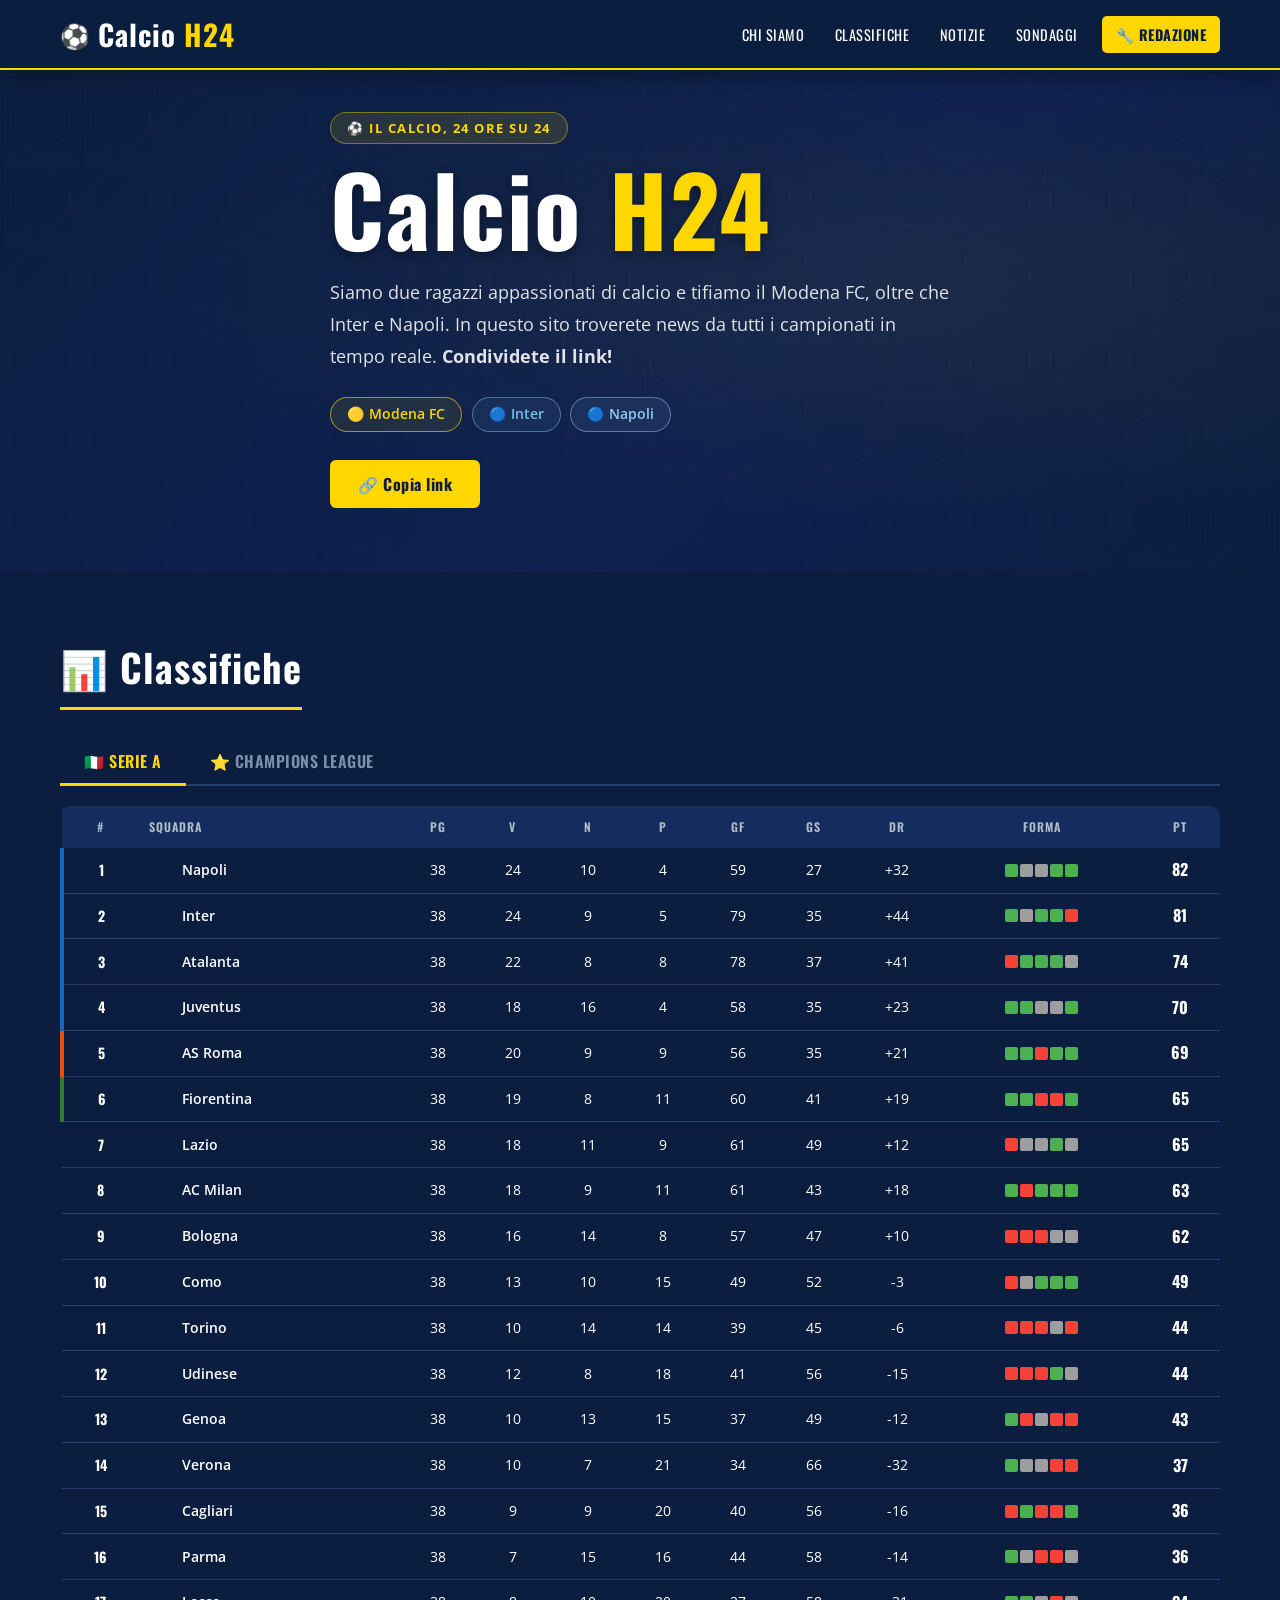
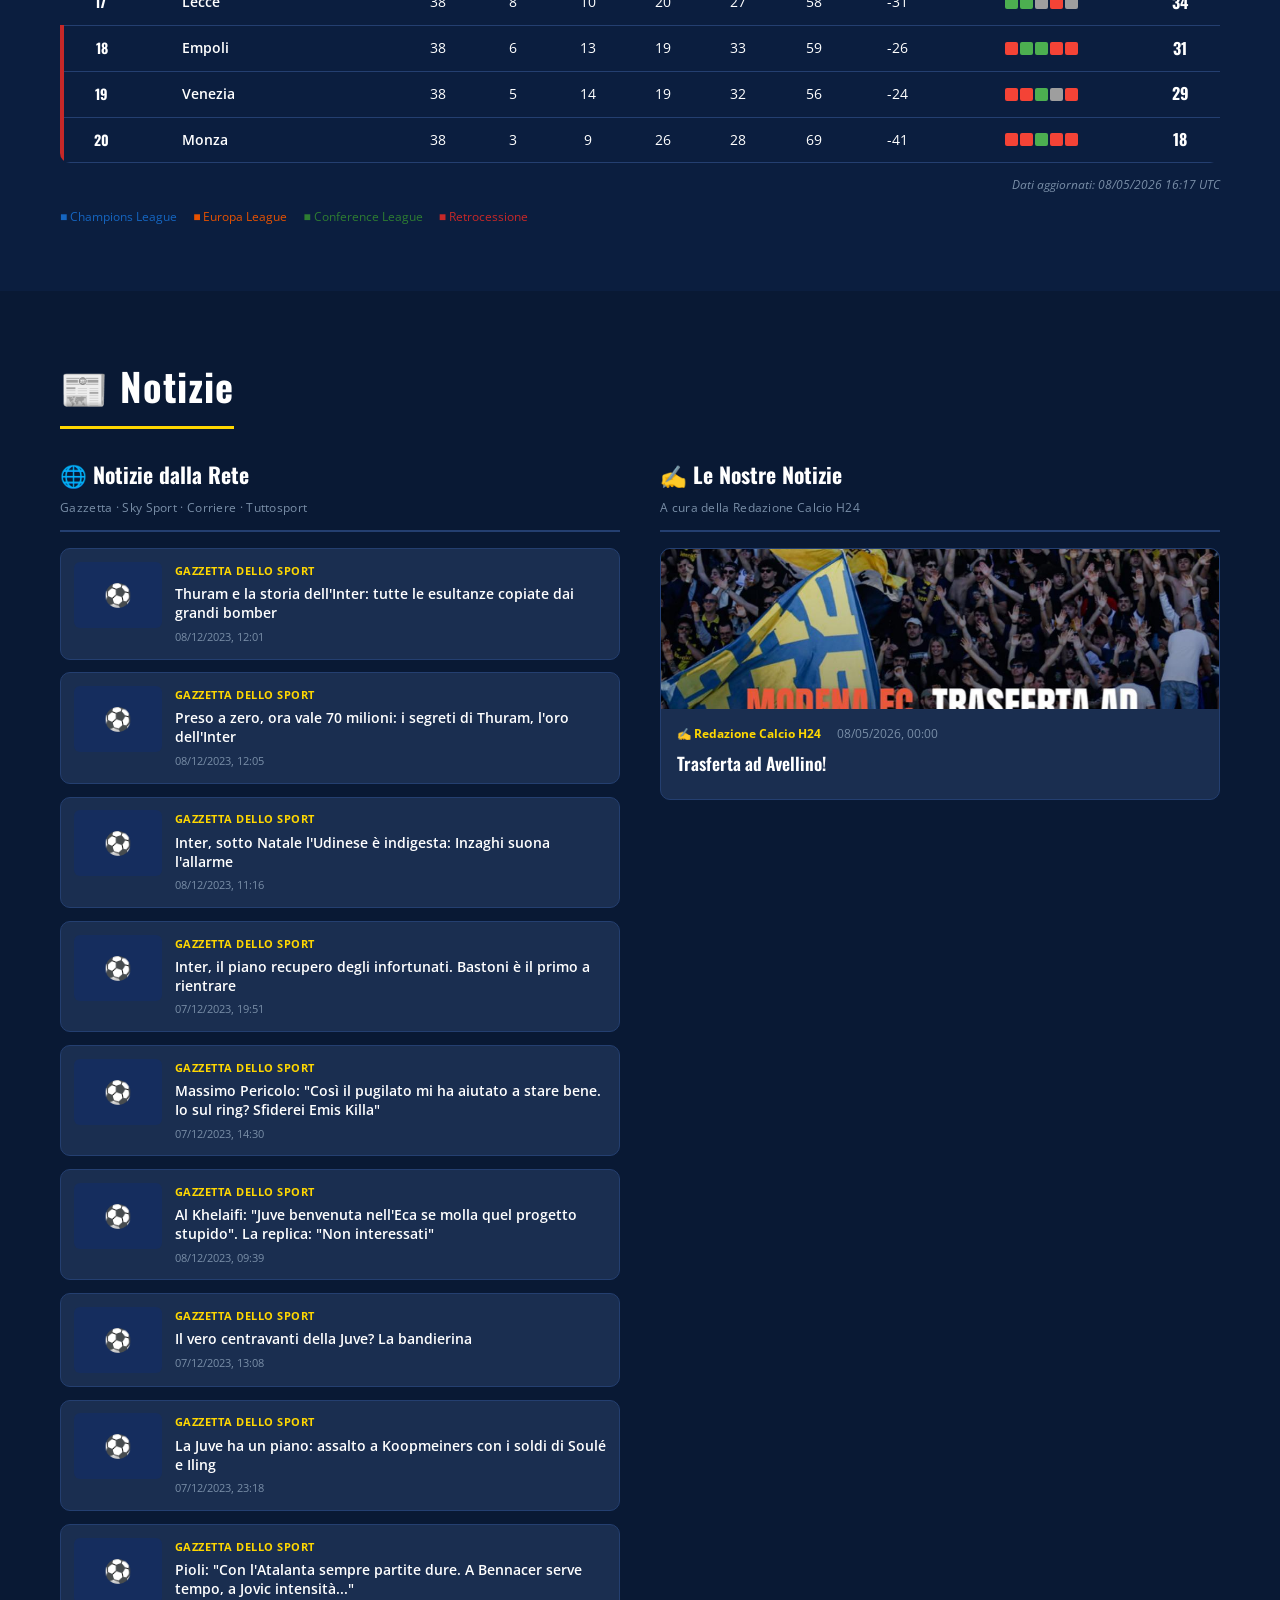
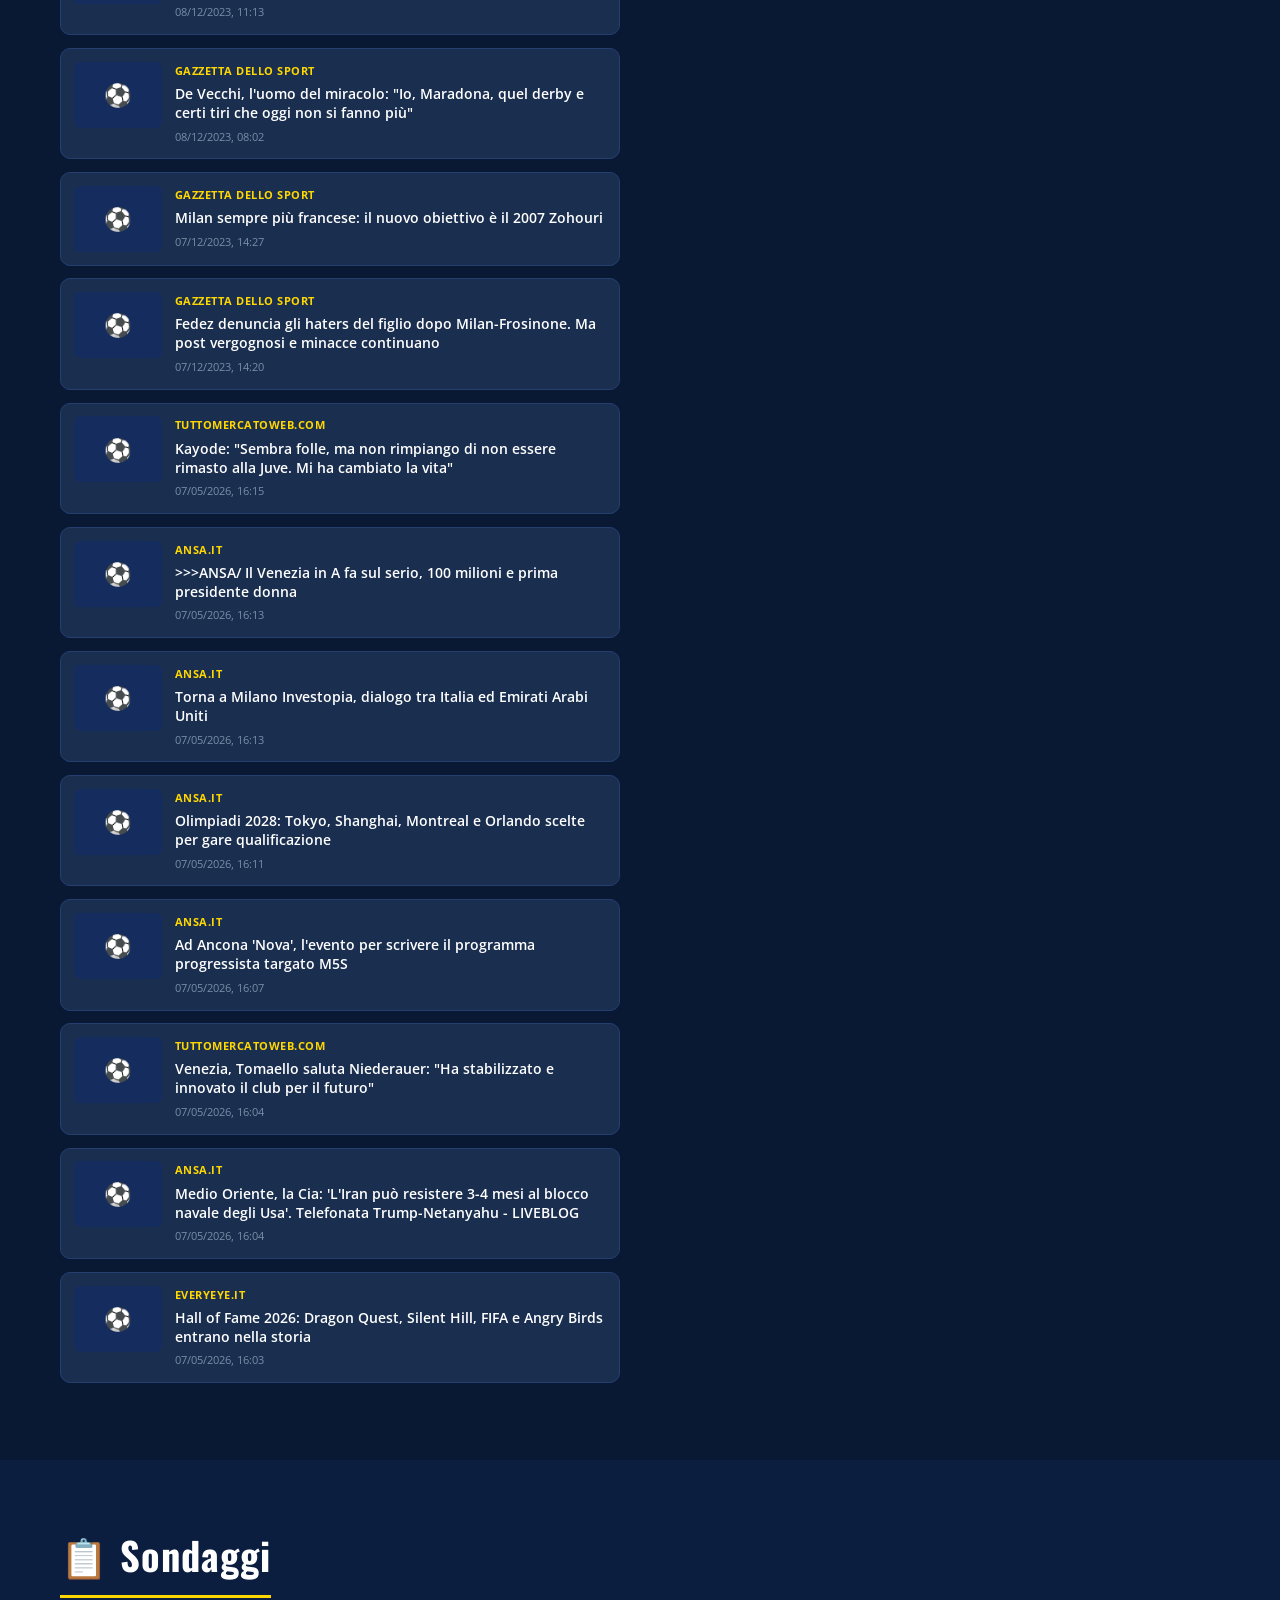
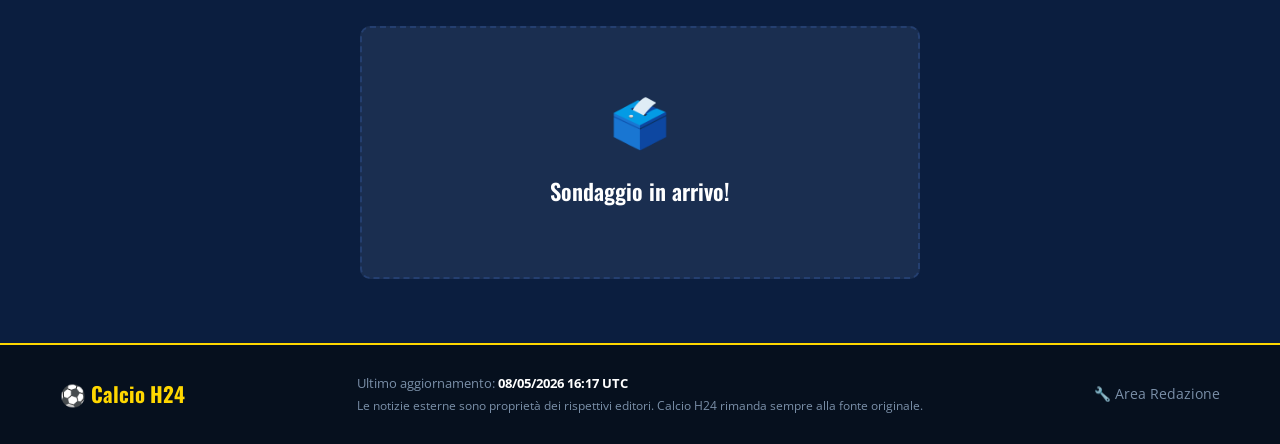
==== index.html @ d4f160e9 "Update index.html" ====
<!DOCTYPE html>
<html lang="it">
<head>
  <meta charset="UTF-8" />
  <meta name="viewport" content="width=device-width, initial-scale=1.0" />
  <meta name="description" content="Calcio H24 — News, classifiche e aggiornamenti da tutti i campionati in tempo reale." />
  <title>Calcio H24 ⚽</title>
  <link rel="stylesheet" href="style.css" />
  <!-- Google Fonts: Oswald (titoli sportivi) + Open Sans (corpo testo) -->
  <link rel="preconnect" href="https://fonts.googleapis.com" />
  <link rel="preconnect" href="https://fonts.gstatic.com" crossorigin />
  <link href="https://fonts.googleapis.com/css2?family=Oswald:wght@400;600;700&family=Open+Sans:wght@400;500;600&display=swap" rel="stylesheet" />
</head>
<body>

  <!-- ══════════════════════════════════════════════════════
       HEADER — Logo + navigazione desktop/mobile
  ══════════════════════════════════════════════════════ -->
  <header id="header">
    <div class="header-inner">

      <div class="logo">
        <span class="logo-emoji">⚽</span>
        <span class="logo-text">Calcio <span class="logo-accent">H24</span></span>
      </div>

      <!-- Pulsante hamburger (solo mobile) -->
      <button class="menu-toggle" id="menuToggle" aria-label="Apri menu" aria-expanded="false">
        <span></span><span></span><span></span>
      </button>

      <nav class="nav" id="nav">
        <a href="#chi-siamo"   class="nav-link">Chi Siamo</a>
        <a href="#classifiche" class="nav-link">Classifiche</a>
        <a href="#notizie"     class="nav-link">Notizie</a>
        <a href="#sondaggi"    class="nav-link">Sondaggi</a>
        <a href="admin/" class="nav-link nav-cms" target="_blank" rel="noopener">🔧 Redazione</a>
      </nav>

    </div>
  </header>

  <!-- ══════════════════════════════════════════════════════
       HERO / CHI SIAMO
  ══════════════════════════════════════════════════════ -->
  <section id="chi-siamo" class="section-hero">
    <div class="container hero-content">
      <div class="hero-badge">⚽ Il calcio, 24 ore su 24</div>
      <h1 class="hero-title">Calcio <span class="accent">H24</span></h1>
      <p class="hero-text">
        Siamo due ragazzi appassionati di calcio e tifiamo il Modena FC,
        oltre che Inter e Napoli. In questo sito troverete news da tutti i
        campionati in tempo reale. <strong>Condividete il link!</strong>
      </p>
      <div class="hero-badges">
        <span class="team-badge modena">🟡 Modena FC</span>
        <span class="team-badge inter">🔵 Inter</span>
        <span class="team-badge napoli">🔵 Napoli</span>
      </div>
      <button
        class="btn-condividi"
        onclick="navigator.clipboard.writeText(window.location.href); this.textContent='✓ Copiato!'; setTimeout(()=>this.textContent='🔗 Copia link',2000)">
        🔗 Copia link
      </button>
    </div>
  </section>

  <!-- ══════════════════════════════════════════════════════
       CLASSIFICHE — Tab Serie A / Champions League
       Dati da data/classifiche.json (generato da update.py)
  ══════════════════════════════════════════════════════ -->
  <section id="classifiche" class="section">
    <div class="container">
      <h2 class="section-title">📊 Classifiche</h2>

      <div class="tab-container">
        <button class="tab-btn active" data-tab="serie-a">🇮🇹 Serie A</button>
        <button class="tab-btn"        data-tab="champions">⭐ Champions League</button>
      </div>

      <div id="tab-serie-a"   class="tab-content active">
        <div id="classifica-serie-a"  class="classifica-wrapper">
          <div class="loading">⏳ Caricamento classifica...</div>
        </div>
      </div>
      <div id="tab-champions" class="tab-content">
        <div id="classifica-champions" class="classifica-wrapper">
          <div class="loading">⏳ Caricamento classifica...</div>
        </div>
      </div>

      <p class="aggiornamento-note" id="aggiornamento-classifiche"></p>

      <!-- Legenda zone (visibile solo per la Serie A) -->
      <div class="legenda-zone" id="legenda-zone">
        <span class="legenda-item zona-champions-leg">■ Champions League</span>
        <span class="legenda-item zona-europa-leg">■ Europa League</span>
        <span class="legenda-item zona-conference-leg">■ Conference League</span>
        <span class="legenda-item zona-retrocessione-leg">■ Retrocessione</span>
      </div>
    </div>
  </section>

  <!-- ══════════════════════════════════════════════════════
       NOTIZIE — Due colonne: rete + redazione
  ══════════════════════════════════════════════════════ -->
  <section id="notizie" class="section section-dark">
    <div class="container">
      <h2 class="section-title">📰 Notizie</h2>
      <div class="notizie-grid">

        <!-- Colonna 1: Notizie da RSS + NewsAPI -->
        <div class="colonna-notizie">
          <div class="colonna-header">
            <h3>🌐 Notizie dalla Rete</h3>
            <span class="colonna-sub">Gazzetta · Sky Sport · Corriere · Tuttosport</span>
          </div>
          <div id="notizie-rete" class="notizie-lista">
            <div class="loading">⏳ Caricamento notizie...</div>
          </div>
        </div>

        <!-- Colonna 2: Notizie scritte dalla redazione via Decap CMS -->
        <div class="colonna-notizie">
          <div class="colonna-header">
            <h3>✍️ Le Nostre Notizie</h3>
            <span class="colonna-sub">A cura della Redazione Calcio H24</span>
          </div>
          <div id="notizie-redazione" class="notizie-lista">
            <div class="loading">⏳ Caricamento notizie...</div>
          </div>
        </div>

      </div>
    </div>
  </section>

  <!-- ══════════════════════════════════════════════════════
       SONDAGGI — Embed Tally.so
       ISTRUZIONI: sostituisci il placeholder con il tuo
       embed copiato da tally.so → Share → Embed
  ══════════════════════════════════════════════════════ -->
  <section id="sondaggi" class="section">
    <div class="container">
      <h2 class="section-title">📋 Sondaggi</h2>

      <!-- PLACEHOLDER — da sostituire con embed Tally -->
      <div class="tally-placeholder">
        <div class="tally-icon">🗳️</div>
        <p class="tally-titolo">Sondaggio in arrivo!</p>
        
      </div>
      <!--
        ESEMPIO embed Tally (decommenta e cambia TUO_ID):
        <iframe
          data-tally-src="https://tally.so/embed/TUO_ID?alignLeft=1&transparentBackground=1&dynamicHeight=1"
          loading="lazy" width="100%" height="500" frameborder="0"
          title="Sondaggio Calcio H24">
        </iframe>
        <script async src="https://tally.so/widgets/embed.js"></script>
      -->
    </div>
  </section>

  <!-- ══════════════════════════════════════════════════════
       FOOTER — Data e ora ultimo aggiornamento automatico
  ══════════════════════════════════════════════════════ -->
  <footer class="footer">
    <div class="container footer-inner">
      <div class="footer-logo">⚽ Calcio H24</div>
      <div class="footer-info">
        <p>Ultimo aggiornamento: <strong id="ultimo-aggiornamento">—</strong></p>
        <p class="footer-disclaimer">
          Le notizie esterne sono proprietà dei rispettivi editori.
          Calcio H24 rimanda sempre alla fonte originale.
        </p>
      </div>
      <div class="footer-links">
        <a href="admin/" target="_blank" rel="noopener">🔧 Area Redazione</a>
      </div>
    </div>
  </footer>

  <script src="app.js"></script>
</body>
</html>
---- style.css ----
/* ═══════════════════════════════════════════════════════════════
   style.css — Calcio H24
   Colori: blu scuro + giallo | Stile: sportivo professionale
   Responsive: mobile-first, breakpoint a 768px e 480px
   ═══════════════════════════════════════════════════════════════ */

/* ── Variabili colore e tipografia ──────────────────────────── */
:root {
  /* Palette blu/giallo */
  --blu-scuro:    #0B1E3F;
  --blu-medio:    #152D5E;
  --blu-card:     #1A2E50;
  --blu-bordo:    #243F70;
  --giallo:       #FFD700;
  --giallo-hover: #FFC107;
  --bianco:       #FFFFFF;
  --grigio-chiaro:#B0BEC5;
  --grigio-testo: #7A8FA8;

  /* Colori zona classifica */
  --verde-champions: #1565C0;
  --arancio-europa:  #E65100;
  --verde-conf:      #2E7D32;
  --rosso-retro:     #C62828;

  /* Colori forma recente */
  --verde-win:   #4CAF50;
  --rosso-loss:  #F44336;
  --grigio-draw: #9E9E9E;

  /* Tipografia */
  --font-titoli: 'Oswald', sans-serif;
  --font-testo:  'Open Sans', sans-serif;

  /* Misc */
  --shadow-card: 0 4px 20px rgba(0, 0, 0, 0.35);
  --radius:      10px;
  --transizione: 0.25s ease;
}

/* ── Reset base ─────────────────────────────────────────────── */
*, *::before, *::after { box-sizing: border-box; margin: 0; padding: 0; }
html { scroll-behavior: smooth; }

body {
  background-color: var(--blu-scuro);
  color: var(--bianco);
  font-family: var(--font-testo);
  font-size: 16px;
  line-height: 1.6;
  overflow-x: hidden;
}

a { color: var(--giallo); text-decoration: none; transition: color var(--transizione); }
a:hover { color: var(--giallo-hover); }
img { max-width: 100%; height: auto; display: block; }

.container { max-width: 1200px; margin: 0 auto; padding: 0 1.25rem; }
.accent { color: var(--giallo); }

/* Stato di caricamento */
.loading {
  text-align: center;
  color: var(--grigio-testo);
  padding: 2.5rem 1rem;
  font-style: italic;
}
/* Messaggio di errore */
.errore {
  text-align: center;
  color: #EF9A9A;
  padding: 1rem 1.5rem;
  background: rgba(244, 67, 54, 0.1);
  border-radius: var(--radius);
  border: 1px solid rgba(244, 67, 54, 0.3);
}

/* ══════════════════════════════════════════════════════════════
   HEADER — Fisso in cima, blur trasparente
══════════════════════════════════════════════════════════════ */
#header {
  position: fixed;
  top: 0; left: 0; right: 0;
  z-index: 1000;
  background: rgba(11, 30, 63, 0.97);
  backdrop-filter: blur(12px);
  -webkit-backdrop-filter: blur(12px);
  border-bottom: 2px solid var(--giallo);
  box-shadow: 0 2px 20px rgba(0, 0, 0, 0.4);
  transition: box-shadow var(--transizione);
}

.header-inner {
  display: flex;
  align-items: center;
  justify-content: space-between;
  max-width: 1200px;
  margin: 0 auto;
  padding: 0.7rem 1.25rem;
  gap: 1rem;
}

/* Logo */
.logo {
  display: flex;
  align-items: center;
  gap: 0.45rem;
  font-family: var(--font-titoli);
  font-size: 1.8rem;
  font-weight: 700;
  letter-spacing: 1px;
  white-space: nowrap;
}
.logo-emoji  { font-size: 1.5rem; }
.logo-text   { color: var(--bianco); }
.logo-accent { color: var(--giallo); }

/* Nav desktop */
.nav { display: flex; align-items: center; gap: 0.2rem; }

.nav-link {
  color: var(--bianco);
  font-family: var(--font-titoli);
  font-size: 0.9rem;
  font-weight: 400;
  letter-spacing: 0.5px;
  text-transform: uppercase;
  padding: 0.45rem 0.85rem;
  border-radius: 5px;
  transition: all var(--transizione);
}
.nav-link:hover { color: var(--giallo); background: rgba(255, 215, 0, 0.08); }

/* Pulsante CMS differenziato visivamente */
.nav-cms {
  background: var(--giallo) !important;
  color: var(--blu-scuro) !important;
  font-weight: 700;
  margin-left: 0.5rem;
}
.nav-cms:hover { background: var(--giallo-hover) !important; }

/* Hamburger mobile */
.menu-toggle {
  display: none;
  flex-direction: column;
  gap: 5px;
  background: none;
  border: none;
  cursor: pointer;
  padding: 4px;
  z-index: 1001;
}
.menu-toggle span {
  display: block;
  width: 26px;
  height: 2px;
  background: var(--bianco);
  border-radius: 2px;
  transition: all var(--transizione);
}
/* Animazione X quando aperto */
.menu-toggle.aperto span:nth-child(1) { transform: translateY(7px) rotate(45deg); }
.menu-toggle.aperto span:nth-child(2) { opacity: 0; transform: scaleX(0); }
.menu-toggle.aperto span:nth-child(3) { transform: translateY(-7px) rotate(-45deg); }

/* ══════════════════════════════════════════════════════════════
   HERO / CHI SIAMO
══════════════════════════════════════════════════════════════ */
.section-hero {
  min-height: 520px;
  display: flex;
  align-items: center;
  padding: 7rem 0 4rem;
  /* Sfondo degradé con motivo sottile */
  background:
    radial-gradient(ellipse at 70% 50%, rgba(255, 215, 0, 0.06) 0%, transparent 60%),
    linear-gradient(135deg, #0B1E3F 0%, #0d2050 60%, #0B1E3F 100%);
  position: relative;
  overflow: hidden;
}

/* Motivo grafico campo da calcio (sottilissimo) */
.section-hero::before {
  content: '';
  position: absolute;
  inset: 0;
  background-image: url("data:image/svg+xml,%3Csvg width='80' height='80' viewBox='0 0 80 80' xmlns='http://www.w3.org/2000/svg'%3E%3Ccircle cx='40' cy='40' r='30' fill='none' stroke='%23FFD700' stroke-width='0.3' stroke-opacity='0.07'/%3E%3Crect x='5' y='5' width='70' height='70' fill='none' stroke='%23FFD700' stroke-width='0.3' stroke-opacity='0.05'/%3E%3C/svg%3E");
  pointer-events: none;
}

.hero-content { position: relative; z-index: 1; max-width: 780px; }

.hero-badge {
  display: inline-block;
  background: rgba(255, 215, 0, 0.12);
  border: 1px solid rgba(255, 215, 0, 0.4);
  color: var(--giallo);
  font-size: 0.8rem;
  font-weight: 700;
  letter-spacing: 1.5px;
  text-transform: uppercase;
  padding: 0.3rem 1rem;
  border-radius: 50px;
  margin-bottom: 1rem;
}

.hero-title {
  font-family: var(--font-titoli);
  font-size: clamp(3rem, 9vw, 6rem);
  font-weight: 700;
  letter-spacing: 2px;
  line-height: 1;
  margin-bottom: 1.25rem;
  text-shadow: 0 3px 12px rgba(0, 0, 0, 0.4);
}

.hero-text {
  font-size: clamp(1rem, 2vw, 1.15rem);
  color: rgba(255, 255, 255, 0.87);
  max-width: 620px;
  margin-bottom: 1.5rem;
  line-height: 1.75;
}

.hero-badges {
  display: flex;
  flex-wrap: wrap;
  gap: 0.6rem;
  margin-bottom: 1.75rem;
}

.team-badge {
  padding: 0.35rem 1rem;
  border-radius: 50px;
  font-size: 0.88rem;
  font-weight: 600;
  border: 1.5px solid;
}
.team-badge.modena { color: #FFD700; border-color: rgba(255,215,0,0.6); background: rgba(255,215,0,0.08); }
.team-badge.inter  { color: #74C0E8; border-color: rgba(116,192,232,0.5); background: rgba(116,192,232,0.08); }
.team-badge.napoli { color: #90CAF9; border-color: rgba(144,202,249,0.5); background: rgba(144,202,249,0.08); }

.btn-condividi {
  background: var(--giallo);
  color: var(--blu-scuro);
  border: none;
  padding: 0.75rem 1.75rem;
  border-radius: 6px;
  font-family: var(--font-titoli);
  font-size: 1rem;
  font-weight: 700;
  cursor: pointer;
  letter-spacing: 0.5px;
  transition: all var(--transizione);
}
.btn-condividi:hover {
  background: var(--giallo-hover);
  transform: translateY(-2px);
  box-shadow: 0 6px 20px rgba(255, 215, 0, 0.35);
}

/* ══════════════════════════════════════════════════════════════
   SEZIONI GENERALI
══════════════════════════════════════════════════════════════ */
.section { padding: 4rem 0; }
.section-dark { background: rgba(0, 0, 0, 0.18); }

.section-title {
  font-family: var(--font-titoli);
  font-size: clamp(1.8rem, 4vw, 2.4rem);
  font-weight: 700;
  letter-spacing: 1px;
  margin-bottom: 1.75rem;
  padding-bottom: 0.6rem;
  border-bottom: 3px solid var(--giallo);
  display: inline-block;
}

/* ══════════════════════════════════════════════════════════════
   CLASSIFICHE — Tab system
══════════════════════════════════════════════════════════════ */
.tab-container {
  display: flex;
  gap: 0;
  margin-bottom: 1.25rem;
  border-bottom: 2px solid var(--blu-bordo);
}

.tab-btn {
  background: none;
  border: none;
  border-bottom: 3px solid transparent;
  margin-bottom: -2px;
  color: var(--grigio-testo);
  font-family: var(--font-titoli);
  font-size: 1rem;
  font-weight: 600;
  letter-spacing: 0.5px;
  text-transform: uppercase;
  padding: 0.65rem 1.5rem;
  cursor: pointer;
  transition: all var(--transizione);
}
.tab-btn:hover   { color: var(--bianco); }
.tab-btn.active  { color: var(--giallo); border-bottom-color: var(--giallo); }

.tab-content         { display: none; }
.tab-content.active  { display: block; }

/* Tabella classifica */
.classifica-wrapper { overflow-x: auto; border-radius: var(--radius); }

.classifica-table {
  width: 100%;
  border-collapse: collapse;
  font-size: 0.875rem;
  min-width: 580px;
}

.classifica-table thead tr {
  background: var(--blu-medio);
}
.classifica-table th {
  padding: 0.7rem 0.6rem;
  text-align: center;
  color: var(--grigio-chiaro);
  font-family: var(--font-titoli);
  font-size: 0.75rem;
  font-weight: 600;
  letter-spacing: 1px;
  text-transform: uppercase;
}
.classifica-table th:nth-child(2) { text-align: left; }

.classifica-table tbody tr {
  border-bottom: 1px solid var(--blu-bordo);
  transition: background var(--transizione);
}
.classifica-table tbody tr:hover { background: rgba(255, 215, 0, 0.04); }
.classifica-table td {
  padding: 0.6rem 0.6rem;
  text-align: center;
  color: var(--bianco);
}
.classifica-table td:nth-child(2) { text-align: left; }

/* Indicatori zona colorata (bordo sinistro) */
.zona-champions    { border-left: 4px solid var(--verde-champions); }
.zona-europa       { border-left: 4px solid var(--arancio-europa); }
.zona-conference   { border-left: 4px solid var(--verde-conf); }
.zona-retrocessione { border-left: 4px solid var(--rosso-retro); }

/* Cella squadra con logo + nome */
.cella-squadra { display: flex; align-items: center; gap: 0.55rem; }
.logo-squadra  { width: 24px; height: 24px; object-fit: contain; flex-shrink: 0; }
.nome-squadra  { font-weight: 600; white-space: nowrap; }

/* Posizione */
.pos { font-family: var(--font-titoli); font-weight: 700; color: var(--grigio-chiaro); }

/* Punteggio in giallo */
.punti-bold {
  font-family: var(--font-titoli);
  font-size: 1rem;
  font-weight: 700;
  color: var(--giallo);
}

/* Forma recente (quadratini colorati) */
.forma { display: flex; gap: 2px; justify-content: center; }
.forma-w, .forma-d, .forma-l {
  display: inline-block;
  width: 13px; height: 13px;
  border-radius: 2px;
}
.forma-w { background: var(--verde-win); }
.forma-d { background: var(--grigio-draw); }
.forma-l { background: var(--rosso-loss); }

/* Nota data aggiornamento + legenda */
.aggiornamento-note {
  color: var(--grigio-testo);
  font-size: 0.78rem;
  margin-top: 0.75rem;
  text-align: right;
  font-style: italic;
}

.legenda-zone {
  display: flex;
  flex-wrap: wrap;
  gap: 1rem;
  margin-top: 0.75rem;
  font-size: 0.75rem;
  color: var(--grigio-testo);
}
.legenda-item { display: flex; align-items: center; gap: 0.3rem; }
.zona-champions-leg   { color: var(--verde-champions); }
.zona-europa-leg      { color: var(--arancio-europa); }
.zona-conference-leg  { color: var(--verde-conf); }
.zona-retrocessione-leg { color: var(--rosso-retro); }

/* ══════════════════════════════════════════════════════════════
   NOTIZIE — Griglia due colonne
══════════════════════════════════════════════════════════════ */
.notizie-grid {
  display: grid;
  grid-template-columns: 1fr 1fr;
  gap: 2.5rem;
  align-items: start;
}

.colonna-header {
  margin-bottom: 1rem;
  padding-bottom: 0.65rem;
  border-bottom: 2px solid var(--blu-bordo);
}
.colonna-header h3 {
  font-family: var(--font-titoli);
  font-size: 1.35rem;
  font-weight: 700;
  margin-bottom: 0.2rem;
}
.colonna-sub { font-size: 0.78rem; color: var(--grigio-testo); letter-spacing: 0.3px; }

/* Card notizie dalla rete (compatte, link esterno) */
.card-notizia {
  display: flex;
  gap: 0.8rem;
  padding: 0.8rem;
  background: var(--blu-card);
  border-radius: var(--radius);
  border: 1px solid var(--blu-bordo);
  margin-bottom: 0.8rem;
  transition: all var(--transizione);
  text-decoration: none;
  color: inherit;
}
.card-notizia:hover {
  border-color: rgba(255, 215, 0, 0.5);
  box-shadow: var(--shadow-card);
  transform: translateY(-2px);
}

.card-notizia-img {
  width: 88px; height: 66px;
  object-fit: cover;
  border-radius: 6px;
  flex-shrink: 0;
  background: var(--blu-medio);
}
.card-notizia-img-placeholder {
  width: 88px; height: 66px;
  border-radius: 6px;
  flex-shrink: 0;
  background: var(--blu-medio);
  display: flex;
  align-items: center;
  justify-content: center;
  font-size: 1.4rem;
  color: var(--grigio-testo);
}

.card-notizia-body     { flex: 1; min-width: 0; }
.card-notizia-fonte    { font-size: 0.68rem; color: var(--giallo); font-weight: 700; text-transform: uppercase; letter-spacing: 0.5px; margin-bottom: 0.3rem; }
.card-notizia-titolo   { font-size: 0.85rem; font-weight: 600; line-height: 1.4; display: -webkit-box; -webkit-line-clamp: 3; -webkit-box-orient: vertical; overflow: hidden; }
.card-notizia-data     { font-size: 0.7rem; color: var(--grigio-testo); margin-top: 0.35rem; }

/* Card nostre notizie (più grandi, con sommario) */
.card-nostra-notizia {
  background: var(--blu-card);
  border-radius: var(--radius);
  border: 1px solid var(--blu-bordo);
  overflow: hidden;
  margin-bottom: 1rem;
  transition: all var(--transizione);
}
.card-nostra-notizia:hover {
  border-color: rgba(255, 215, 0, 0.5);
  box-shadow: var(--shadow-card);
  transform: translateY(-2px);
}
.card-nostra-img      { width: 100%; height: 160px; object-fit: cover; }
.card-nostra-body     { padding: 1rem; }
.card-nostra-meta     { display: flex; gap: 1rem; font-size: 0.72rem; color: var(--grigio-testo); margin-bottom: 0.5rem; }
.card-nostra-autore   { color: var(--giallo); font-weight: 700; }
.card-nostra-titolo   { font-family: var(--font-titoli); font-size: 1.1rem; font-weight: 600; margin-bottom: 0.5rem; line-height: 1.3; }
.card-nostra-sommario { font-size: 0.84rem; color: var(--grigio-chiaro); line-height: 1.55; display: -webkit-box; -webkit-line-clamp: 3; -webkit-box-orient: vertical; overflow: hidden; }

/* Stato vuoto notizie */
.nessuna-notizia {
  text-align: center;
  color: var(--grigio-testo);
  padding: 2rem 1rem;
  font-style: italic;
  background: var(--blu-card);
  border: 1px dashed var(--blu-bordo);
  border-radius: var(--radius);
  line-height: 1.7;
}

/* ══════════════════════════════════════════════════════════════
   SONDAGGI — Placeholder Tally
══════════════════════════════════════════════════════════════ */
.tally-placeholder {
  background: var(--blu-card);
  border: 2px dashed var(--blu-bordo);
  border-radius: var(--radius);
  padding: 3.5rem 2rem;
  text-align: center;
  max-width: 560px;
  margin: 0 auto;
}
.tally-icon    { font-size: 3rem; margin-bottom: 0.75rem; }
.tally-titolo  { font-family: var(--font-titoli); font-size: 1.4rem; font-weight: 600; margin-bottom: 0.75rem; }
.tally-sub     { color: var(--grigio-testo); font-size: 0.9rem; line-height: 1.65; }
.tally-sub code { background: rgba(255,215,0,0.1); color: var(--giallo); padding: 0.1rem 0.4rem; border-radius: 4px; font-size: 0.82rem; }

/* ══════════════════════════════════════════════════════════════
   FOOTER
══════════════════════════════════════════════════════════════ */
.footer {
  background: #06101E;
  border-top: 2px solid var(--giallo);
  padding: 1.75rem 0;
}
.footer-inner {
  display: flex;
  align-items: center;
  justify-content: space-between;
  flex-wrap: wrap;
  gap: 1rem;
}
.footer-logo       { font-family: var(--font-titoli); font-size: 1.3rem; font-weight: 700; color: var(--giallo); }
.footer-info p     { font-size: 0.83rem; color: var(--grigio-testo); }
.footer-info strong { color: var(--bianco); }
.footer-disclaimer { font-size: 0.73rem !important; margin-top: 0.2rem; }
.footer-links      { display: flex; gap: 1rem; }
.footer-links a    { color: var(--grigio-testo); font-size: 0.85rem; }
.footer-links a:hover { color: var(--giallo); }

/* ══════════════════════════════════════════════════════════════
   RESPONSIVE — Tablet (≤ 768px)
══════════════════════════════════════════════════════════════ */
@media (max-width: 768px) {
  /* Mostra hamburger, nasconde nav orizzontale */
  .menu-toggle { display: flex; }
  .nav {
    display: none;
    flex-direction: column;
    position: fixed;
    top: 58px; left: 0; right: 0;
    background: var(--blu-medio);
    padding: 1rem;
    border-bottom: 2px solid var(--giallo);
    gap: 0.2rem;
    z-index: 999;
  }
  .nav.aperto { display: flex; }
  .nav-link   { text-align: center; padding: 0.7rem 1rem; border-radius: 6px; }
  .nav-cms    { margin-left: 0; }

  /* Notizie: da 2 colonne a 1 colonna */
  .notizie-grid { grid-template-columns: 1fr; gap: 2rem; }

  /* Classifica: font ridotto */
  .classifica-table { font-size: 0.8rem; }
  .logo-squadra     { width: 20px; height: 20px; }

  /* Nascondi colonne secondarie (N, P, GF, GS, DR) */
  .col-mobile-hidden { display: none; }

  /* Footer: verticale */
  .footer-inner { flex-direction: column; text-align: center; }
  .footer-links { justify-content: center; }

  /* Legenda: più compatta */
  .legenda-zone { gap: 0.5rem; }
}

/* ══════════════════════════════════════════════════════════════
   RESPONSIVE — Mobile (≤ 480px)
══════════════════════════════════════════════════════════════ */
@media (max-width: 480px) {
  .hero-title    { font-size: 2.8rem; }
  .section-title { font-size: 1.6rem; }
  .tab-btn       { padding: 0.5rem 0.75rem; font-size: 0.88rem; }
  .card-notizia-img, .card-notizia-img-placeholder { width: 72px; height: 56px; }
  .tally-placeholder { padding: 2rem 1rem; }
}
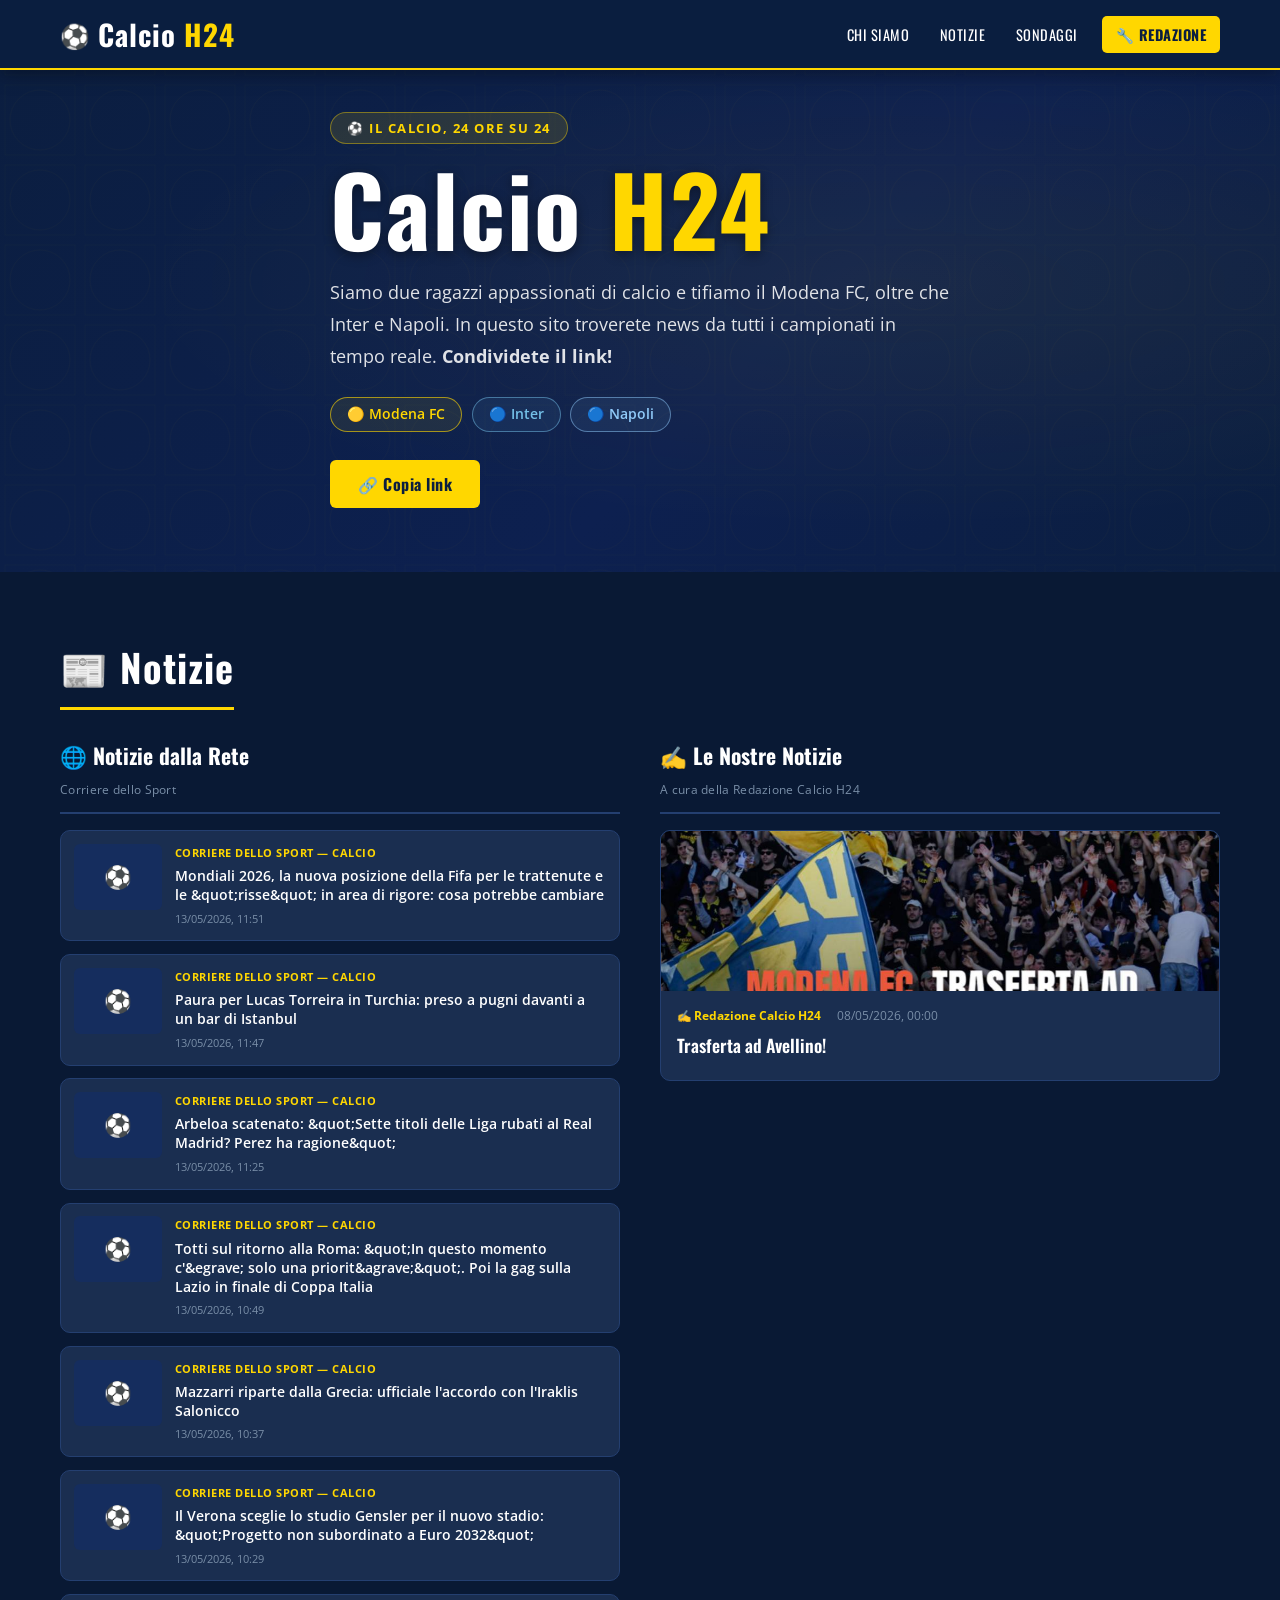
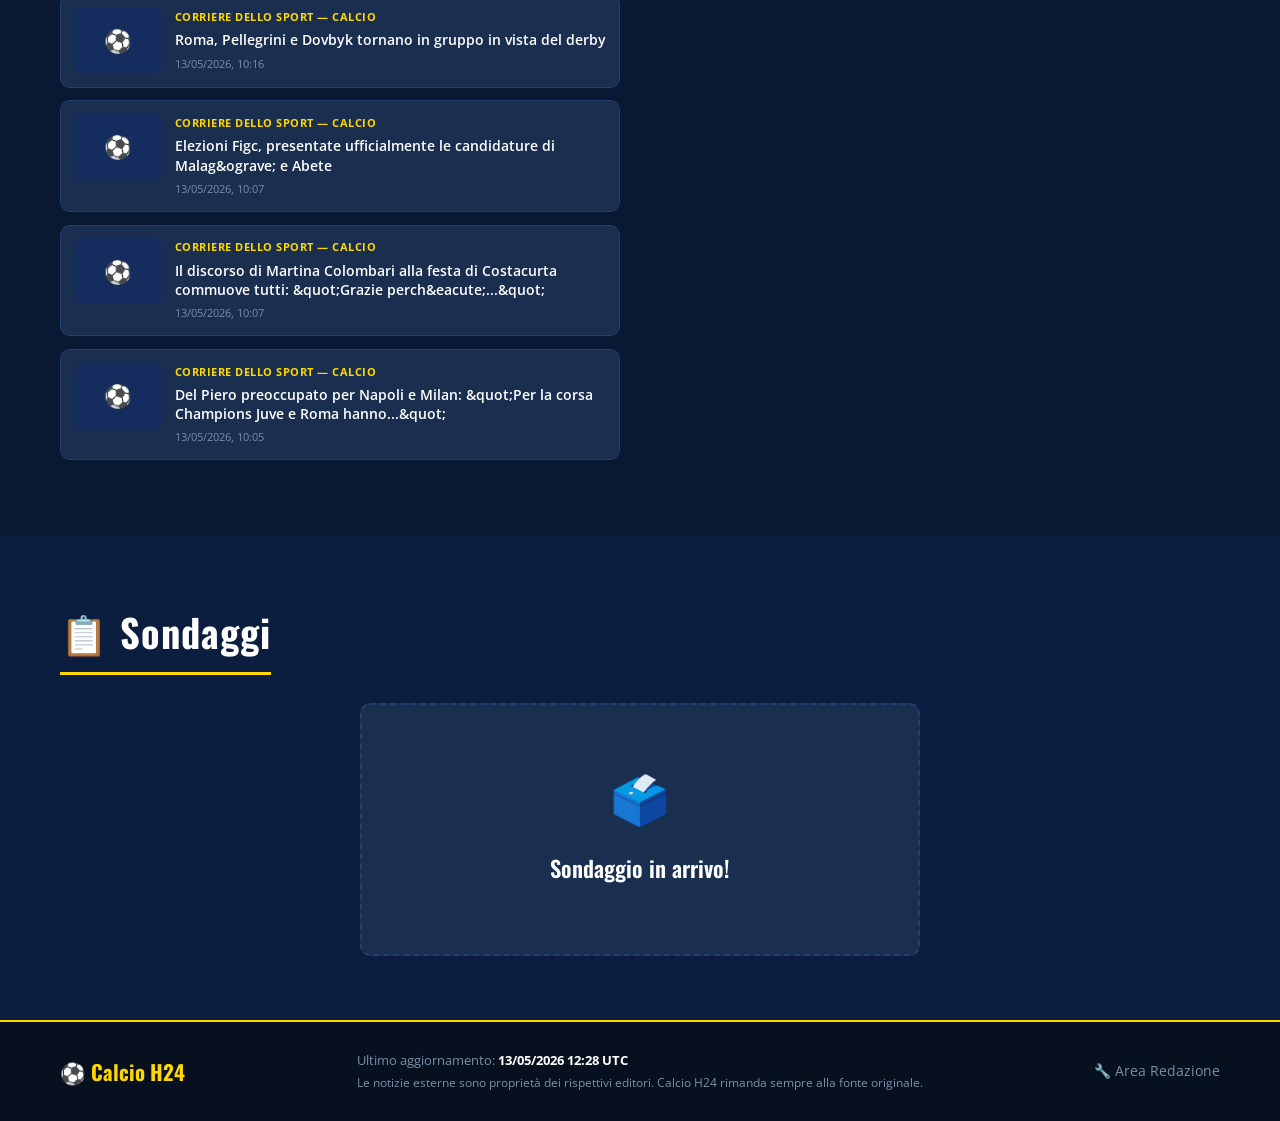
==== commit b54ab74a: "Rename index (1).html to index.html" ====
--- a/index.html
+++ b/index.html
@@ -3,7 +3,7 @@
 <head>
   <meta charset="UTF-8" />
   <meta name="viewport" content="width=device-width, initial-scale=1.0" />
-  <meta name="description" content="Calcio H24 — News, classifiche e aggiornamenti da tutti i campionati in tempo reale." />
+  <meta name="description" content="Calcio H24 — News e aggiornamenti dai principali campionati in tempo reale." />
   <title>Calcio H24 ⚽</title>
   <link rel="stylesheet" href="style.css" />
   <!-- Google Fonts: Oswald (titoli sportivi) + Open Sans (corpo testo) -->
@@ -31,7 +31,6 @@
 
       <nav class="nav" id="nav">
         <a href="#chi-siamo"   class="nav-link">Chi Siamo</a>
-        <a href="#classifiche" class="nav-link">Classifiche</a>
         <a href="#notizie"     class="nav-link">Notizie</a>
         <a href="#sondaggi"    class="nav-link">Sondaggi</a>
         <a href="admin/" class="nav-link nav-cms" target="_blank" rel="noopener">🔧 Redazione</a>
@@ -53,51 +52,15 @@
         campionati in tempo reale. <strong>Condividete il link!</strong>
       </p>
       <div class="hero-badges">
-        <span class="team-badge modena">🟡 Modena FC</span>
-        <span class="team-badge inter">🔵 Inter</span>
-        <span class="team-badge napoli">🔵 Napoli</span>
+        <a href="https://modenacalcio.com/" class="team-badge modena" target="_blank" rel="noopener noreferrer">🟡 Modena FC</a>
+        <a href="https://www.inter.it/it"   class="team-badge inter"  target="_blank" rel="noopener noreferrer">🔵 Inter</a>
+        <a href="https://sscnapoli.it/"     class="team-badge napoli" target="_blank" rel="noopener noreferrer">🔵 Napoli</a>
       </div>
       <button
         class="btn-condividi"
         onclick="navigator.clipboard.writeText(window.location.href); this.textContent='✓ Copiato!'; setTimeout(()=>this.textContent='🔗 Copia link',2000)">
         🔗 Copia link
       </button>
-    </div>
-  </section>
-
-  <!-- ══════════════════════════════════════════════════════
-       CLASSIFICHE — Tab Serie A / Champions League
-       Dati da data/classifiche.json (generato da update.py)
-  ══════════════════════════════════════════════════════ -->
-  <section id="classifiche" class="section">
-    <div class="container">
-      <h2 class="section-title">📊 Classifiche</h2>
-
-      <div class="tab-container">
-        <button class="tab-btn active" data-tab="serie-a">🇮🇹 Serie A</button>
-        <button class="tab-btn"        data-tab="champions">⭐ Champions League</button>
-      </div>
-
-      <div id="tab-serie-a"   class="tab-content active">
-        <div id="classifica-serie-a"  class="classifica-wrapper">
-          <div class="loading">⏳ Caricamento classifica...</div>
-        </div>
-      </div>
-      <div id="tab-champions" class="tab-content">
-        <div id="classifica-champions" class="classifica-wrapper">
-          <div class="loading">⏳ Caricamento classifica...</div>
-        </div>
-      </div>
-
-      <p class="aggiornamento-note" id="aggiornamento-classifiche"></p>
-
-      <!-- Legenda zone (visibile solo per la Serie A) -->
-      <div class="legenda-zone" id="legenda-zone">
-        <span class="legenda-item zona-champions-leg">■ Champions League</span>
-        <span class="legenda-item zona-europa-leg">■ Europa League</span>
-        <span class="legenda-item zona-conference-leg">■ Conference League</span>
-        <span class="legenda-item zona-retrocessione-leg">■ Retrocessione</span>
-      </div>
     </div>
   </section>
 
@@ -113,7 +76,7 @@
         <div class="colonna-notizie">
           <div class="colonna-header">
             <h3>🌐 Notizie dalla Rete</h3>
-            <span class="colonna-sub">Gazzetta · Sky Sport · Corriere · Tuttosport</span>
+            <span class="colonna-sub">Corriere dello Sport</span>
           </div>
           <div id="notizie-rete" class="notizie-lista">
             <div class="loading">⏳ Caricamento notizie...</div>
--- a/style.css
+++ b/style.css
@@ -17,17 +17,6 @@
   --grigio-chiaro:#B0BEC5;
   --grigio-testo: #7A8FA8;
 
-  /* Colori zona classifica */
-  --verde-champions: #1565C0;
-  --arancio-europa:  #E65100;
-  --verde-conf:      #2E7D32;
-  --rosso-retro:     #C62828;
-
-  /* Colori forma recente */
-  --verde-win:   #4CAF50;
-  --rosso-loss:  #F44336;
-  --grigio-draw: #9E9E9E;
-
   /* Tipografia */
   --font-titoli: 'Oswald', sans-serif;
   --font-testo:  'Open Sans', sans-serif;
@@ -231,15 +220,24 @@
 }
 
 .team-badge {
+  display: inline-block;
   padding: 0.35rem 1rem;
   border-radius: 50px;
   font-size: 0.88rem;
   font-weight: 600;
   border: 1.5px solid;
+  transition: all var(--transizione);
 }
 .team-badge.modena { color: #FFD700; border-color: rgba(255,215,0,0.6); background: rgba(255,215,0,0.08); }
 .team-badge.inter  { color: #74C0E8; border-color: rgba(116,192,232,0.5); background: rgba(116,192,232,0.08); }
 .team-badge.napoli { color: #90CAF9; border-color: rgba(144,202,249,0.5); background: rgba(144,202,249,0.08); }
+
+/* Hover per badge cliccabili (link squadra) */
+a.team-badge:hover {
+  transform: translateY(-2px);
+  box-shadow: 0 4px 14px rgba(0, 0, 0, 0.35);
+  filter: brightness(1.15);
+}
 
 .btn-condividi {
   background: var(--giallo);
@@ -276,130 +274,6 @@
   border-bottom: 3px solid var(--giallo);
   display: inline-block;
 }
-
-/* ══════════════════════════════════════════════════════════════
-   CLASSIFICHE — Tab system
-══════════════════════════════════════════════════════════════ */
-.tab-container {
-  display: flex;
-  gap: 0;
-  margin-bottom: 1.25rem;
-  border-bottom: 2px solid var(--blu-bordo);
-}
-
-.tab-btn {
-  background: none;
-  border: none;
-  border-bottom: 3px solid transparent;
-  margin-bottom: -2px;
-  color: var(--grigio-testo);
-  font-family: var(--font-titoli);
-  font-size: 1rem;
-  font-weight: 600;
-  letter-spacing: 0.5px;
-  text-transform: uppercase;
-  padding: 0.65rem 1.5rem;
-  cursor: pointer;
-  transition: all var(--transizione);
-}
-.tab-btn:hover   { color: var(--bianco); }
-.tab-btn.active  { color: var(--giallo); border-bottom-color: var(--giallo); }
-
-.tab-content         { display: none; }
-.tab-content.active  { display: block; }
-
-/* Tabella classifica */
-.classifica-wrapper { overflow-x: auto; border-radius: var(--radius); }
-
-.classifica-table {
-  width: 100%;
-  border-collapse: collapse;
-  font-size: 0.875rem;
-  min-width: 580px;
-}
-
-.classifica-table thead tr {
-  background: var(--blu-medio);
-}
-.classifica-table th {
-  padding: 0.7rem 0.6rem;
-  text-align: center;
-  color: var(--grigio-chiaro);
-  font-family: var(--font-titoli);
-  font-size: 0.75rem;
-  font-weight: 600;
-  letter-spacing: 1px;
-  text-transform: uppercase;
-}
-.classifica-table th:nth-child(2) { text-align: left; }
-
-.classifica-table tbody tr {
-  border-bottom: 1px solid var(--blu-bordo);
-  transition: background var(--transizione);
-}
-.classifica-table tbody tr:hover { background: rgba(255, 215, 0, 0.04); }
-.classifica-table td {
-  padding: 0.6rem 0.6rem;
-  text-align: center;
-  color: var(--bianco);
-}
-.classifica-table td:nth-child(2) { text-align: left; }
-
-/* Indicatori zona colorata (bordo sinistro) */
-.zona-champions    { border-left: 4px solid var(--verde-champions); }
-.zona-europa       { border-left: 4px solid var(--arancio-europa); }
-.zona-conference   { border-left: 4px solid var(--verde-conf); }
-.zona-retrocessione { border-left: 4px solid var(--rosso-retro); }
-
-/* Cella squadra con logo + nome */
-.cella-squadra { display: flex; align-items: center; gap: 0.55rem; }
-.logo-squadra  { width: 24px; height: 24px; object-fit: contain; flex-shrink: 0; }
-.nome-squadra  { font-weight: 600; white-space: nowrap; }
-
-/* Posizione */
-.pos { font-family: var(--font-titoli); font-weight: 700; color: var(--grigio-chiaro); }
-
-/* Punteggio in giallo */
-.punti-bold {
-  font-family: var(--font-titoli);
-  font-size: 1rem;
-  font-weight: 700;
-  color: var(--giallo);
-}
-
-/* Forma recente (quadratini colorati) */
-.forma { display: flex; gap: 2px; justify-content: center; }
-.forma-w, .forma-d, .forma-l {
-  display: inline-block;
-  width: 13px; height: 13px;
-  border-radius: 2px;
-}
-.forma-w { background: var(--verde-win); }
-.forma-d { background: var(--grigio-draw); }
-.forma-l { background: var(--rosso-loss); }
-
-/* Nota data aggiornamento + legenda */
-.aggiornamento-note {
-  color: var(--grigio-testo);
-  font-size: 0.78rem;
-  margin-top: 0.75rem;
-  text-align: right;
-  font-style: italic;
-}
-
-.legenda-zone {
-  display: flex;
-  flex-wrap: wrap;
-  gap: 1rem;
-  margin-top: 0.75rem;
-  font-size: 0.75rem;
-  color: var(--grigio-testo);
-}
-.legenda-item { display: flex; align-items: center; gap: 0.3rem; }
-.zona-champions-leg   { color: var(--verde-champions); }
-.zona-europa-leg      { color: var(--arancio-europa); }
-.zona-conference-leg  { color: var(--verde-conf); }
-.zona-retrocessione-leg { color: var(--rosso-retro); }
 
 /* ══════════════════════════════════════════════════════════════
    NOTIZIE — Griglia due colonne
@@ -564,19 +438,9 @@
   /* Notizie: da 2 colonne a 1 colonna */
   .notizie-grid { grid-template-columns: 1fr; gap: 2rem; }
 
-  /* Classifica: font ridotto */
-  .classifica-table { font-size: 0.8rem; }
-  .logo-squadra     { width: 20px; height: 20px; }
-
-  /* Nascondi colonne secondarie (N, P, GF, GS, DR) */
-  .col-mobile-hidden { display: none; }
-
   /* Footer: verticale */
   .footer-inner { flex-direction: column; text-align: center; }
   .footer-links { justify-content: center; }
-
-  /* Legenda: più compatta */
-  .legenda-zone { gap: 0.5rem; }
 }
 
 /* ══════════════════════════════════════════════════════════════
@@ -585,7 +449,6 @@
 @media (max-width: 480px) {
   .hero-title    { font-size: 2.8rem; }
   .section-title { font-size: 1.6rem; }
-  .tab-btn       { padding: 0.5rem 0.75rem; font-size: 0.88rem; }
   .card-notizia-img, .card-notizia-img-placeholder { width: 72px; height: 56px; }
   .tally-placeholder { padding: 2rem 1rem; }
 }
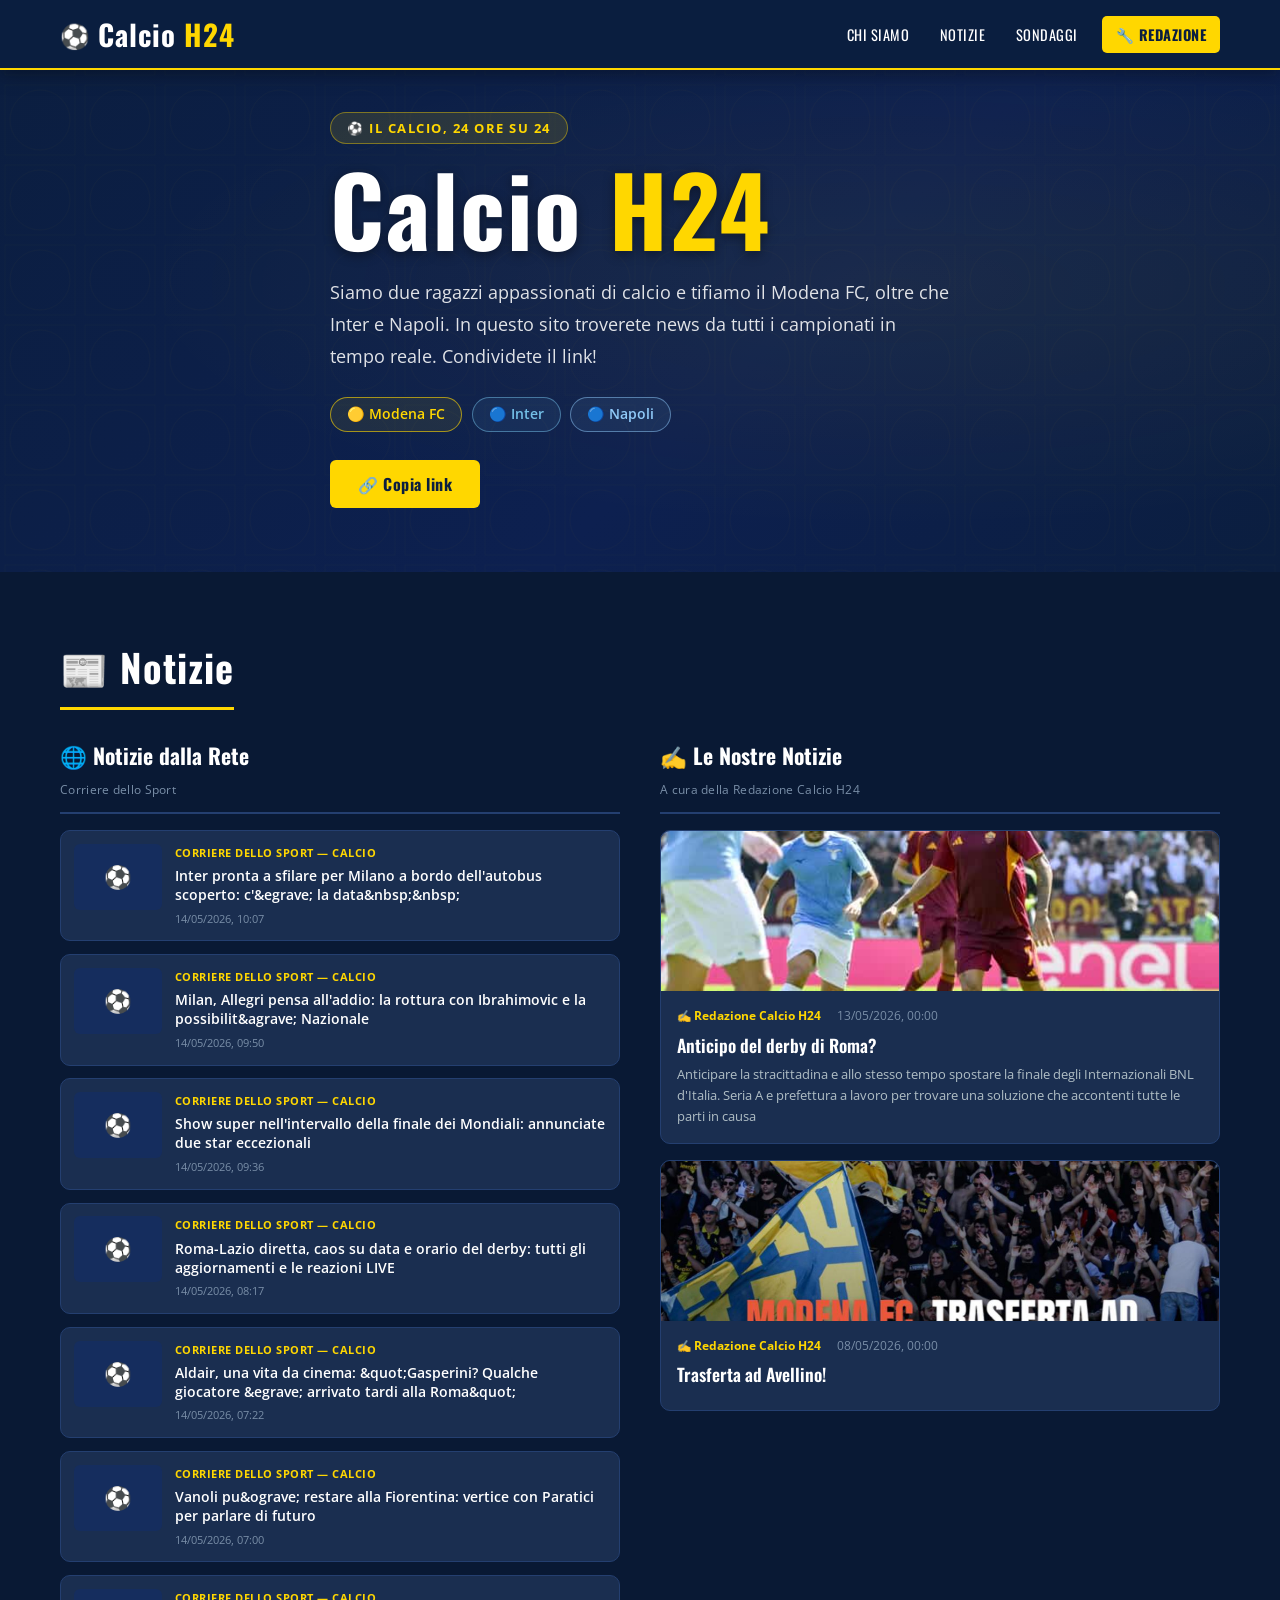
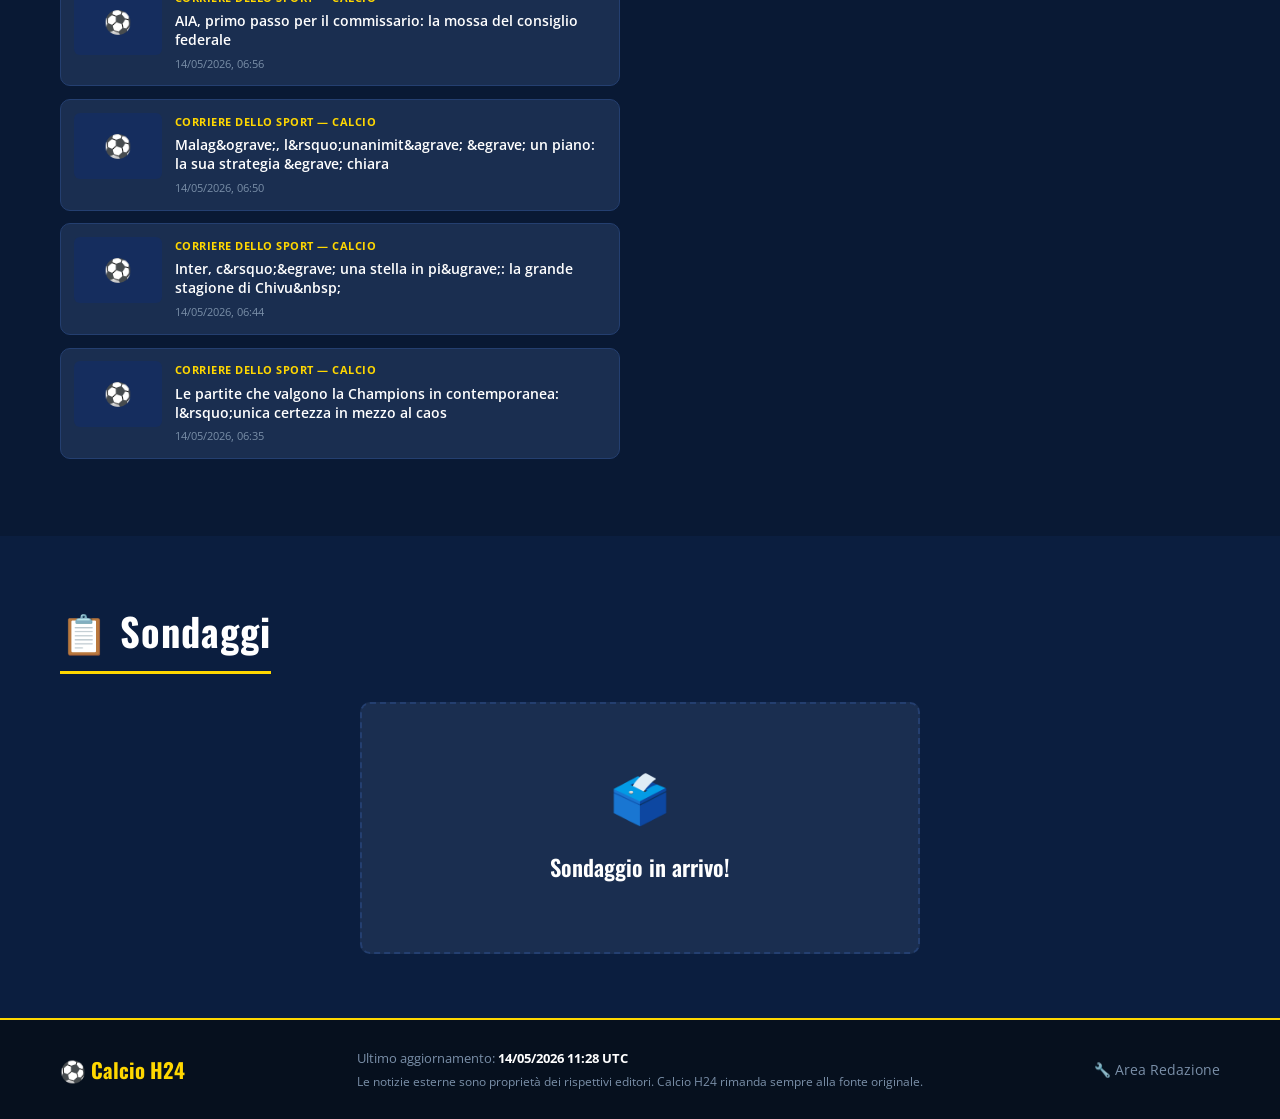
==== commit f776efd6: "Abilita editing CMS per admin non tecnici - Workflow si attiva subito al push su content/ (non solo " ====
--- a/index.html
+++ b/index.html
@@ -44,9 +44,9 @@
   ══════════════════════════════════════════════════════ -->
   <section id="chi-siamo" class="section-hero">
     <div class="container hero-content">
-      <div class="hero-badge">⚽ Il calcio, 24 ore su 24</div>
+      <div class="hero-badge" id="hero-sottotitolo">⚽ Il calcio, 24 ore su 24</div>
       <h1 class="hero-title">Calcio <span class="accent">H24</span></h1>
-      <p class="hero-text">
+      <p class="hero-text" id="hero-testo">
         Siamo due ragazzi appassionati di calcio e tifiamo il Modena FC,
         oltre che Inter e Napoli. In questo sito troverete news da tutti i
         campionati in tempo reale. <strong>Condividete il link!</strong>
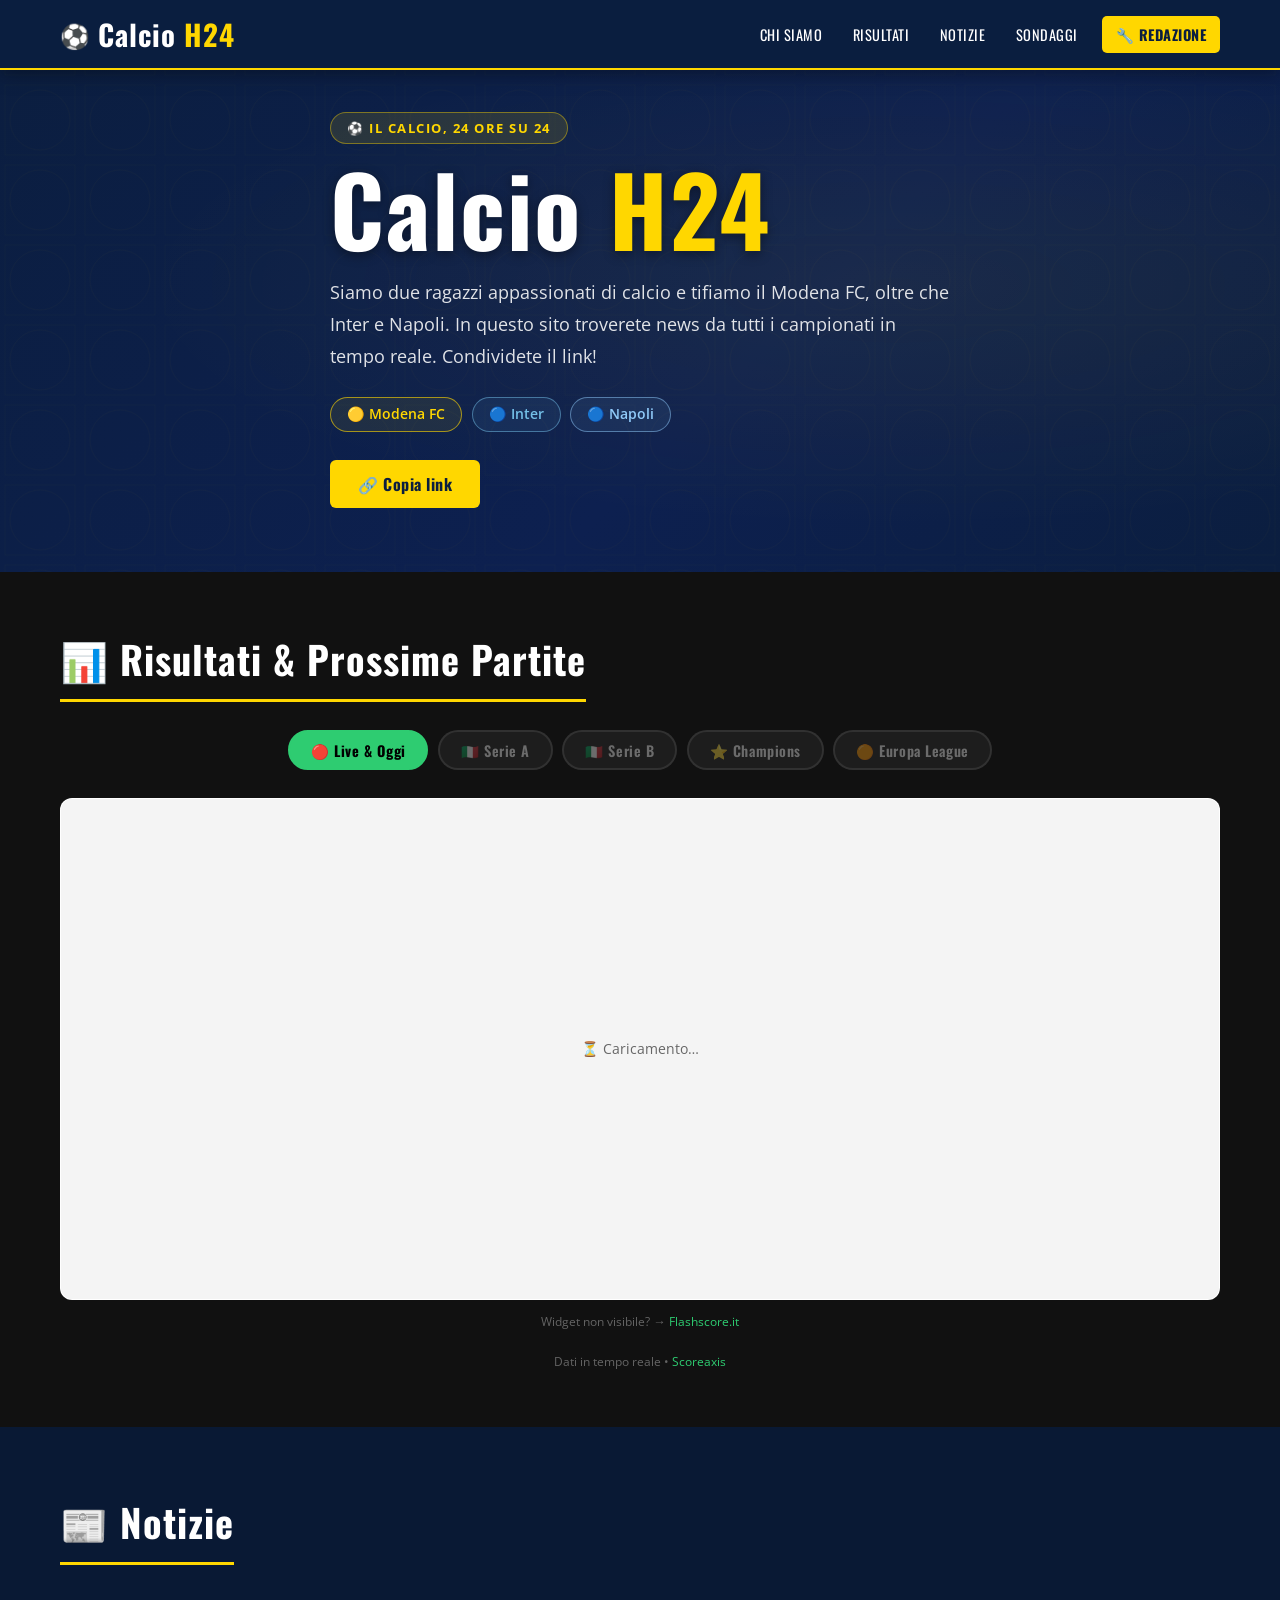
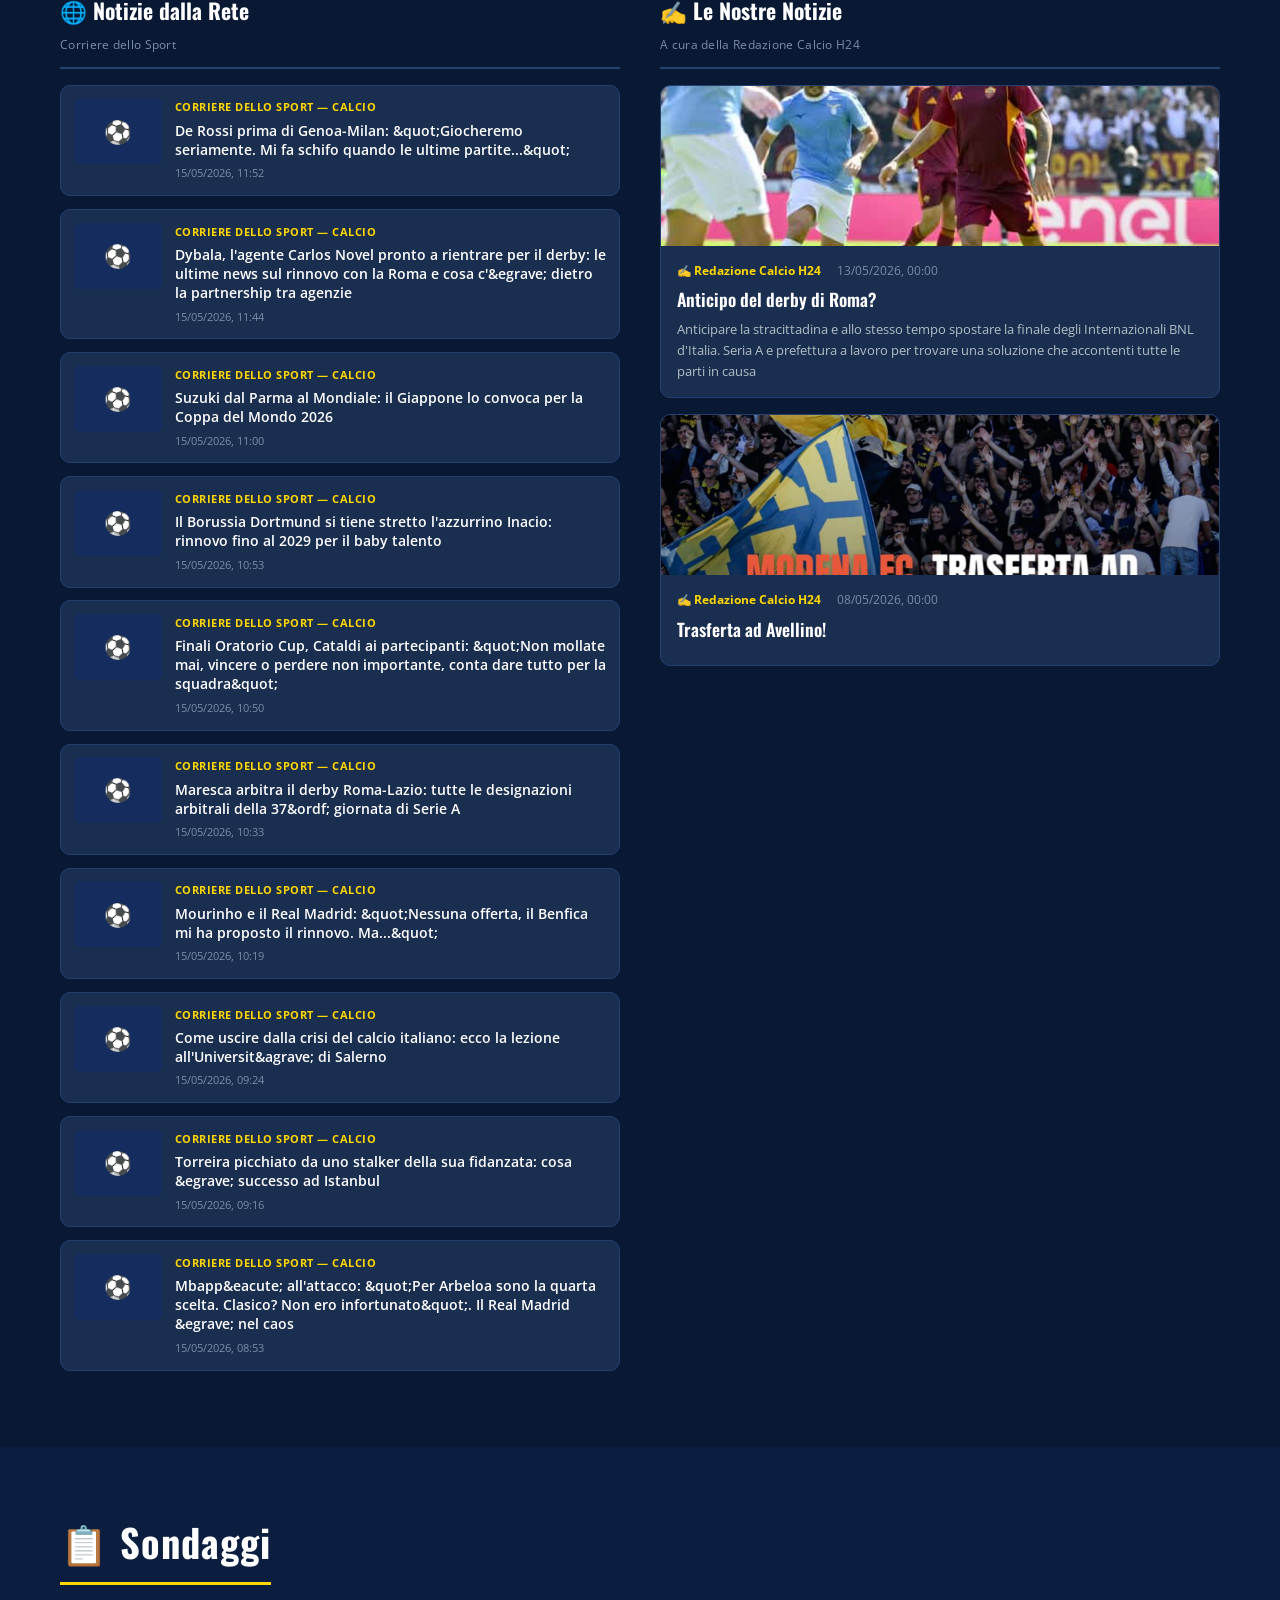
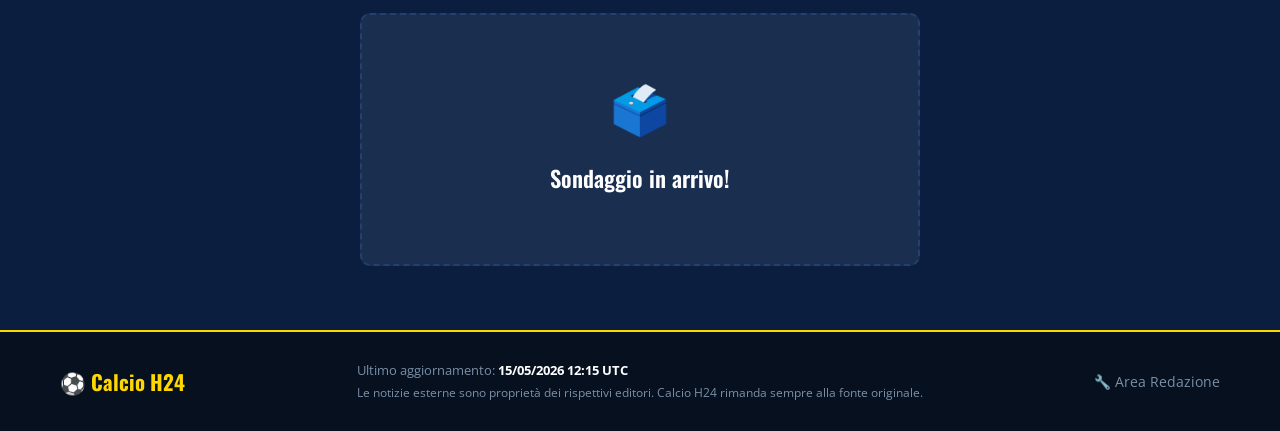
==== commit 262f5d4e: "Rename index_new.html to index.html" ====
--- a/index.html
+++ b/index.html
@@ -6,36 +6,150 @@
   <meta name="description" content="Calcio H24 — News e aggiornamenti dai principali campionati in tempo reale." />
   <title>Calcio H24 ⚽</title>
   <link rel="stylesheet" href="style.css" />
-  <!-- Google Fonts: Oswald (titoli sportivi) + Open Sans (corpo testo) -->
   <link rel="preconnect" href="https://fonts.googleapis.com" />
   <link rel="preconnect" href="https://fonts.gstatic.com" crossorigin />
   <link href="https://fonts.googleapis.com/css2?family=Oswald:wght@400;600;700&family=Open+Sans:wght@400;500;600&display=swap" rel="stylesheet" />
+
+  <!-- ═══════════════════════════════════════════════════════════
+       STILI SEZIONE RISULTATI — Piano B: Scoreaxis
+       Aggiornato 15/05/2026.
+       Per cambiare il colore dell'accento modifica --wr-accent.
+  ═══════════════════════════════════════════════════════════ -->
+  <style>
+    :root {
+      --wr-accent: #2ecc71;
+      --wr-border: rgba(255,255,255,0.09);
+      --wr-muted:  rgba(255,255,255,0.35);
+    }
+
+    .section-risultati {
+      background: #111;
+      padding-top: 3.5rem;
+      padding-bottom: 3.5rem;
+    }
+
+    .widget-pills {
+      display: flex;
+      gap: 0.6rem;
+      flex-wrap: wrap;
+      justify-content: center;
+      margin-bottom: 1.75rem;
+    }
+
+    .widget-pill {
+      padding: 0.45rem 1.3rem;
+      border: 2px solid var(--wr-border);
+      background: rgba(255,255,255,0.05);
+      color: var(--wr-muted);
+      border-radius: 999px;
+      cursor: pointer;
+      font-family: 'Oswald', sans-serif;
+      font-size: 0.9rem;
+      font-weight: 600;
+      letter-spacing: 0.04em;
+      white-space: nowrap;
+      transition: border-color .18s, color .18s, background .18s, transform .12s;
+    }
+
+    .widget-pill:hover {
+      border-color: var(--wr-accent);
+      color: #fff;
+      background: rgba(46,204,113,0.1);
+      transform: translateY(-1px);
+    }
+
+    .widget-pill.active {
+      background: var(--wr-accent);
+      border-color: var(--wr-accent);
+      color: #000;
+      font-weight: 700;
+      transform: none;
+    }
+
+    .widget-panel          { display: none; }
+    .widget-panel.active   { display: block; }
+
+    .widget-iframe-wrap {
+      position: relative;
+      border-radius: 12px;
+      overflow: hidden;
+      border: 1px solid var(--wr-border);
+      background: #fff;    /* Scoreaxis usa tema chiaro */
+      min-height: 500px;
+    }
+
+    /* Spinner visibile sotto l'iframe fino al caricamento */
+    .widget-iframe-wrap::before {
+      content: '⏳ Caricamento…';
+      position: absolute;
+      inset: 0;
+      display: flex;
+      align-items: center;
+      justify-content: center;
+      color: #666;
+      font-family: 'Open Sans', sans-serif;
+      font-size: 0.9rem;
+      pointer-events: none;
+      background: #f4f4f4;
+    }
+
+    .widget-iframe-wrap iframe {
+      position: relative;
+      z-index: 1;
+      display: block;
+      width: 100%;
+      min-height: 500px;
+      border: none;
+    }
+
+    .widget-fallback {
+      text-align: center;
+      margin-top: 0.75rem;
+      font-size: 0.78rem;
+      color: var(--wr-muted);
+    }
+
+    .widget-fallback a {
+      color: var(--wr-accent);
+      text-decoration: none;
+    }
+
+    .widget-fallback a:hover { text-decoration: underline; }
+
+    .widget-fonte {
+      text-align: center;
+      margin-top: 1.25rem;
+      font-size: 0.75rem;
+      color: var(--wr-muted);
+    }
+
+    .widget-fonte a { color: var(--wr-accent); text-decoration: none; }
+    .widget-fonte a:hover { text-decoration: underline; }
+  </style>
 </head>
 <body>
 
   <!-- ══════════════════════════════════════════════════════
-       HEADER — Logo + navigazione desktop/mobile
+       HEADER
   ══════════════════════════════════════════════════════ -->
   <header id="header">
     <div class="header-inner">
-
       <div class="logo">
         <span class="logo-emoji">⚽</span>
         <span class="logo-text">Calcio <span class="logo-accent">H24</span></span>
       </div>
 
-      <!-- Pulsante hamburger (solo mobile) -->
       <button class="menu-toggle" id="menuToggle" aria-label="Apri menu" aria-expanded="false">
         <span></span><span></span><span></span>
       </button>
 
       <nav class="nav" id="nav">
-        <a href="#chi-siamo"   class="nav-link">Chi Siamo</a>
-        <a href="#notizie"     class="nav-link">Notizie</a>
-        <a href="#sondaggi"    class="nav-link">Sondaggi</a>
+        <a href="#chi-siamo"  class="nav-link">Chi Siamo</a>
+        <a href="#risultati"  class="nav-link">Risultati</a>
+        <a href="#notizie"    class="nav-link">Notizie</a>
+        <a href="#sondaggi"   class="nav-link">Sondaggi</a>
         <a href="admin/" class="nav-link nav-cms" target="_blank" rel="noopener">🔧 Redazione</a>
       </nav>
-
     </div>
   </header>
 
@@ -65,14 +179,129 @@
   </section>
 
   <!-- ══════════════════════════════════════════════════════
-       NOTIZIE — Due colonne: rete + redazione
+       RISULTATI & PROSSIME PARTITE — Scoreaxis
+       ─────────────────────────────────────────────────────
+       SE UN WIDGET NON CARICA — come trovare l'ID corretto:
+       1. Vai su scoreaxis.com → cerca la competizione
+       2. Copia il numero ID dall'URL della pagina
+       3. Sostituisci il numero nel data-src dell'iframe qui sotto
+       ─────────────────────────────────────────────────────
+       ID USATI (verifica dopo il deploy):
+         Live tutti campionati → live-scores/4   ✅ sicuro
+         Serie A               → 207
+         Serie B               → 208
+         Champions League      → 2
+         Europa League         → 3
+  ══════════════════════════════════════════════════════ -->
+  <section id="risultati" class="section section-risultati">
+    <div class="container">
+      <h2 class="section-title">📊 Risultati &amp; Prossime Partite</h2>
+
+      <div class="widget-pills" role="tablist" aria-label="Seleziona competizione">
+        <button class="widget-pill active" data-panel="oggi"
+                role="tab" aria-selected="true">🔴 Live &amp; Oggi</button>
+        <button class="widget-pill" data-panel="seriea"
+                role="tab" aria-selected="false">🇮🇹 Serie A</button>
+        <button class="widget-pill" data-panel="serieb"
+                role="tab" aria-selected="false">🇮🇹 Serie B</button>
+        <button class="widget-pill" data-panel="champions"
+                role="tab" aria-selected="false">⭐ Champions</button>
+        <button class="widget-pill" data-panel="europa"
+                role="tab" aria-selected="false">🟠 Europa League</button>
+      </div>
+
+      <!-- LIVE & OGGI — tutti i campionati di calcio in tempo reale.
+           Questo è il widget più affidabile: carica subito. -->
+      <div class="widget-panel active" id="panel-oggi" role="tabpanel">
+        <div class="widget-iframe-wrap">
+          <iframe
+            src="https://scoreaxis.com/widget/live-scores/4?inst=0"
+            title="Risultati Live — Tutti i campionati"
+            scrolling="no"
+            loading="eager">
+          </iframe>
+        </div>
+        <p class="widget-fallback">
+          Widget non visibile? →
+          <a href="https://www.flashscore.it/" target="_blank" rel="noopener noreferrer">Flashscore.it</a>
+        </p>
+      </div>
+
+      <!-- SERIE A — carica solo al primo click (lazy) -->
+      <div class="widget-panel" id="panel-seriea" role="tabpanel">
+        <div class="widget-iframe-wrap">
+          <iframe
+            data-src="https://scoreaxis.com/widget/fixtures/207?inst=1"
+            title="Serie A — Prossime Partite"
+            scrolling="no">
+          </iframe>
+        </div>
+        <p class="widget-fallback">
+          Widget non visibile? →
+          <a href="https://www.flashscore.it/calcio/italia/serie-a/" target="_blank" rel="noopener noreferrer">Serie A su Flashscore</a>
+        </p>
+      </div>
+
+      <!-- SERIE B -->
+      <div class="widget-panel" id="panel-serieb" role="tabpanel">
+        <div class="widget-iframe-wrap">
+          <iframe
+            data-src="https://scoreaxis.com/widget/fixtures/208?inst=2"
+            title="Serie B — Prossime Partite"
+            scrolling="no">
+          </iframe>
+        </div>
+        <p class="widget-fallback">
+          Widget non visibile? →
+          <a href="https://www.flashscore.it/calcio/italia/serie-b/" target="_blank" rel="noopener noreferrer">Serie B su Flashscore</a>
+        </p>
+      </div>
+
+      <!-- CHAMPIONS LEAGUE -->
+      <div class="widget-panel" id="panel-champions" role="tabpanel">
+        <div class="widget-iframe-wrap">
+          <iframe
+            data-src="https://scoreaxis.com/widget/fixtures/2?inst=3"
+            title="Champions League — Prossime Partite"
+            scrolling="no">
+          </iframe>
+        </div>
+        <p class="widget-fallback">
+          Widget non visibile? →
+          <a href="https://www.flashscore.it/calcio/europa/champions-league/" target="_blank" rel="noopener noreferrer">Champions su Flashscore</a>
+        </p>
+      </div>
+
+      <!-- EUROPA LEAGUE -->
+      <div class="widget-panel" id="panel-europa" role="tabpanel">
+        <div class="widget-iframe-wrap">
+          <iframe
+            data-src="https://scoreaxis.com/widget/fixtures/3?inst=4"
+            title="Europa League — Prossime Partite"
+            scrolling="no">
+          </iframe>
+        </div>
+        <p class="widget-fallback">
+          Widget non visibile? →
+          <a href="https://www.flashscore.it/calcio/europa/europa-league/" target="_blank" rel="noopener noreferrer">Europa League su Flashscore</a>
+        </p>
+      </div>
+
+      <p class="widget-fonte">
+        Dati in tempo reale •
+        <a href="https://scoreaxis.com" target="_blank" rel="noopener noreferrer">Scoreaxis</a>
+      </p>
+    </div>
+  </section>
+
+  <!-- ══════════════════════════════════════════════════════
+       NOTIZIE
   ══════════════════════════════════════════════════════ -->
   <section id="notizie" class="section section-dark">
     <div class="container">
       <h2 class="section-title">📰 Notizie</h2>
       <div class="notizie-grid">
 
-        <!-- Colonna 1: Notizie da RSS + NewsAPI -->
         <div class="colonna-notizie">
           <div class="colonna-header">
             <h3>🌐 Notizie dalla Rete</h3>
@@ -83,7 +312,6 @@
           </div>
         </div>
 
-        <!-- Colonna 2: Notizie scritte dalla redazione via Decap CMS -->
         <div class="colonna-notizie">
           <div class="colonna-header">
             <h3>✍️ Le Nostre Notizie</h3>
@@ -99,19 +327,14 @@
   </section>
 
   <!-- ══════════════════════════════════════════════════════
-       SONDAGGI — Embed Tally.so
-       ISTRUZIONI: sostituisci il placeholder con il tuo
-       embed copiato da tally.so → Share → Embed
+       SONDAGGI
   ══════════════════════════════════════════════════════ -->
   <section id="sondaggi" class="section">
     <div class="container">
       <h2 class="section-title">📋 Sondaggi</h2>
-
-      <!-- PLACEHOLDER — da sostituire con embed Tally -->
       <div class="tally-placeholder">
         <div class="tally-icon">🗳️</div>
         <p class="tally-titolo">Sondaggio in arrivo!</p>
-        
       </div>
       <!--
         ESEMPIO embed Tally (decommenta e cambia TUO_ID):
@@ -126,7 +349,7 @@
   </section>
 
   <!-- ══════════════════════════════════════════════════════
-       FOOTER — Data e ora ultimo aggiornamento automatico
+       FOOTER
   ══════════════════════════════════════════════════════ -->
   <footer class="footer">
     <div class="container footer-inner">
@@ -145,5 +368,42 @@
   </footer>
 
   <script src="app.js"></script>
+
+  <!-- ═══════════════════════════════════════════════════════════
+       TAB SWITCHER — lazy load iframe al primo click
+  ═══════════════════════════════════════════════════════════ -->
+  <script>
+    (function () {
+      'use strict';
+      var pills  = document.querySelectorAll('.widget-pill');
+      var panels = document.querySelectorAll('.widget-panel');
+
+      pills.forEach(function (pill) {
+        pill.addEventListener('click', function () {
+          var id = pill.dataset.panel;
+
+          pills.forEach(function (p) {
+            p.classList.remove('active');
+            p.setAttribute('aria-selected', 'false');
+          });
+          pill.classList.add('active');
+          pill.setAttribute('aria-selected', 'true');
+
+          panels.forEach(function (p) { p.classList.remove('active'); });
+          var panel = document.getElementById('panel-' + id);
+          if (!panel) return;
+          panel.classList.add('active');
+
+          /* Lazy load: imposta src solo al primo click */
+          var iframe = panel.querySelector('iframe[data-src]');
+          if (iframe) {
+            iframe.src = iframe.dataset.src;
+            iframe.removeAttribute('data-src');
+          }
+        });
+      });
+    })();
+  </script>
+
 </body>
 </html>
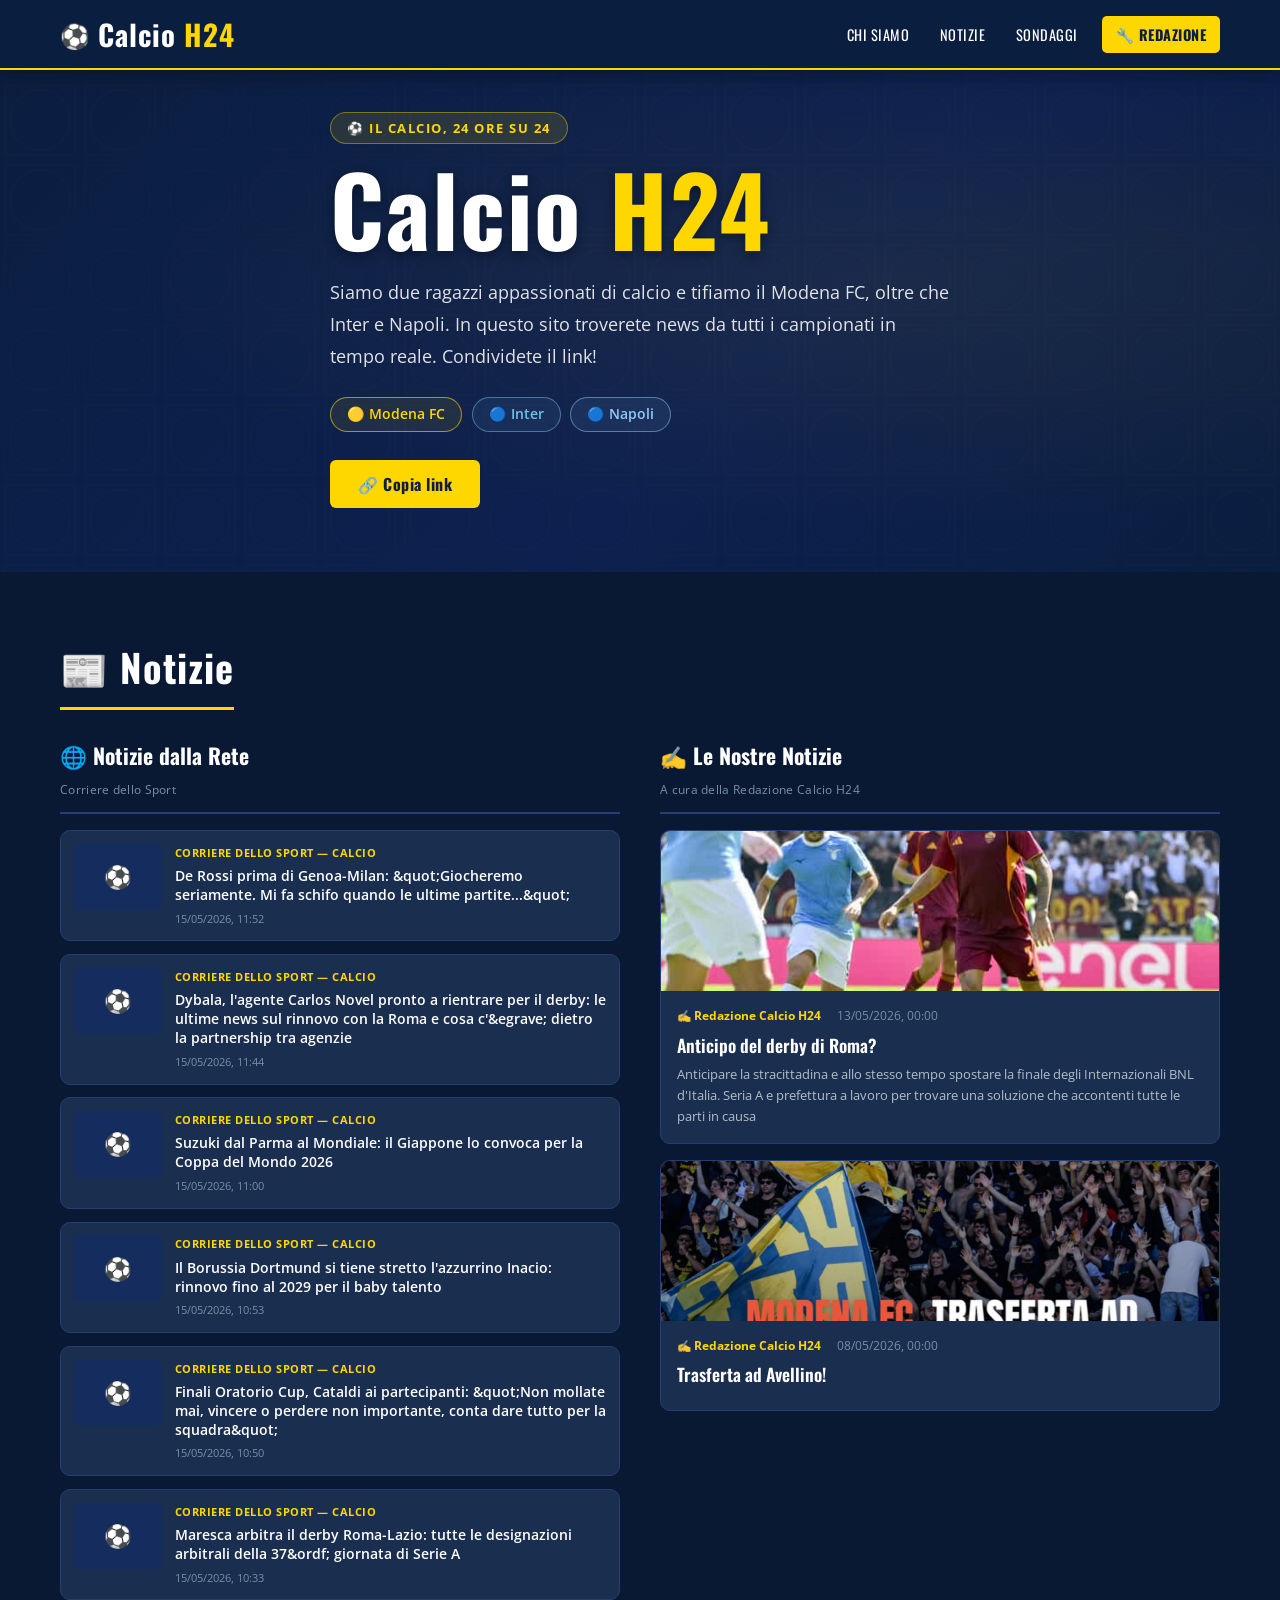
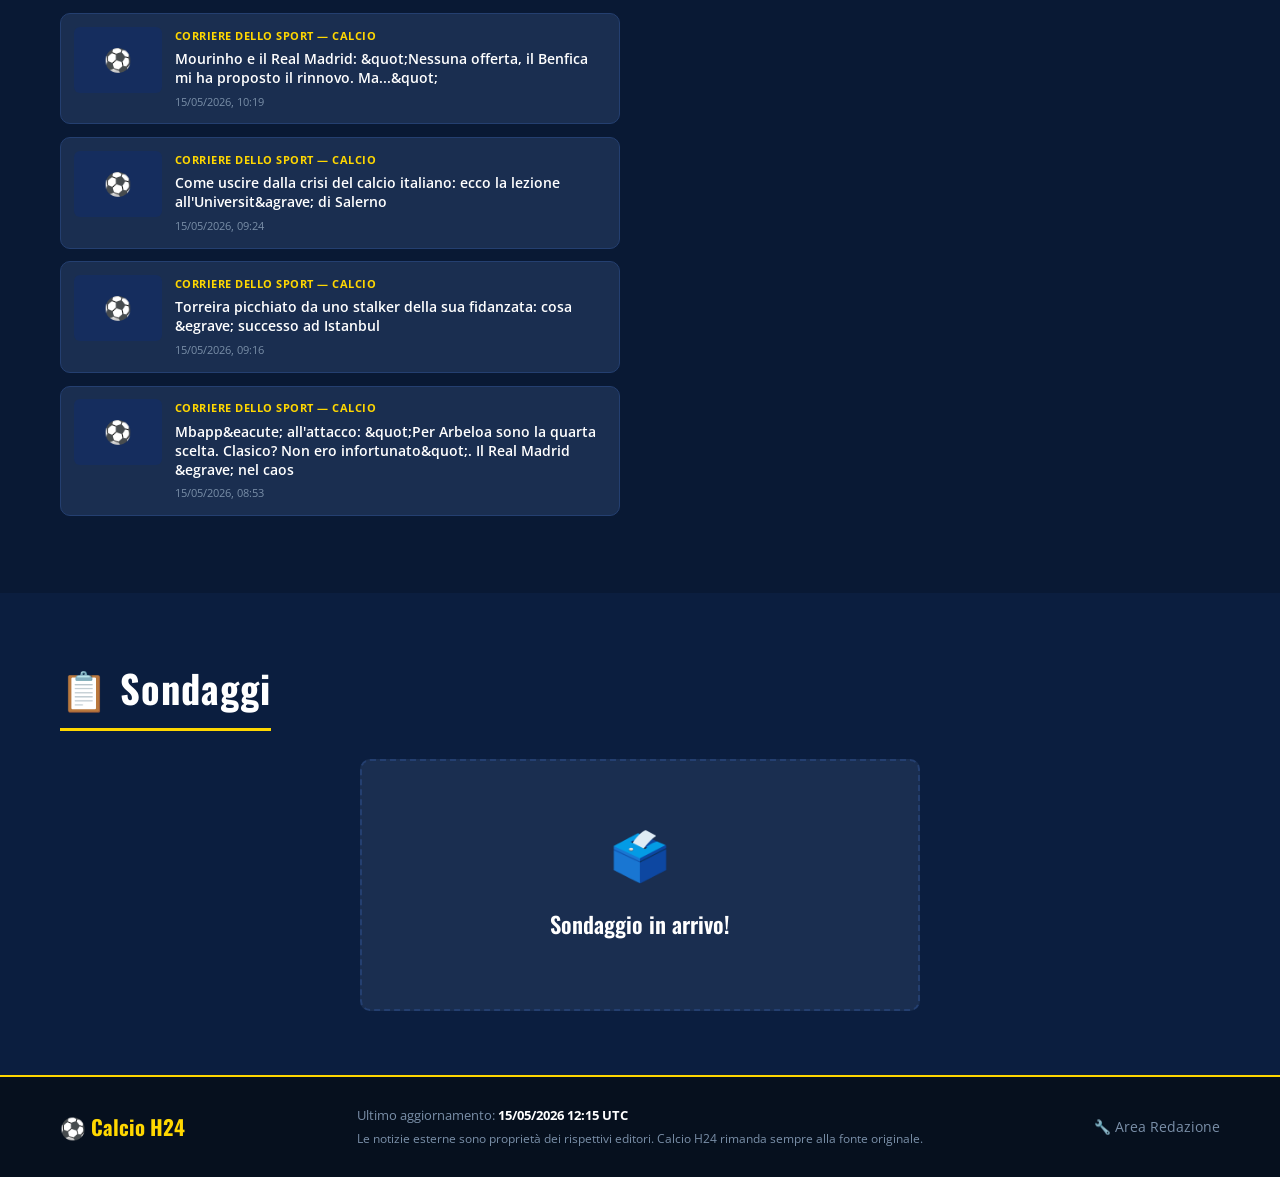
==== commit 9d0c32a3: "Rename index_old.html to index.html" ====
--- a/index.html
+++ b/index.html
@@ -6,150 +6,36 @@
   <meta name="description" content="Calcio H24 — News e aggiornamenti dai principali campionati in tempo reale." />
   <title>Calcio H24 ⚽</title>
   <link rel="stylesheet" href="style.css" />
+  <!-- Google Fonts: Oswald (titoli sportivi) + Open Sans (corpo testo) -->
   <link rel="preconnect" href="https://fonts.googleapis.com" />
   <link rel="preconnect" href="https://fonts.gstatic.com" crossorigin />
   <link href="https://fonts.googleapis.com/css2?family=Oswald:wght@400;600;700&family=Open+Sans:wght@400;500;600&display=swap" rel="stylesheet" />
-
-  <!-- ═══════════════════════════════════════════════════════════
-       STILI SEZIONE RISULTATI — Piano B: Scoreaxis
-       Aggiornato 15/05/2026.
-       Per cambiare il colore dell'accento modifica --wr-accent.
-  ═══════════════════════════════════════════════════════════ -->
-  <style>
-    :root {
-      --wr-accent: #2ecc71;
-      --wr-border: rgba(255,255,255,0.09);
-      --wr-muted:  rgba(255,255,255,0.35);
-    }
-
-    .section-risultati {
-      background: #111;
-      padding-top: 3.5rem;
-      padding-bottom: 3.5rem;
-    }
-
-    .widget-pills {
-      display: flex;
-      gap: 0.6rem;
-      flex-wrap: wrap;
-      justify-content: center;
-      margin-bottom: 1.75rem;
-    }
-
-    .widget-pill {
-      padding: 0.45rem 1.3rem;
-      border: 2px solid var(--wr-border);
-      background: rgba(255,255,255,0.05);
-      color: var(--wr-muted);
-      border-radius: 999px;
-      cursor: pointer;
-      font-family: 'Oswald', sans-serif;
-      font-size: 0.9rem;
-      font-weight: 600;
-      letter-spacing: 0.04em;
-      white-space: nowrap;
-      transition: border-color .18s, color .18s, background .18s, transform .12s;
-    }
-
-    .widget-pill:hover {
-      border-color: var(--wr-accent);
-      color: #fff;
-      background: rgba(46,204,113,0.1);
-      transform: translateY(-1px);
-    }
-
-    .widget-pill.active {
-      background: var(--wr-accent);
-      border-color: var(--wr-accent);
-      color: #000;
-      font-weight: 700;
-      transform: none;
-    }
-
-    .widget-panel          { display: none; }
-    .widget-panel.active   { display: block; }
-
-    .widget-iframe-wrap {
-      position: relative;
-      border-radius: 12px;
-      overflow: hidden;
-      border: 1px solid var(--wr-border);
-      background: #fff;    /* Scoreaxis usa tema chiaro */
-      min-height: 500px;
-    }
-
-    /* Spinner visibile sotto l'iframe fino al caricamento */
-    .widget-iframe-wrap::before {
-      content: '⏳ Caricamento…';
-      position: absolute;
-      inset: 0;
-      display: flex;
-      align-items: center;
-      justify-content: center;
-      color: #666;
-      font-family: 'Open Sans', sans-serif;
-      font-size: 0.9rem;
-      pointer-events: none;
-      background: #f4f4f4;
-    }
-
-    .widget-iframe-wrap iframe {
-      position: relative;
-      z-index: 1;
-      display: block;
-      width: 100%;
-      min-height: 500px;
-      border: none;
-    }
-
-    .widget-fallback {
-      text-align: center;
-      margin-top: 0.75rem;
-      font-size: 0.78rem;
-      color: var(--wr-muted);
-    }
-
-    .widget-fallback a {
-      color: var(--wr-accent);
-      text-decoration: none;
-    }
-
-    .widget-fallback a:hover { text-decoration: underline; }
-
-    .widget-fonte {
-      text-align: center;
-      margin-top: 1.25rem;
-      font-size: 0.75rem;
-      color: var(--wr-muted);
-    }
-
-    .widget-fonte a { color: var(--wr-accent); text-decoration: none; }
-    .widget-fonte a:hover { text-decoration: underline; }
-  </style>
 </head>
 <body>
 
   <!-- ══════════════════════════════════════════════════════
-       HEADER
+       HEADER — Logo + navigazione desktop/mobile
   ══════════════════════════════════════════════════════ -->
   <header id="header">
     <div class="header-inner">
+
       <div class="logo">
         <span class="logo-emoji">⚽</span>
         <span class="logo-text">Calcio <span class="logo-accent">H24</span></span>
       </div>
 
+      <!-- Pulsante hamburger (solo mobile) -->
       <button class="menu-toggle" id="menuToggle" aria-label="Apri menu" aria-expanded="false">
         <span></span><span></span><span></span>
       </button>
 
       <nav class="nav" id="nav">
-        <a href="#chi-siamo"  class="nav-link">Chi Siamo</a>
-        <a href="#risultati"  class="nav-link">Risultati</a>
-        <a href="#notizie"    class="nav-link">Notizie</a>
-        <a href="#sondaggi"   class="nav-link">Sondaggi</a>
+        <a href="#chi-siamo"   class="nav-link">Chi Siamo</a>
+        <a href="#notizie"     class="nav-link">Notizie</a>
+        <a href="#sondaggi"    class="nav-link">Sondaggi</a>
         <a href="admin/" class="nav-link nav-cms" target="_blank" rel="noopener">🔧 Redazione</a>
       </nav>
+
     </div>
   </header>
 
@@ -179,129 +65,14 @@
   </section>
 
   <!-- ══════════════════════════════════════════════════════
-       RISULTATI & PROSSIME PARTITE — Scoreaxis
-       ─────────────────────────────────────────────────────
-       SE UN WIDGET NON CARICA — come trovare l'ID corretto:
-       1. Vai su scoreaxis.com → cerca la competizione
-       2. Copia il numero ID dall'URL della pagina
-       3. Sostituisci il numero nel data-src dell'iframe qui sotto
-       ─────────────────────────────────────────────────────
-       ID USATI (verifica dopo il deploy):
-         Live tutti campionati → live-scores/4   ✅ sicuro
-         Serie A               → 207
-         Serie B               → 208
-         Champions League      → 2
-         Europa League         → 3
-  ══════════════════════════════════════════════════════ -->
-  <section id="risultati" class="section section-risultati">
-    <div class="container">
-      <h2 class="section-title">📊 Risultati &amp; Prossime Partite</h2>
-
-      <div class="widget-pills" role="tablist" aria-label="Seleziona competizione">
-        <button class="widget-pill active" data-panel="oggi"
-                role="tab" aria-selected="true">🔴 Live &amp; Oggi</button>
-        <button class="widget-pill" data-panel="seriea"
-                role="tab" aria-selected="false">🇮🇹 Serie A</button>
-        <button class="widget-pill" data-panel="serieb"
-                role="tab" aria-selected="false">🇮🇹 Serie B</button>
-        <button class="widget-pill" data-panel="champions"
-                role="tab" aria-selected="false">⭐ Champions</button>
-        <button class="widget-pill" data-panel="europa"
-                role="tab" aria-selected="false">🟠 Europa League</button>
-      </div>
-
-      <!-- LIVE & OGGI — tutti i campionati di calcio in tempo reale.
-           Questo è il widget più affidabile: carica subito. -->
-      <div class="widget-panel active" id="panel-oggi" role="tabpanel">
-        <div class="widget-iframe-wrap">
-          <iframe
-            src="https://scoreaxis.com/widget/live-scores/4?inst=0"
-            title="Risultati Live — Tutti i campionati"
-            scrolling="no"
-            loading="eager">
-          </iframe>
-        </div>
-        <p class="widget-fallback">
-          Widget non visibile? →
-          <a href="https://www.flashscore.it/" target="_blank" rel="noopener noreferrer">Flashscore.it</a>
-        </p>
-      </div>
-
-      <!-- SERIE A — carica solo al primo click (lazy) -->
-      <div class="widget-panel" id="panel-seriea" role="tabpanel">
-        <div class="widget-iframe-wrap">
-          <iframe
-            data-src="https://scoreaxis.com/widget/fixtures/207?inst=1"
-            title="Serie A — Prossime Partite"
-            scrolling="no">
-          </iframe>
-        </div>
-        <p class="widget-fallback">
-          Widget non visibile? →
-          <a href="https://www.flashscore.it/calcio/italia/serie-a/" target="_blank" rel="noopener noreferrer">Serie A su Flashscore</a>
-        </p>
-      </div>
-
-      <!-- SERIE B -->
-      <div class="widget-panel" id="panel-serieb" role="tabpanel">
-        <div class="widget-iframe-wrap">
-          <iframe
-            data-src="https://scoreaxis.com/widget/fixtures/208?inst=2"
-            title="Serie B — Prossime Partite"
-            scrolling="no">
-          </iframe>
-        </div>
-        <p class="widget-fallback">
-          Widget non visibile? →
-          <a href="https://www.flashscore.it/calcio/italia/serie-b/" target="_blank" rel="noopener noreferrer">Serie B su Flashscore</a>
-        </p>
-      </div>
-
-      <!-- CHAMPIONS LEAGUE -->
-      <div class="widget-panel" id="panel-champions" role="tabpanel">
-        <div class="widget-iframe-wrap">
-          <iframe
-            data-src="https://scoreaxis.com/widget/fixtures/2?inst=3"
-            title="Champions League — Prossime Partite"
-            scrolling="no">
-          </iframe>
-        </div>
-        <p class="widget-fallback">
-          Widget non visibile? →
-          <a href="https://www.flashscore.it/calcio/europa/champions-league/" target="_blank" rel="noopener noreferrer">Champions su Flashscore</a>
-        </p>
-      </div>
-
-      <!-- EUROPA LEAGUE -->
-      <div class="widget-panel" id="panel-europa" role="tabpanel">
-        <div class="widget-iframe-wrap">
-          <iframe
-            data-src="https://scoreaxis.com/widget/fixtures/3?inst=4"
-            title="Europa League — Prossime Partite"
-            scrolling="no">
-          </iframe>
-        </div>
-        <p class="widget-fallback">
-          Widget non visibile? →
-          <a href="https://www.flashscore.it/calcio/europa/europa-league/" target="_blank" rel="noopener noreferrer">Europa League su Flashscore</a>
-        </p>
-      </div>
-
-      <p class="widget-fonte">
-        Dati in tempo reale •
-        <a href="https://scoreaxis.com" target="_blank" rel="noopener noreferrer">Scoreaxis</a>
-      </p>
-    </div>
-  </section>
-
-  <!-- ══════════════════════════════════════════════════════
-       NOTIZIE
+       NOTIZIE — Due colonne: rete + redazione
   ══════════════════════════════════════════════════════ -->
   <section id="notizie" class="section section-dark">
     <div class="container">
       <h2 class="section-title">📰 Notizie</h2>
       <div class="notizie-grid">
 
+        <!-- Colonna 1: Notizie da RSS + NewsAPI -->
         <div class="colonna-notizie">
           <div class="colonna-header">
             <h3>🌐 Notizie dalla Rete</h3>
@@ -312,6 +83,7 @@
           </div>
         </div>
 
+        <!-- Colonna 2: Notizie scritte dalla redazione via Decap CMS -->
         <div class="colonna-notizie">
           <div class="colonna-header">
             <h3>✍️ Le Nostre Notizie</h3>
@@ -327,14 +99,19 @@
   </section>
 
   <!-- ══════════════════════════════════════════════════════
-       SONDAGGI
+       SONDAGGI — Embed Tally.so
+       ISTRUZIONI: sostituisci il placeholder con il tuo
+       embed copiato da tally.so → Share → Embed
   ══════════════════════════════════════════════════════ -->
   <section id="sondaggi" class="section">
     <div class="container">
       <h2 class="section-title">📋 Sondaggi</h2>
+
+      <!-- PLACEHOLDER — da sostituire con embed Tally -->
       <div class="tally-placeholder">
         <div class="tally-icon">🗳️</div>
         <p class="tally-titolo">Sondaggio in arrivo!</p>
+        
       </div>
       <!--
         ESEMPIO embed Tally (decommenta e cambia TUO_ID):
@@ -349,7 +126,7 @@
   </section>
 
   <!-- ══════════════════════════════════════════════════════
-       FOOTER
+       FOOTER — Data e ora ultimo aggiornamento automatico
   ══════════════════════════════════════════════════════ -->
   <footer class="footer">
     <div class="container footer-inner">
@@ -368,42 +145,5 @@
   </footer>
 
   <script src="app.js"></script>
-
-  <!-- ═══════════════════════════════════════════════════════════
-       TAB SWITCHER — lazy load iframe al primo click
-  ═══════════════════════════════════════════════════════════ -->
-  <script>
-    (function () {
-      'use strict';
-      var pills  = document.querySelectorAll('.widget-pill');
-      var panels = document.querySelectorAll('.widget-panel');
-
-      pills.forEach(function (pill) {
-        pill.addEventListener('click', function () {
-          var id = pill.dataset.panel;
-
-          pills.forEach(function (p) {
-            p.classList.remove('active');
-            p.setAttribute('aria-selected', 'false');
-          });
-          pill.classList.add('active');
-          pill.setAttribute('aria-selected', 'true');
-
-          panels.forEach(function (p) { p.classList.remove('active'); });
-          var panel = document.getElementById('panel-' + id);
-          if (!panel) return;
-          panel.classList.add('active');
-
-          /* Lazy load: imposta src solo al primo click */
-          var iframe = panel.querySelector('iframe[data-src]');
-          if (iframe) {
-            iframe.src = iframe.dataset.src;
-            iframe.removeAttribute('data-src');
-          }
-        });
-      });
-    })();
-  </script>
-
 </body>
 </html>
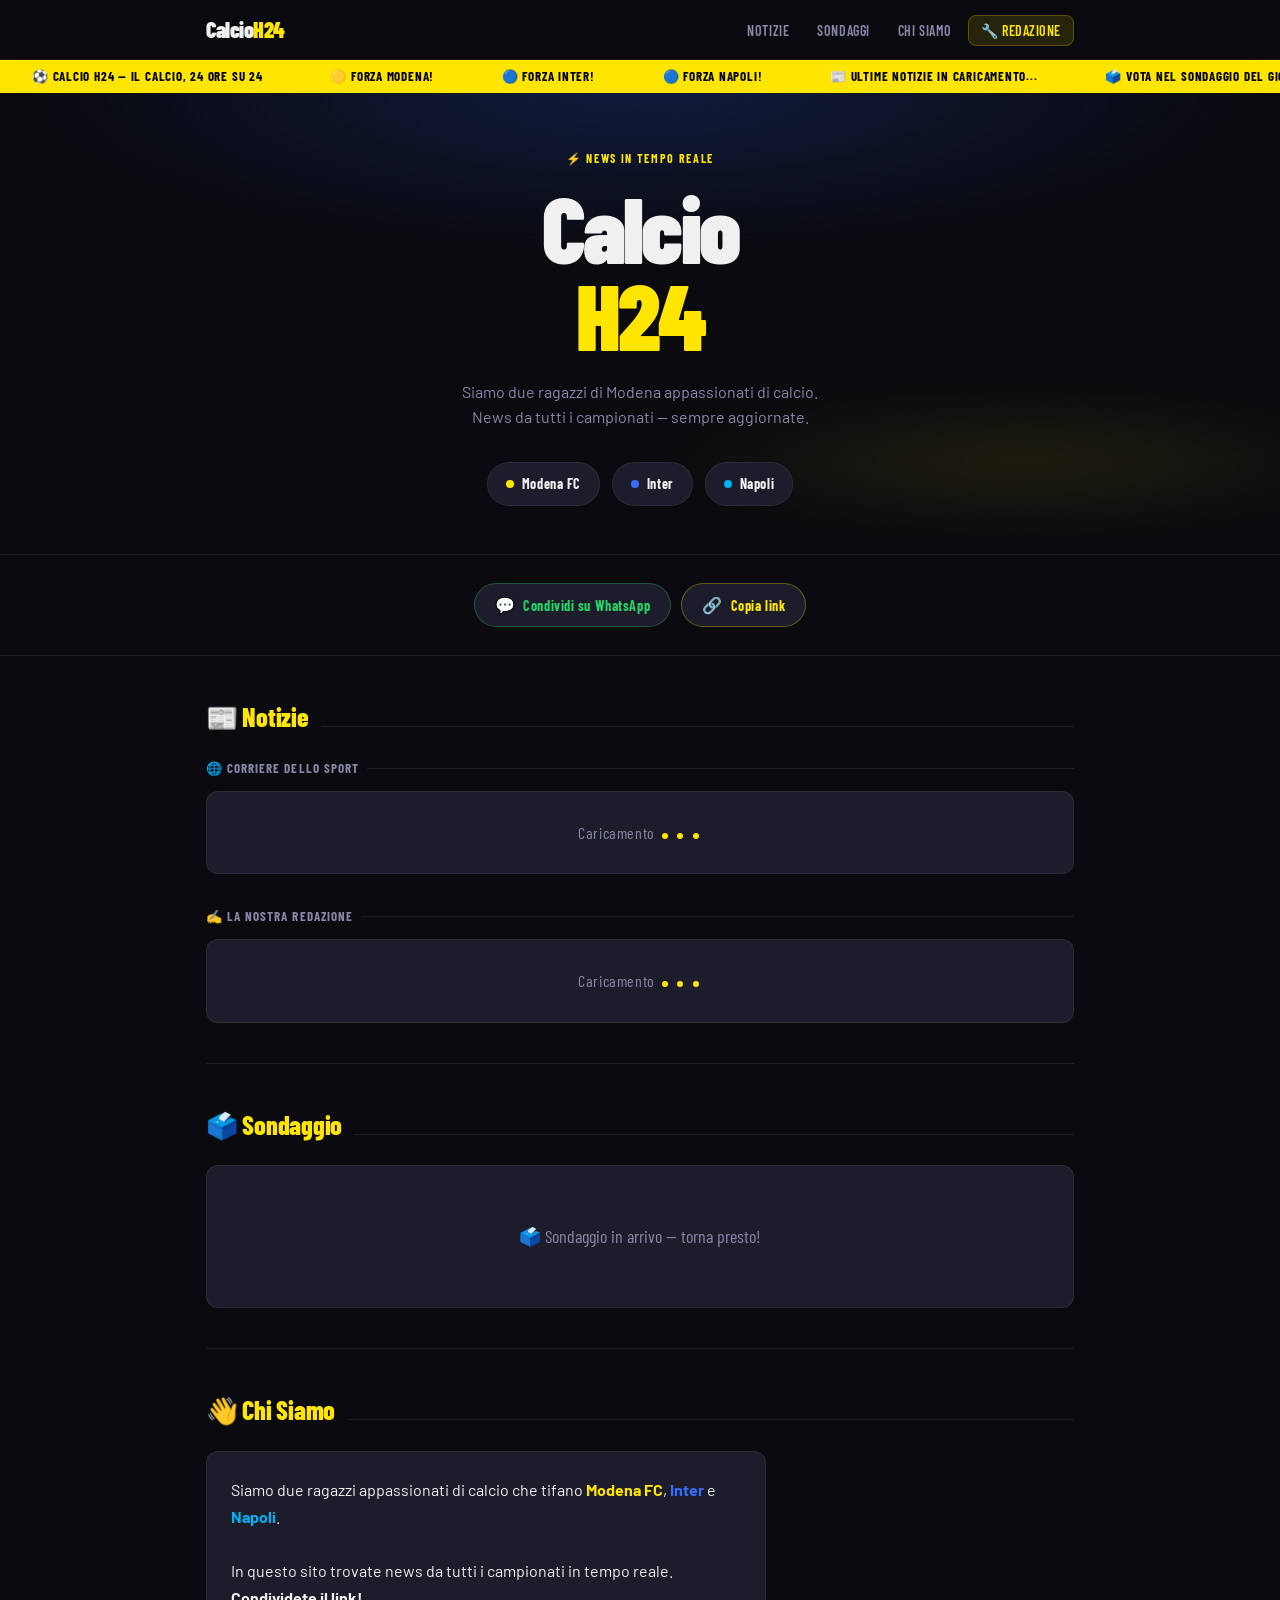
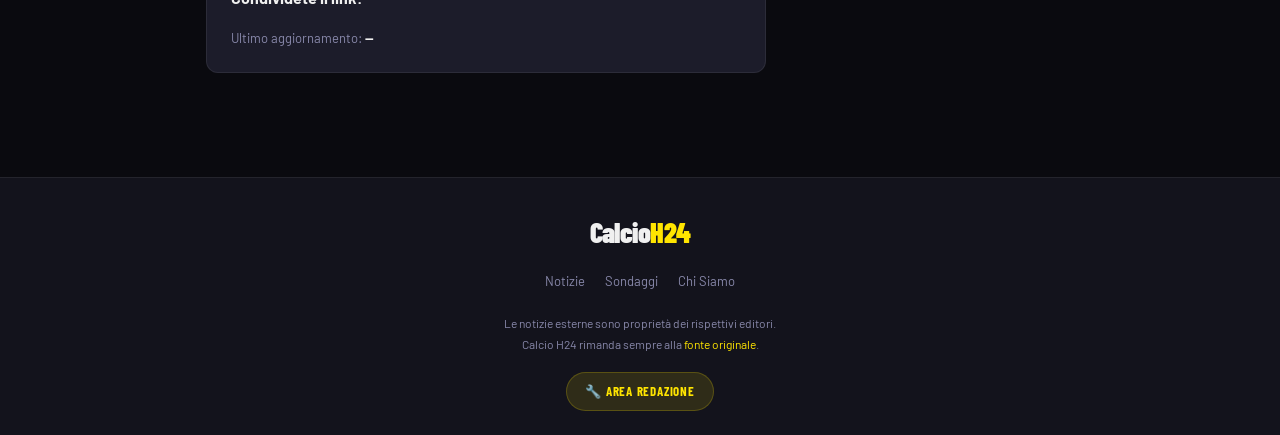
==== commit 763800fc: "Rename index-new.html to index.html" ====
--- a/index.html
+++ b/index.html
@@ -4,146 +4,772 @@
   <meta charset="UTF-8" />
   <meta name="viewport" content="width=device-width, initial-scale=1.0" />
   <meta name="description" content="Calcio H24 — News e aggiornamenti dai principali campionati in tempo reale." />
+
+  <!-- Open Graph (link bello su WhatsApp/Instagram) -->
+  <meta property="og:title" content="Calcio H24 ⚽" />
+  <meta property="og:description" content="Il calcio, 24 ore su 24. News, sondaggi e aggiornamenti live." />
+  <meta property="og:type" content="website" />
+  <meta property="og:url" content="https://giulialoschi01-genius.github.io/calcio-h24/" />
+  <meta property="og:image" content="https://giulialoschi01-genius.github.io/calcio-h24/og-image.png" />
+
   <title>Calcio H24 ⚽</title>
-  <link rel="stylesheet" href="style.css" />
-  <!-- Google Fonts: Oswald (titoli sportivi) + Open Sans (corpo testo) -->
+
+  <!-- Google Fonts -->
   <link rel="preconnect" href="https://fonts.googleapis.com" />
   <link rel="preconnect" href="https://fonts.gstatic.com" crossorigin />
-  <link href="https://fonts.googleapis.com/css2?family=Oswald:wght@400;600;700&family=Open+Sans:wght@400;500;600&display=swap" rel="stylesheet" />
+  <link href="https://fonts.googleapis.com/css2?family=Barlow+Condensed:wght@400;600;700;800;900&family=Barlow:wght@400;500;600&display=swap" rel="stylesheet" />
+
+  <style>
+    /* ─── TOKENS ─────────────────────────────────────────── */
+    :root {
+      --bg:        #0a0a0f;
+      --surface:   #13131c;
+      --card:      #1c1c2a;
+      --card-hover:#232336;
+      --border:    rgba(255,255,255,0.07);
+      --yellow:    #FFE500;
+      --yellow-dim: rgba(255,229,0,0.12);
+      --blue:      #1a3a8f;
+      --blue-light:#3a6bff;
+      --text:      #f0f0f0;
+      --muted:     #8888aa;
+      --radius:    12px;
+      --nav-h:     60px;
+    }
+
+    /* ─── RESET ──────────────────────────────────────────── */
+    *, *::before, *::after { box-sizing: border-box; margin: 0; padding: 0; }
+    html { scroll-behavior: smooth; }
+    body {
+      background: var(--bg);
+      color: var(--text);
+      font-family: 'Barlow', sans-serif;
+      font-size: 16px;
+      line-height: 1.6;
+      min-height: 100vh;
+    }
+    a { color: inherit; text-decoration: none; }
+    img { display: block; max-width: 100%; }
+
+    /* ─── SCROLLBAR ──────────────────────────────────────── */
+    ::-webkit-scrollbar { width: 6px; }
+    ::-webkit-scrollbar-track { background: var(--bg); }
+    ::-webkit-scrollbar-thumb { background: var(--yellow); border-radius: 3px; }
+
+    /* ─── UTILITY ────────────────────────────────────────── */
+    .container { max-width: 900px; margin: 0 auto; padding: 0 16px; }
+    .badge {
+      display: inline-block;
+      font-family: 'Barlow Condensed', sans-serif;
+      font-size: 11px;
+      font-weight: 700;
+      letter-spacing: .08em;
+      text-transform: uppercase;
+      padding: 3px 9px;
+      border-radius: 4px;
+      background: var(--yellow-dim);
+      color: var(--yellow);
+    }
+    .badge.blue { background: rgba(58,107,255,0.15); color: var(--blue-light); }
+    .badge.red  { background: rgba(255,60,60,0.15); color: #ff6060; }
+
+    /* ─── NAVBAR ─────────────────────────────────────────── */
+    nav {
+      position: sticky; top: 0; z-index: 100;
+      height: var(--nav-h);
+      background: rgba(10,10,15,0.85);
+      backdrop-filter: blur(16px);
+      -webkit-backdrop-filter: blur(16px);
+      border-bottom: 1px solid var(--border);
+      display: flex; align-items: center;
+    }
+    .nav-inner {
+      width: 100%; max-width: 900px; margin: 0 auto;
+      padding: 0 16px;
+      display: flex; align-items: center; gap: 8px;
+    }
+    .nav-logo {
+      font-family: 'Barlow Condensed', sans-serif;
+      font-size: 22px; font-weight: 900;
+      letter-spacing: -.02em;
+      margin-right: auto;
+    }
+    .nav-logo span { color: var(--yellow); }
+    .nav-links {
+      display: flex; gap: 4px; align-items: center; list-style: none;
+    }
+    .nav-links a {
+      font-family: 'Barlow Condensed', sans-serif;
+      font-size: 14px; font-weight: 600;
+      letter-spacing: .04em; text-transform: uppercase;
+      padding: 6px 12px;
+      border-radius: 8px;
+      color: var(--muted);
+      transition: color .2s, background .2s;
+    }
+    .nav-links a:hover { color: var(--text); background: var(--surface); }
+    .nav-links a.admin {
+      background: var(--yellow-dim);
+      color: var(--yellow);
+      border: 1px solid rgba(255,229,0,0.25);
+    }
+    .nav-links a.admin:hover { background: var(--yellow); color: #000; }
+
+    /* Mobile nav */
+    @media (max-width: 600px) {
+      .nav-links a { padding: 6px 8px; font-size: 12px; }
+      .nav-logo { font-size: 18px; }
+    }
+
+    /* ─── TICKER ─────────────────────────────────────────── */
+    .ticker {
+      background: var(--yellow);
+      color: #000;
+      font-family: 'Barlow Condensed', sans-serif;
+      font-size: 13px; font-weight: 700;
+      letter-spacing: .06em;
+      text-transform: uppercase;
+      overflow: hidden;
+      white-space: nowrap;
+      padding: 6px 0;
+    }
+    .ticker-track {
+      display: inline-block;
+      animation: ticker-scroll 30s linear infinite;
+    }
+    .ticker-track span { margin: 0 32px; }
+    @keyframes ticker-scroll {
+      from { transform: translateX(0); }
+      to   { transform: translateX(-50%); }
+    }
+
+    /* ─── HERO ───────────────────────────────────────────── */
+    .hero {
+      padding: 56px 16px 48px;
+      text-align: center;
+      position: relative;
+      overflow: hidden;
+    }
+    .hero::before {
+      content: '';
+      position: absolute; inset: 0;
+      background:
+        radial-gradient(ellipse 70% 50% at 50% 0%,
+          rgba(26,58,143,0.35) 0%, transparent 70%),
+        radial-gradient(ellipse 50% 30% at 80% 80%,
+          rgba(255,229,0,0.08) 0%, transparent 60%);
+      pointer-events: none;
+    }
+    .hero-tag {
+      font-family: 'Barlow Condensed', sans-serif;
+      font-size: 12px; font-weight: 700;
+      letter-spacing: .14em; text-transform: uppercase;
+      color: var(--yellow);
+      margin-bottom: 16px;
+    }
+    .hero h1 {
+      font-family: 'Barlow Condensed', sans-serif;
+      font-size: clamp(52px, 12vw, 92px);
+      font-weight: 900;
+      line-height: .95;
+      letter-spacing: -.03em;
+      margin-bottom: 20px;
+    }
+    .hero h1 em {
+      font-style: normal;
+      color: var(--yellow);
+    }
+    .hero-sub {
+      color: var(--muted);
+      font-size: 16px;
+      max-width: 480px;
+      margin: 0 auto 32px;
+    }
+    .hero-teams {
+      display: flex; justify-content: center;
+      gap: 12px; flex-wrap: wrap;
+    }
+    .team-pill {
+      display: inline-flex; align-items: center; gap: 8px;
+      padding: 10px 18px;
+      background: var(--card);
+      border: 1px solid var(--border);
+      border-radius: 100px;
+      font-family: 'Barlow Condensed', sans-serif;
+      font-size: 14px; font-weight: 700;
+      letter-spacing: .04em;
+      transition: border-color .2s, transform .2s;
+    }
+    .team-pill:hover { border-color: var(--yellow); transform: translateY(-2px); }
+    .team-pill .dot {
+      width: 8px; height: 8px;
+      border-radius: 50%;
+    }
+    .dot-yellow { background: var(--yellow); }
+    .dot-blue   { background: var(--blue-light); }
+    .dot-azure  { background: #00b0f0; }
+
+    /* ─── SECTION HEADER ─────────────────────────────────── */
+    .section-header {
+      display: flex; align-items: baseline; gap: 12px;
+      margin-bottom: 20px;
+    }
+    .section-title {
+      font-family: 'Barlow Condensed', sans-serif;
+      font-size: 26px; font-weight: 800;
+      letter-spacing: -.01em;
+    }
+    .section-title span { color: var(--yellow); }
+    .section-divider {
+      flex: 1; height: 1px;
+      background: var(--border);
+    }
+
+    /* ─── MAIN LAYOUT ────────────────────────────────────── */
+    main { padding-bottom: 64px; }
+    .section { padding: 40px 0; }
+    .section + .section {
+      border-top: 1px solid var(--border);
+    }
+
+    /* ─── NEWS CARDS ─────────────────────────────────────── */
+    .news-grid {
+      display: grid;
+      gap: 14px;
+    }
+    .news-card {
+      background: var(--card);
+      border: 1px solid var(--border);
+      border-radius: var(--radius);
+      padding: 18px 20px;
+      display: flex; flex-direction: column; gap: 10px;
+      transition: border-color .2s, transform .2s, background .2s;
+      cursor: pointer;
+    }
+    .news-card:hover {
+      border-color: rgba(255,229,0,0.3);
+      background: var(--card-hover);
+      transform: translateY(-2px);
+    }
+    .news-card-meta {
+      display: flex; align-items: center; gap: 8px;
+    }
+    .news-card-time {
+      font-size: 12px;
+      color: var(--muted);
+      margin-left: auto;
+    }
+    .news-card h3 {
+      font-family: 'Barlow Condensed', sans-serif;
+      font-size: 19px; font-weight: 700;
+      line-height: 1.2;
+    }
+    .news-card p {
+      font-size: 14px;
+      color: var(--muted);
+      line-height: 1.5;
+    }
+    .news-card-footer {
+      display: flex; align-items: center;
+      gap: 8px; margin-top: 4px;
+    }
+    .news-card-source {
+      font-size: 12px; color: var(--muted);
+      display: flex; align-items: center; gap: 4px;
+    }
+    .news-card-source::before {
+      content: '🔗';
+      font-size: 10px;
+    }
+    .read-more {
+      margin-left: auto;
+      font-family: 'Barlow Condensed', sans-serif;
+      font-size: 13px; font-weight: 700;
+      letter-spacing: .06em; text-transform: uppercase;
+      color: var(--yellow);
+      opacity: 0;
+      transition: opacity .2s;
+    }
+    .news-card:hover .read-more { opacity: 1; }
+
+    /* Source sub-header */
+    .source-label {
+      font-family: 'Barlow Condensed', sans-serif;
+      font-size: 13px; font-weight: 700;
+      letter-spacing: .08em; text-transform: uppercase;
+      color: var(--muted);
+      margin-bottom: 12px;
+      display: flex; align-items: center; gap: 8px;
+    }
+    .source-label::after {
+      content: '';
+      flex: 1; height: 1px;
+      background: var(--border);
+    }
+
+    /* Loading state */
+    .loading-state {
+      background: var(--card);
+      border: 1px solid var(--border);
+      border-radius: var(--radius);
+      padding: 28px 20px;
+      text-align: center;
+      color: var(--muted);
+      font-family: 'Barlow Condensed', sans-serif;
+      font-size: 16px;
+      letter-spacing: .04em;
+    }
+    .loading-dot {
+      display: inline-block;
+      width: 6px; height: 6px;
+      background: var(--yellow);
+      border-radius: 50%;
+      margin: 0 3px;
+      animation: pulse-dot 1.2s ease-in-out infinite;
+    }
+    .loading-dot:nth-child(2) { animation-delay: .2s; }
+    .loading-dot:nth-child(3) { animation-delay: .4s; }
+    @keyframes pulse-dot {
+      0%,80%,100% { transform: scale(.6); opacity: .4; }
+      40%          { transform: scale(1); opacity: 1; }
+    }
+
+    /* ─── SONDAGGI ───────────────────────────────────────── */
+    .poll-card {
+      background: var(--card);
+      border: 1px solid var(--border);
+      border-radius: var(--radius);
+      padding: 24px;
+    }
+    .poll-question {
+      font-family: 'Barlow Condensed', sans-serif;
+      font-size: 22px; font-weight: 800;
+      margin-bottom: 20px;
+      line-height: 1.2;
+    }
+    .poll-options { display: flex; flex-direction: column; gap: 10px; }
+    .poll-option {
+      position: relative;
+      background: var(--surface);
+      border: 1px solid var(--border);
+      border-radius: 8px;
+      overflow: hidden;
+      cursor: pointer;
+      transition: border-color .2s;
+    }
+    .poll-option:hover { border-color: rgba(255,229,0,0.4); }
+    .poll-option.voted { border-color: var(--yellow); }
+    .poll-bar {
+      position: absolute; top: 0; left: 0; bottom: 0;
+      background: var(--yellow-dim);
+      border-radius: 8px;
+      transition: width .6s cubic-bezier(.4,0,.2,1);
+      pointer-events: none;
+    }
+    .poll-option-inner {
+      position: relative;
+      display: flex; align-items: center;
+      padding: 13px 16px;
+      gap: 10px;
+    }
+    .poll-option-label {
+      font-family: 'Barlow Condensed', sans-serif;
+      font-size: 16px; font-weight: 700;
+    }
+    .poll-option-pct {
+      margin-left: auto;
+      font-family: 'Barlow Condensed', sans-serif;
+      font-size: 15px; font-weight: 800;
+      color: var(--yellow);
+      min-width: 36px; text-align: right;
+    }
+    .poll-meta {
+      margin-top: 14px;
+      font-size: 13px;
+      color: var(--muted);
+      display: flex; align-items: center; gap: 6px;
+    }
+    .poll-placeholder {
+      text-align: center;
+      padding: 32px;
+      color: var(--muted);
+      font-family: 'Barlow Condensed', sans-serif;
+      font-size: 18px;
+    }
+
+    /* ─── SHARE BAR ──────────────────────────────────────── */
+    .share-bar {
+      display: flex; gap: 10px; justify-content: center;
+      padding: 28px 16px;
+      border-top: 1px solid var(--border);
+      border-bottom: 1px solid var(--border);
+    }
+    .share-btn {
+      display: inline-flex; align-items: center; gap: 8px;
+      padding: 11px 20px;
+      border-radius: 100px;
+      font-family: 'Barlow Condensed', sans-serif;
+      font-size: 14px; font-weight: 700;
+      letter-spacing: .04em;
+      border: 1px solid var(--border);
+      background: var(--card);
+      color: var(--text);
+      cursor: pointer;
+      transition: all .2s;
+    }
+    .share-btn.wa  { border-color: rgba(37,211,102,.3); color: #25d366; }
+    .share-btn.wa:hover  { background: rgba(37,211,102,.12); }
+    .share-btn.copy { border-color: rgba(255,229,0,.3); color: var(--yellow); }
+    .share-btn.copy:hover { background: var(--yellow-dim); }
+    .share-btn .icon { font-size: 16px; }
+
+    /* ─── FOOTER ─────────────────────────────────────────── */
+    footer {
+      background: var(--surface);
+      border-top: 1px solid var(--border);
+      padding: 32px 16px 24px;
+      text-align: center;
+    }
+    .footer-logo {
+      font-family: 'Barlow Condensed', sans-serif;
+      font-size: 28px; font-weight: 900;
+      letter-spacing: -.02em;
+      margin-bottom: 12px;
+    }
+    .footer-logo span { color: var(--yellow); }
+    .footer-links {
+      display: flex; justify-content: center;
+      gap: 20px; list-style: none;
+      margin-bottom: 20px;
+    }
+    .footer-links a {
+      font-size: 13px;
+      color: var(--muted);
+      transition: color .2s;
+    }
+    .footer-links a:hover { color: var(--text); }
+    .footer-meta {
+      font-size: 12px;
+      color: var(--muted);
+      line-height: 1.8;
+    }
+    .footer-meta a { color: var(--yellow); }
+    .footer-admin-link {
+      display: inline-flex; align-items: center; gap: 6px;
+      margin-top: 16px;
+      padding: 8px 18px;
+      background: var(--yellow-dim);
+      border: 1px solid rgba(255,229,0,0.2);
+      border-radius: 100px;
+      font-family: 'Barlow Condensed', sans-serif;
+      font-size: 13px; font-weight: 700;
+      letter-spacing: .06em; text-transform: uppercase;
+      color: var(--yellow);
+      transition: background .2s;
+    }
+    .footer-admin-link:hover { background: var(--yellow); color: #000; }
+
+    /* ─── ANIMATIONS ─────────────────────────────────────── */
+    @keyframes fade-up {
+      from { opacity: 0; transform: translateY(20px); }
+      to   { opacity: 1; transform: translateY(0); }
+    }
+    .fade-up { animation: fade-up .5s ease forwards; }
+    .fade-up-1 { animation-delay: .1s; opacity: 0; }
+    .fade-up-2 { animation-delay: .2s; opacity: 0; }
+    .fade-up-3 { animation-delay: .3s; opacity: 0; }
+    .fade-up-4 { animation-delay: .4s; opacity: 0; }
+  </style>
 </head>
 <body>
 
-  <!-- ══════════════════════════════════════════════════════
-       HEADER — Logo + navigazione desktop/mobile
-  ══════════════════════════════════════════════════════ -->
-  <header id="header">
-    <div class="header-inner">
-
-      <div class="logo">
-        <span class="logo-emoji">⚽</span>
-        <span class="logo-text">Calcio <span class="logo-accent">H24</span></span>
-      </div>
-
-      <!-- Pulsante hamburger (solo mobile) -->
-      <button class="menu-toggle" id="menuToggle" aria-label="Apri menu" aria-expanded="false">
-        <span></span><span></span><span></span>
-      </button>
-
-      <nav class="nav" id="nav">
-        <a href="#chi-siamo"   class="nav-link">Chi Siamo</a>
-        <a href="#notizie"     class="nav-link">Notizie</a>
-        <a href="#sondaggi"    class="nav-link">Sondaggi</a>
-        <a href="admin/" class="nav-link nav-cms" target="_blank" rel="noopener">🔧 Redazione</a>
-      </nav>
-
+  <!-- ── NAVBAR ──────────────────────────────────────── -->
+  <nav>
+    <div class="nav-inner">
+      <a href="#" class="nav-logo">Calcio<span>H24</span></a>
+      <ul class="nav-links">
+        <li><a href="#notizie">Notizie</a></li>
+        <li><a href="#sondaggi">Sondaggi</a></li>
+        <li><a href="#chi-siamo">Chi Siamo</a></li>
+        <li><a href="https://giulialoschi01-genius.github.io/calcio-h24/admin/" class="admin">🔧 Redazione</a></li>
+      </ul>
     </div>
-  </header>
-
-  <!-- ══════════════════════════════════════════════════════
-       HERO / CHI SIAMO
-  ══════════════════════════════════════════════════════ -->
-  <section id="chi-siamo" class="section-hero">
-    <div class="container hero-content">
-      <div class="hero-badge" id="hero-sottotitolo">⚽ Il calcio, 24 ore su 24</div>
-      <h1 class="hero-title">Calcio <span class="accent">H24</span></h1>
-      <p class="hero-text" id="hero-testo">
-        Siamo due ragazzi appassionati di calcio e tifiamo il Modena FC,
-        oltre che Inter e Napoli. In questo sito troverete news da tutti i
-        campionati in tempo reale. <strong>Condividete il link!</strong>
-      </p>
-      <div class="hero-badges">
-        <a href="https://modenacalcio.com/" class="team-badge modena" target="_blank" rel="noopener noreferrer">🟡 Modena FC</a>
-        <a href="https://www.inter.it/it"   class="team-badge inter"  target="_blank" rel="noopener noreferrer">🔵 Inter</a>
-        <a href="https://sscnapoli.it/"     class="team-badge napoli" target="_blank" rel="noopener noreferrer">🔵 Napoli</a>
-      </div>
-      <button
-        class="btn-condividi"
-        onclick="navigator.clipboard.writeText(window.location.href); this.textContent='✓ Copiato!'; setTimeout(()=>this.textContent='🔗 Copia link',2000)">
-        🔗 Copia link
-      </button>
+  </nav>
+
+  <!-- ── TICKER ───────────────────────────────────────── -->
+  <div class="ticker" role="marquee" aria-label="Aggiornamenti live">
+    <span class="ticker-track" id="tickerTrack">
+      <span>⚽ Calcio H24 — Il calcio, 24 ore su 24</span>
+      <span>🟡 Forza Modena!</span>
+      <span>🔵 Forza Inter!</span>
+      <span>🔵 Forza Napoli!</span>
+      <span>📰 Ultime notizie in caricamento...</span>
+      <span>🗳️ Vota nel sondaggio del giorno!</span>
+      <!-- Duplicate for seamless loop -->
+      <span>⚽ Calcio H24 — Il calcio, 24 ore su 24</span>
+      <span>🟡 Forza Modena!</span>
+      <span>🔵 Forza Inter!</span>
+      <span>🔵 Forza Napoli!</span>
+      <span>📰 Ultime notizie in caricamento...</span>
+      <span>🗳️ Vota nel sondaggio del giorno!</span>
+    </span>
+  </div>
+
+  <!-- ── HERO ─────────────────────────────────────────── -->
+  <section class="hero">
+    <div class="hero-tag fade-up fade-up-1">⚡ News in tempo reale</div>
+    <h1 class="fade-up fade-up-2">
+      Calcio<br /><em>H24</em>
+    </h1>
+    <p class="hero-sub fade-up fade-up-3">
+      Siamo due ragazzi di Modena appassionati di calcio.<br />
+      News da tutti i campionati — sempre aggiornate.
+    </p>
+    <div class="hero-teams fade-up fade-up-4">
+      <a class="team-pill" href="https://modenacalcio.com/" target="_blank" rel="noopener">
+        <span class="dot dot-yellow"></span>Modena FC
+      </a>
+      <a class="team-pill" href="https://www.inter.it/it" target="_blank" rel="noopener">
+        <span class="dot dot-blue"></span>Inter
+      </a>
+      <a class="team-pill" href="https://sscnapoli.it/" target="_blank" rel="noopener">
+        <span class="dot dot-azure"></span>Napoli
+      </a>
     </div>
   </section>
 
-  <!-- ══════════════════════════════════════════════════════
-       NOTIZIE — Due colonne: rete + redazione
-  ══════════════════════════════════════════════════════ -->
-  <section id="notizie" class="section section-dark">
+  <!-- ── SHARE BAR ─────────────────────────────────────── -->
+  <div class="share-bar">
+    <button class="share-btn wa" onclick="shareWhatsApp()">
+      <span class="icon">💬</span> Condividi su WhatsApp
+    </button>
+    <button class="share-btn copy" id="copyBtn" onclick="copyLink()">
+      <span class="icon">🔗</span> Copia link
+    </button>
+  </div>
+
+  <!-- ── MAIN ──────────────────────────────────────────── -->
+  <main>
     <div class="container">
-      <h2 class="section-title">📰 Notizie</h2>
-      <div class="notizie-grid">
-
-        <!-- Colonna 1: Notizie da RSS + NewsAPI -->
-        <div class="colonna-notizie">
-          <div class="colonna-header">
-            <h3>🌐 Notizie dalla Rete</h3>
-            <span class="colonna-sub">Corriere dello Sport</span>
-          </div>
-          <div id="notizie-rete" class="notizie-lista">
-            <div class="loading">⏳ Caricamento notizie...</div>
+
+      <!-- NOTIZIE -->
+      <section class="section" id="notizie">
+        <div class="section-header">
+          <h2 class="section-title">📰 <span>Notizie</span></h2>
+          <div class="section-divider"></div>
+        </div>
+
+        <!-- Notizie dalla Rete -->
+        <div class="source-label">🌐 Corriere dello Sport</div>
+        <div class="news-grid" id="notizie-rete">
+          <div class="loading-state">
+            Caricamento
+            <span class="loading-dot"></span>
+            <span class="loading-dot"></span>
+            <span class="loading-dot"></span>
           </div>
         </div>
 
-        <!-- Colonna 2: Notizie scritte dalla redazione via Decap CMS -->
-        <div class="colonna-notizie">
-          <div class="colonna-header">
-            <h3>✍️ Le Nostre Notizie</h3>
-            <span class="colonna-sub">A cura della Redazione Calcio H24</span>
-          </div>
-          <div id="notizie-redazione" class="notizie-lista">
-            <div class="loading">⏳ Caricamento notizie...</div>
+        <!-- Notizie Redazione -->
+        <div class="source-label" style="margin-top: 32px;">✍️ La Nostra Redazione</div>
+        <div class="news-grid" id="notizie-redazione">
+          <div class="loading-state">
+            Caricamento
+            <span class="loading-dot"></span>
+            <span class="loading-dot"></span>
+            <span class="loading-dot"></span>
           </div>
         </div>
-
-      </div>
+      </section>
+
+      <!-- SONDAGGI -->
+      <section class="section" id="sondaggi">
+        <div class="section-header">
+          <h2 class="section-title">🗳️ <span>Sondaggio</span></h2>
+          <div class="section-divider"></div>
+        </div>
+        <div class="poll-card" id="poll-container">
+          <div class="poll-placeholder">
+            🗳️ Sondaggio in arrivo — torna presto!
+          </div>
+        </div>
+      </section>
+
+      <!-- CHI SIAMO -->
+      <section class="section" id="chi-siamo">
+        <div class="section-header">
+          <h2 class="section-title">👋 <span>Chi Siamo</span></h2>
+          <div class="section-divider"></div>
+        </div>
+        <div style="background: var(--card); border: 1px solid var(--border); border-radius: var(--radius); padding: 24px; max-width: 560px;">
+          <p style="font-size: 16px; line-height: 1.7;">
+            Siamo due ragazzi appassionati di calcio che tifano
+            <strong style="color: var(--yellow);">Modena FC</strong>,
+            <strong style="color: var(--blue-light);">Inter</strong> e
+            <strong style="color: #00b0f0;">Napoli</strong>.<br /><br />
+            In questo sito trovate news da tutti i campionati in tempo reale.
+            <strong>Condividete il link!</strong>
+          </p>
+          <p style="font-size: 13px; color: var(--muted); margin-top: 16px;">
+            Ultimo aggiornamento: <strong id="last-update" style="color: var(--text);">—</strong>
+          </p>
+        </div>
+      </section>
+
     </div>
-  </section>
-
-  <!-- ══════════════════════════════════════════════════════
-       SONDAGGI — Embed Tally.so
-       ISTRUZIONI: sostituisci il placeholder con il tuo
-       embed copiato da tally.so → Share → Embed
-  ══════════════════════════════════════════════════════ -->
-  <section id="sondaggi" class="section">
-    <div class="container">
-      <h2 class="section-title">📋 Sondaggi</h2>
-
-      <!-- PLACEHOLDER — da sostituire con embed Tally -->
-      <div class="tally-placeholder">
-        <div class="tally-icon">🗳️</div>
-        <p class="tally-titolo">Sondaggio in arrivo!</p>
-        
-      </div>
-      <!--
-        ESEMPIO embed Tally (decommenta e cambia TUO_ID):
-        <iframe
-          data-tally-src="https://tally.so/embed/TUO_ID?alignLeft=1&transparentBackground=1&dynamicHeight=1"
-          loading="lazy" width="100%" height="500" frameborder="0"
-          title="Sondaggio Calcio H24">
-        </iframe>
-        <script async src="https://tally.so/widgets/embed.js"></script>
-      -->
-    </div>
-  </section>
-
-  <!-- ══════════════════════════════════════════════════════
-       FOOTER — Data e ora ultimo aggiornamento automatico
-  ══════════════════════════════════════════════════════ -->
-  <footer class="footer">
-    <div class="container footer-inner">
-      <div class="footer-logo">⚽ Calcio H24</div>
-      <div class="footer-info">
-        <p>Ultimo aggiornamento: <strong id="ultimo-aggiornamento">—</strong></p>
-        <p class="footer-disclaimer">
-          Le notizie esterne sono proprietà dei rispettivi editori.
-          Calcio H24 rimanda sempre alla fonte originale.
-        </p>
-      </div>
-      <div class="footer-links">
-        <a href="admin/" target="_blank" rel="noopener">🔧 Area Redazione</a>
-      </div>
-    </div>
+  </main>
+
+  <!-- ── FOOTER ────────────────────────────────────────── -->
+  <footer>
+    <div class="footer-logo">Calcio<span>H24</span></div>
+    <ul class="footer-links">
+      <li><a href="#notizie">Notizie</a></li>
+      <li><a href="#sondaggi">Sondaggi</a></li>
+      <li><a href="#chi-siamo">Chi Siamo</a></li>
+    </ul>
+    <p class="footer-meta">
+      Le notizie esterne sono proprietà dei rispettivi editori.<br />
+      Calcio H24 rimanda sempre alla <a href="#">fonte originale</a>.
+    </p>
+    <a href="https://giulialoschi01-genius.github.io/calcio-h24/admin/" class="footer-admin-link">
+      🔧 Area Redazione
+    </a>
   </footer>
 
-  <script src="app.js"></script>
+  <!-- ── JS ────────────────────────────────────────────── -->
+  <script>
+    /* ── Helpers ─────────────────────────────────────── */
+    function formatTime(iso) {
+      if (!iso) return '';
+      try {
+        return new Date(iso).toLocaleString('it-IT', {
+          day: '2-digit', month: 'short',
+          hour: '2-digit', minute: '2-digit'
+        });
+      } catch { return ''; }
+    }
+
+    /* ── Build news card HTML ─────────────────────────── */
+    function buildCard(item) {
+      const badgeClass = item.source === 'redazione' ? '' : 'blue';
+      const badgeLabel = item.categoria || (item.source === 'redazione' ? 'Redazione' : 'Serie A');
+      return `
+        <article class="news-card" onclick="${item.link ? `window.open('${item.link}','_blank')` : ''}">
+          <div class="news-card-meta">
+            <span class="badge ${badgeClass}">${badgeLabel}</span>
+            <span class="news-card-time">${formatTime(item.data || item.date)}</span>
+          </div>
+          <h3>${item.titolo || item.title || ''}</h3>
+          ${item.sommario || item.abstract
+            ? `<p>${item.sommario || item.abstract}</p>` : ''}
+          <div class="news-card-footer">
+            ${item.fonte || item.source_name
+              ? `<span class="news-card-source">${item.fonte || item.source_name}</span>` : ''}
+            <span class="read-more">Leggi →</span>
+          </div>
+        </article>`;
+    }
+
+    /* ── Render news list ─────────────────────────────── */
+    function renderNews(containerId, items) {
+      const el = document.getElementById(containerId);
+      if (!el) return;
+      if (!items || items.length === 0) {
+        el.innerHTML = `<div class="loading-state">Nessuna notizia disponibile al momento.</div>`;
+        return;
+      }
+      el.innerHTML = items.map(buildCard).join('');
+    }
+
+    /* ── Poll widget ──────────────────────────────────── */
+    function renderPoll(poll) {
+      const container = document.getElementById('poll-container');
+      if (!container || !poll || !poll.domanda) return;
+
+      const storedVote = localStorage.getItem('ch24_poll_' + poll.id);
+      const hasVoted = !!storedVote;
+      const total = poll.opzioni.reduce((s, o) => s + (o.voti || 0), 0);
+
+      container.innerHTML = `
+        <h3 class="poll-question">${poll.domanda}</h3>
+        <div class="poll-options" id="poll-opts"></div>
+        <p class="poll-meta">🗳️ <strong>${total}</strong> vot${total === 1 ? 'o' : 'i'} totali</p>`;
+
+      const optsEl = document.getElementById('poll-opts');
+      poll.opzioni.forEach((opt, i) => {
+        const pct = total > 0 ? Math.round((opt.voti || 0) / total * 100) : 0;
+        const div = document.createElement('div');
+        div.className = 'poll-option' + (storedVote == i ? ' voted' : '');
+        div.innerHTML = `
+          <div class="poll-bar" style="width:0%"></div>
+          <div class="poll-option-inner">
+            <span class="poll-option-label">${opt.testo}</span>
+            ${hasVoted ? `<span class="poll-option-pct">${pct}%</span>` : ''}
+          </div>`;
+        if (!hasVoted) {
+          div.addEventListener('click', () => castVote(poll, i));
+        }
+        optsEl.appendChild(div);
+        // animate bar after render
+        if (hasVoted) {
+          requestAnimationFrame(() => {
+            div.querySelector('.poll-bar').style.width = pct + '%';
+          });
+        }
+      });
+    }
+
+    function castVote(poll, idx) {
+      poll.opzioni[idx].voti = (poll.opzioni[idx].voti || 0) + 1;
+      localStorage.setItem('ch24_poll_' + poll.id, idx);
+      renderPoll(poll);
+    }
+
+    /* ── Share functions ──────────────────────────────── */
+    function shareWhatsApp() {
+      const url = encodeURIComponent(window.location.href);
+      const text = encodeURIComponent('Guarda Calcio H24 — news calcio in tempo reale! ⚽');
+      window.open(`https://wa.me/?text=${text}%20${url}`, '_blank');
+    }
+
+    function copyLink() {
+      navigator.clipboard.writeText(window.location.href).then(() => {
+        const btn = document.getElementById('copyBtn');
+        btn.innerHTML = '<span class="icon">✅</span> Copiato!';
+        setTimeout(() => {
+          btn.innerHTML = '<span class="icon">🔗</span> Copia link';
+        }, 2000);
+      });
+    }
+
+    /* ── Last update timestamp ────────────────────────── */
+    function setLastUpdate(ts) {
+      const el = document.getElementById('last-update');
+      if (el && ts) el.textContent = formatTime(ts);
+    }
+
+    /* ───────────────────────────────────────────────────
+       🔌 HOOK PUNTO DI INTEGRAZIONE
+       Sostituisci questo blocco con il tuo loader reale.
+       Chiama renderNews() e renderPoll() con i dati reali
+       quando arrivano dal tuo JSON/API.
+    ─────────────────────────────────────────────────── */
+    window.CalcioH24 = {
+      renderNews,
+      renderPoll,
+      setLastUpdate,
+    };
+
+    // Esempio placeholder – rimuovi o sostituisci con il tuo fetch reale:
+    // fetch('/calcio-h24/data/notizie.json')
+    //   .then(r => r.json())
+    //   .then(d => {
+    //     CalcioH24.renderNews('notizie-rete', d.notizie_rete);
+    //     CalcioH24.renderNews('notizie-redazione', d.notizie_redazione);
+    //     CalcioH24.renderPoll(d.sondaggio_attivo);
+    //     CalcioH24.setLastUpdate(d.aggiornato_il);
+    //   });
+  </script>
+
 </body>
 </html>
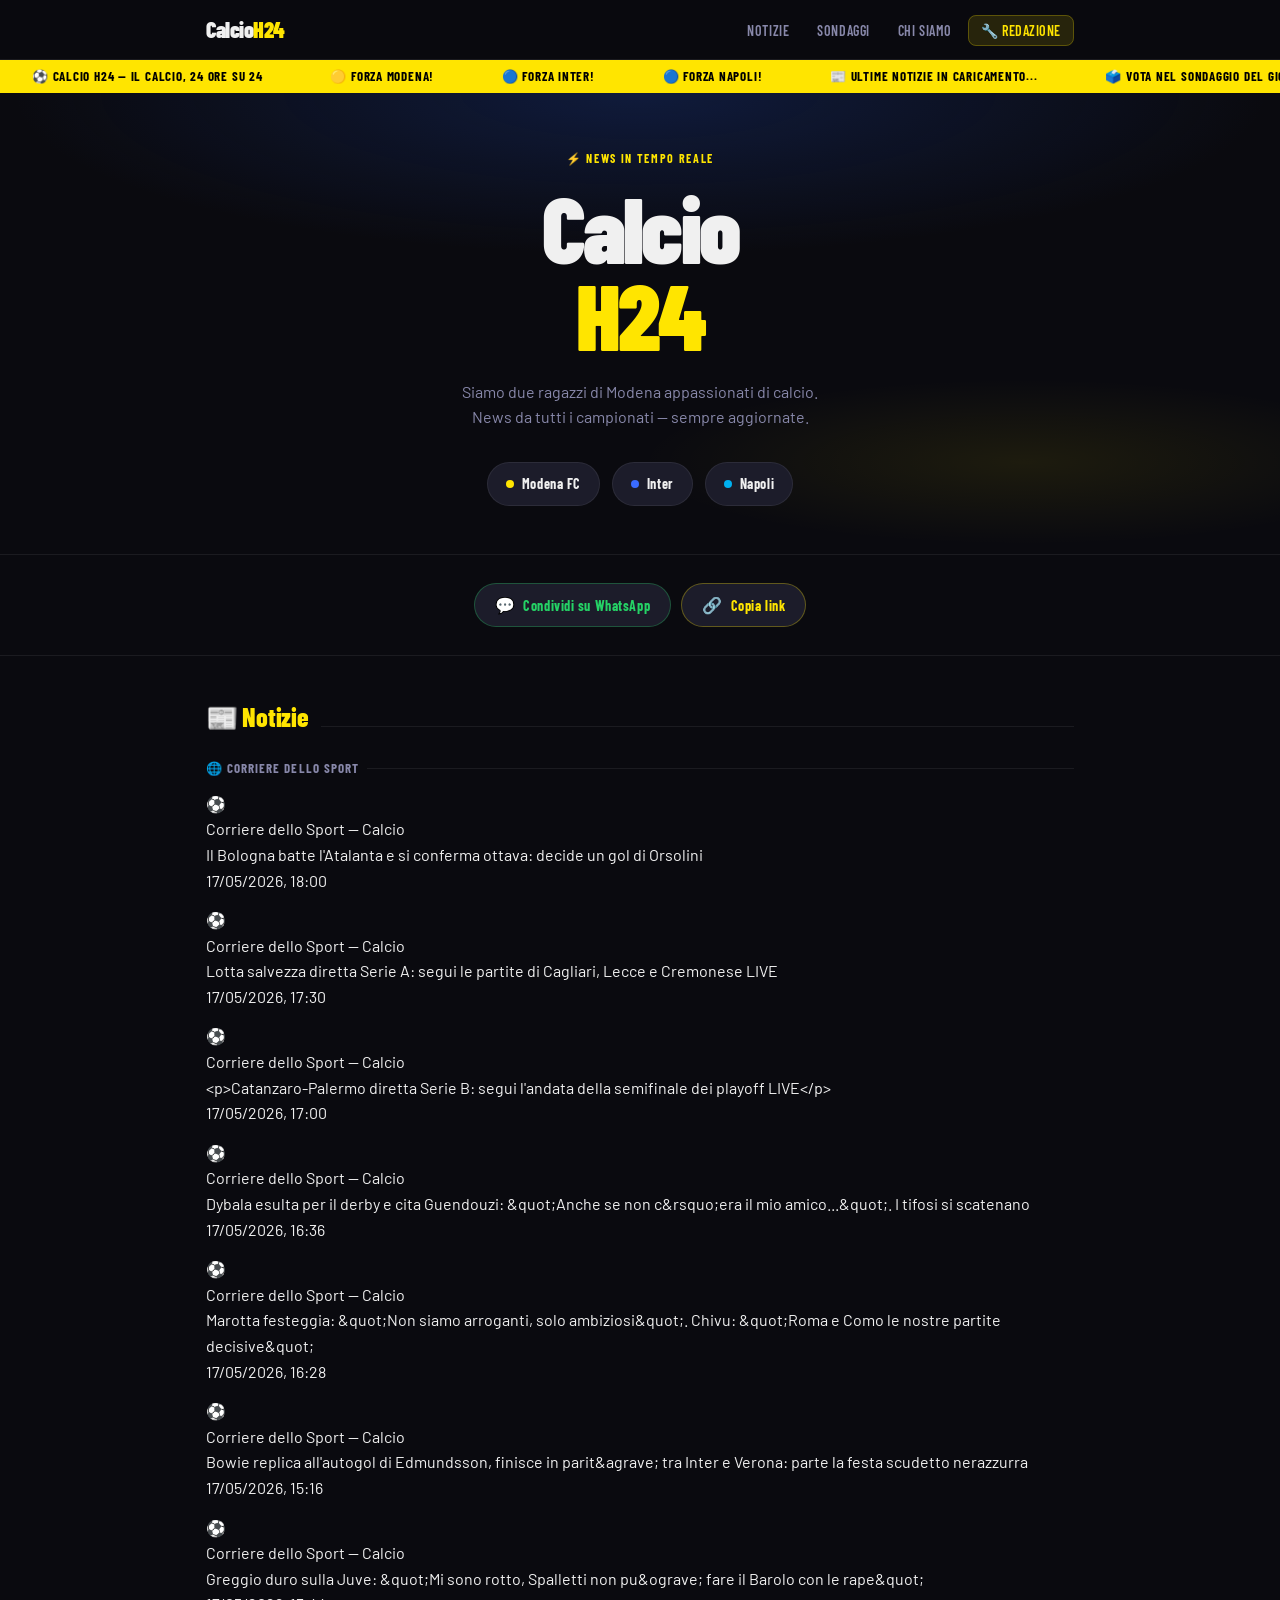
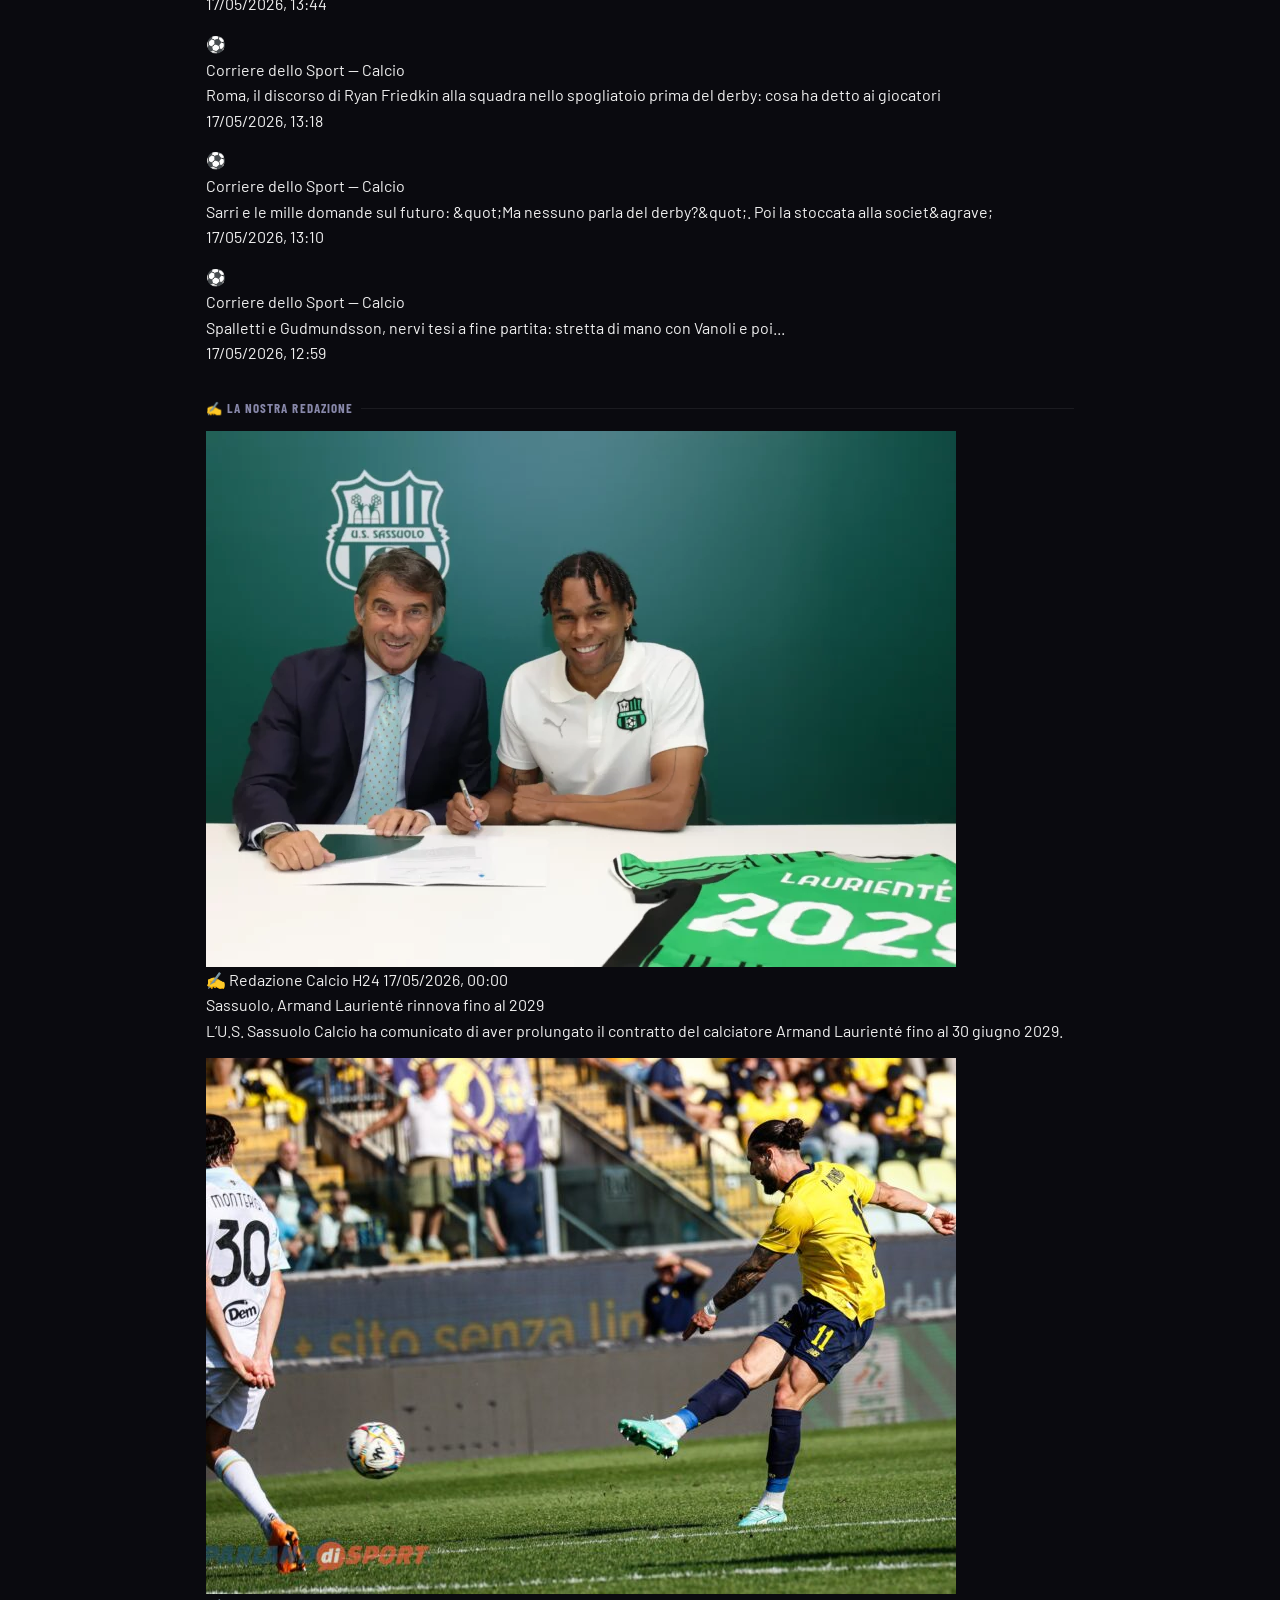
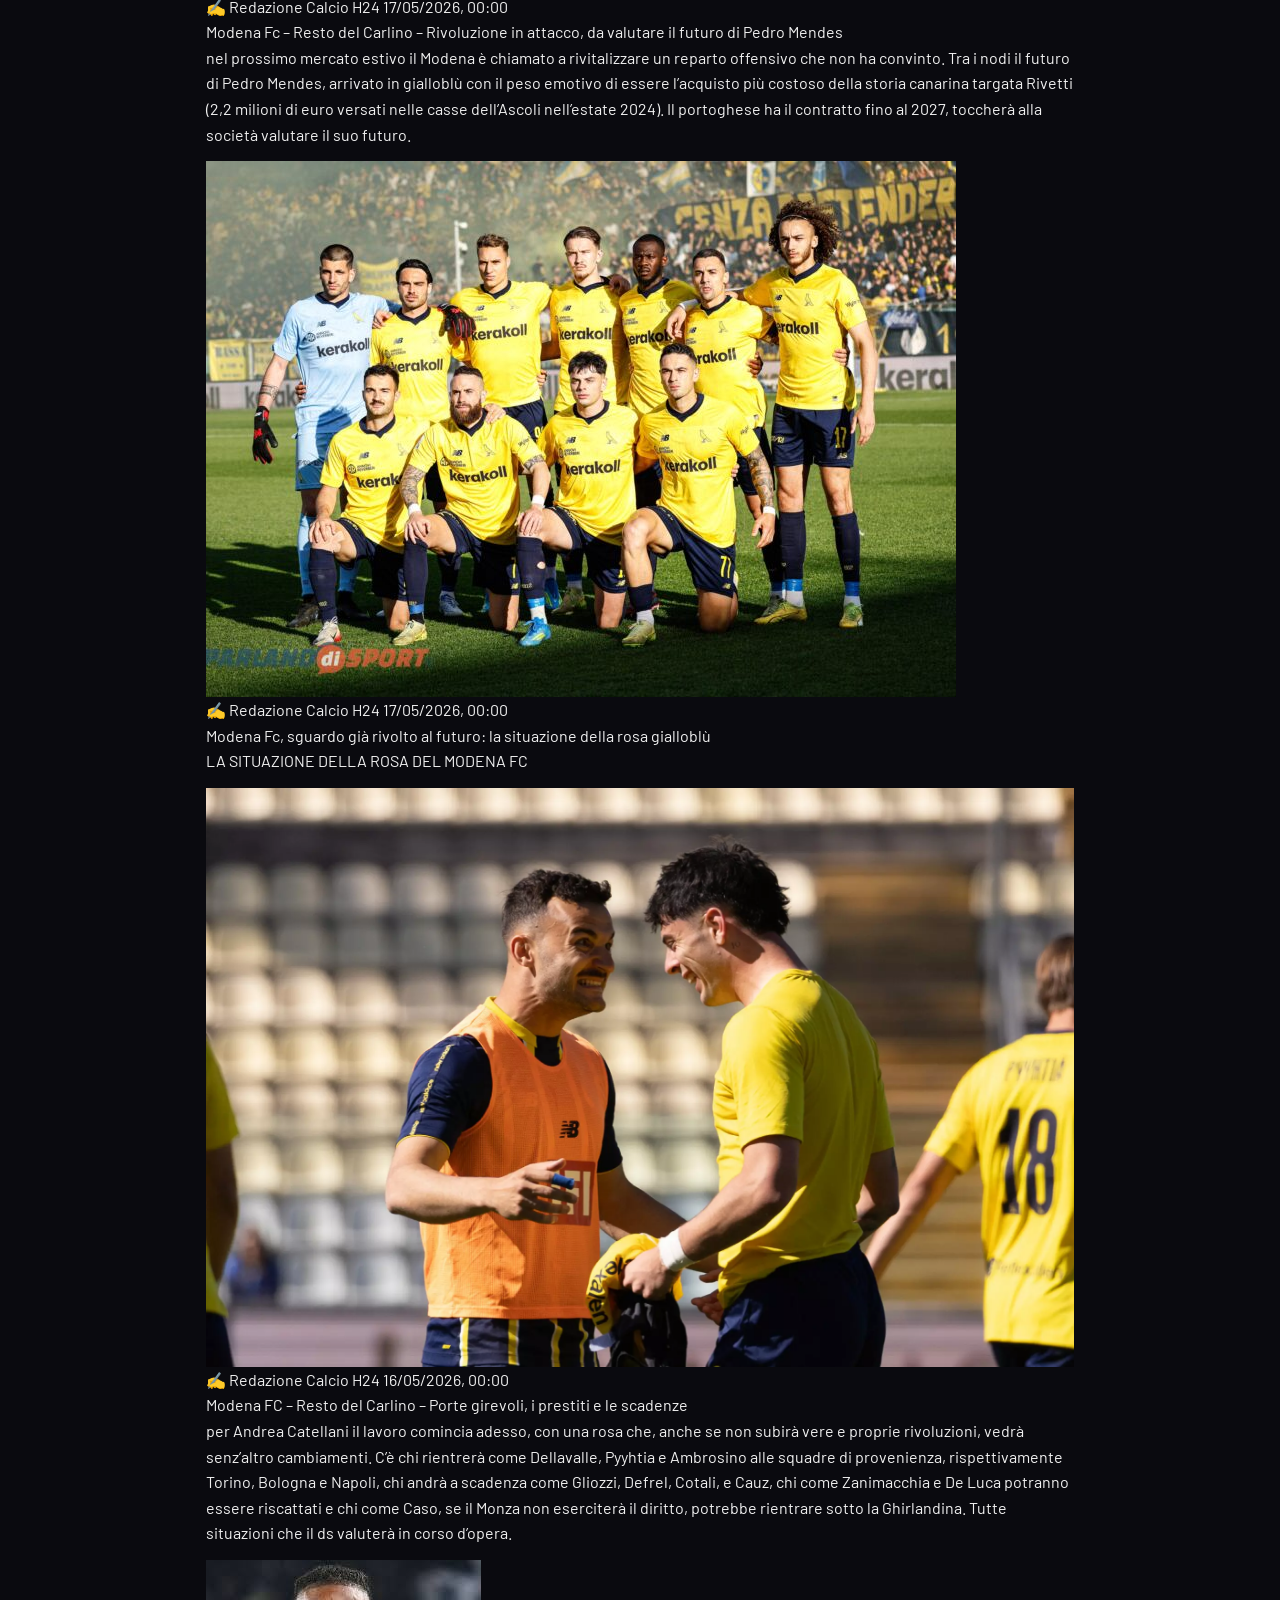
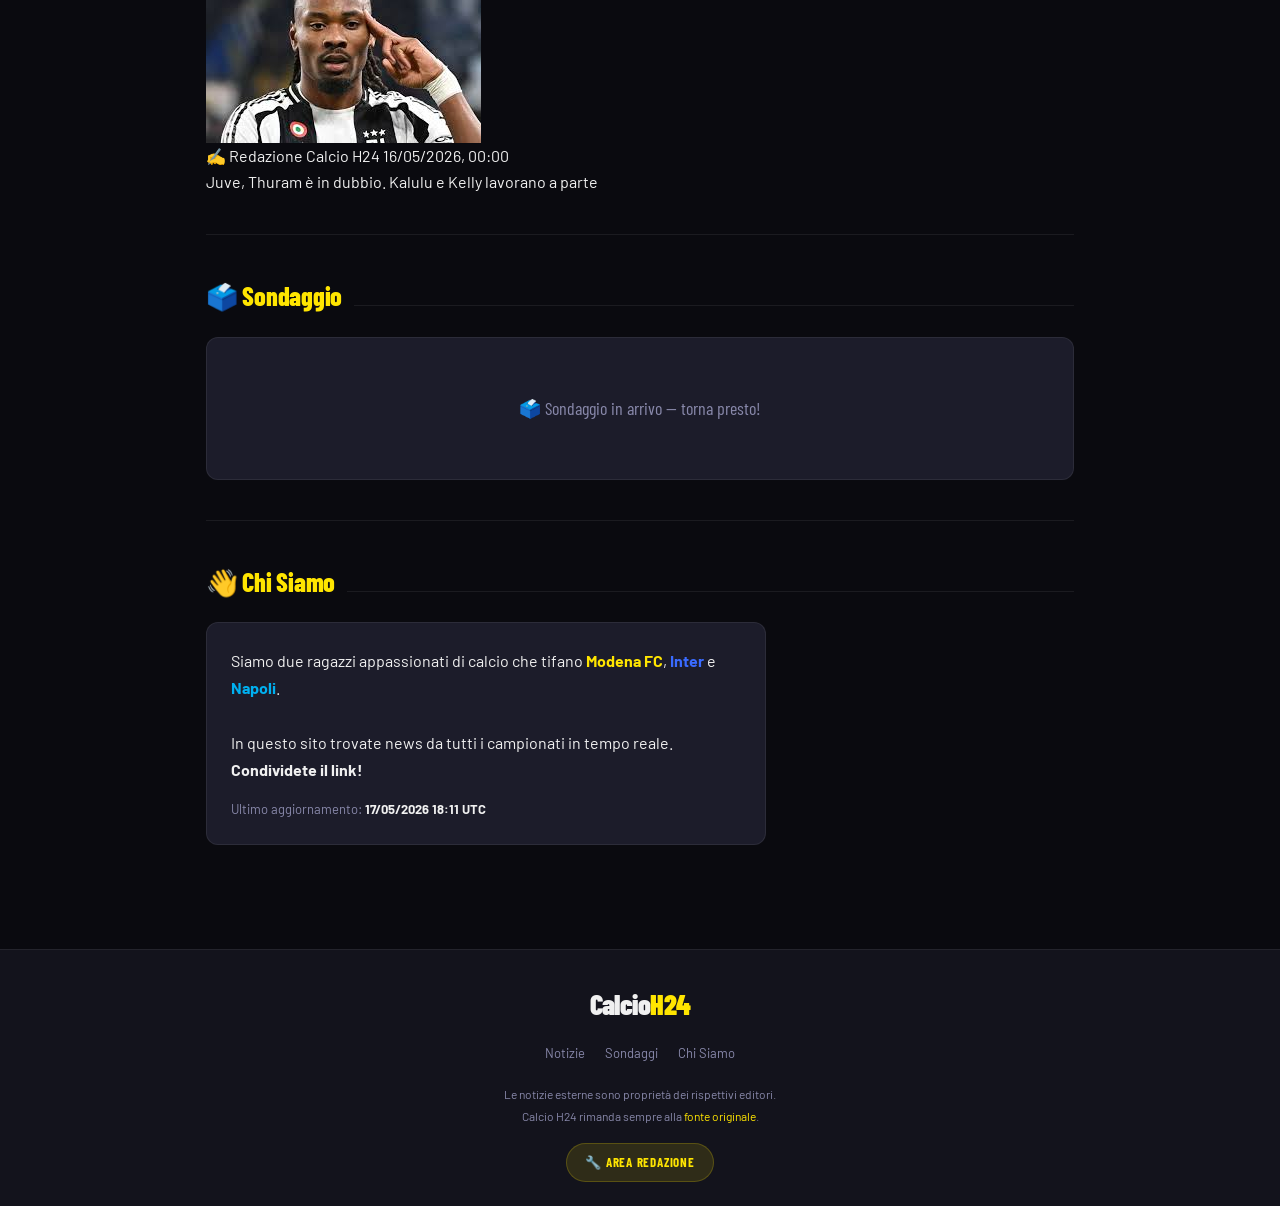
==== commit 06387801: "Fix news not loading in new index.html The redesigned index.html was missing <script src="app.js"> s" ====
--- a/index.html
+++ b/index.html
@@ -770,6 +770,7 @@
     //     CalcioH24.setLastUpdate(d.aggiornato_il);
     //   });
   </script>
+  <script src="app.js"></script>
 
 </body>
 </html>
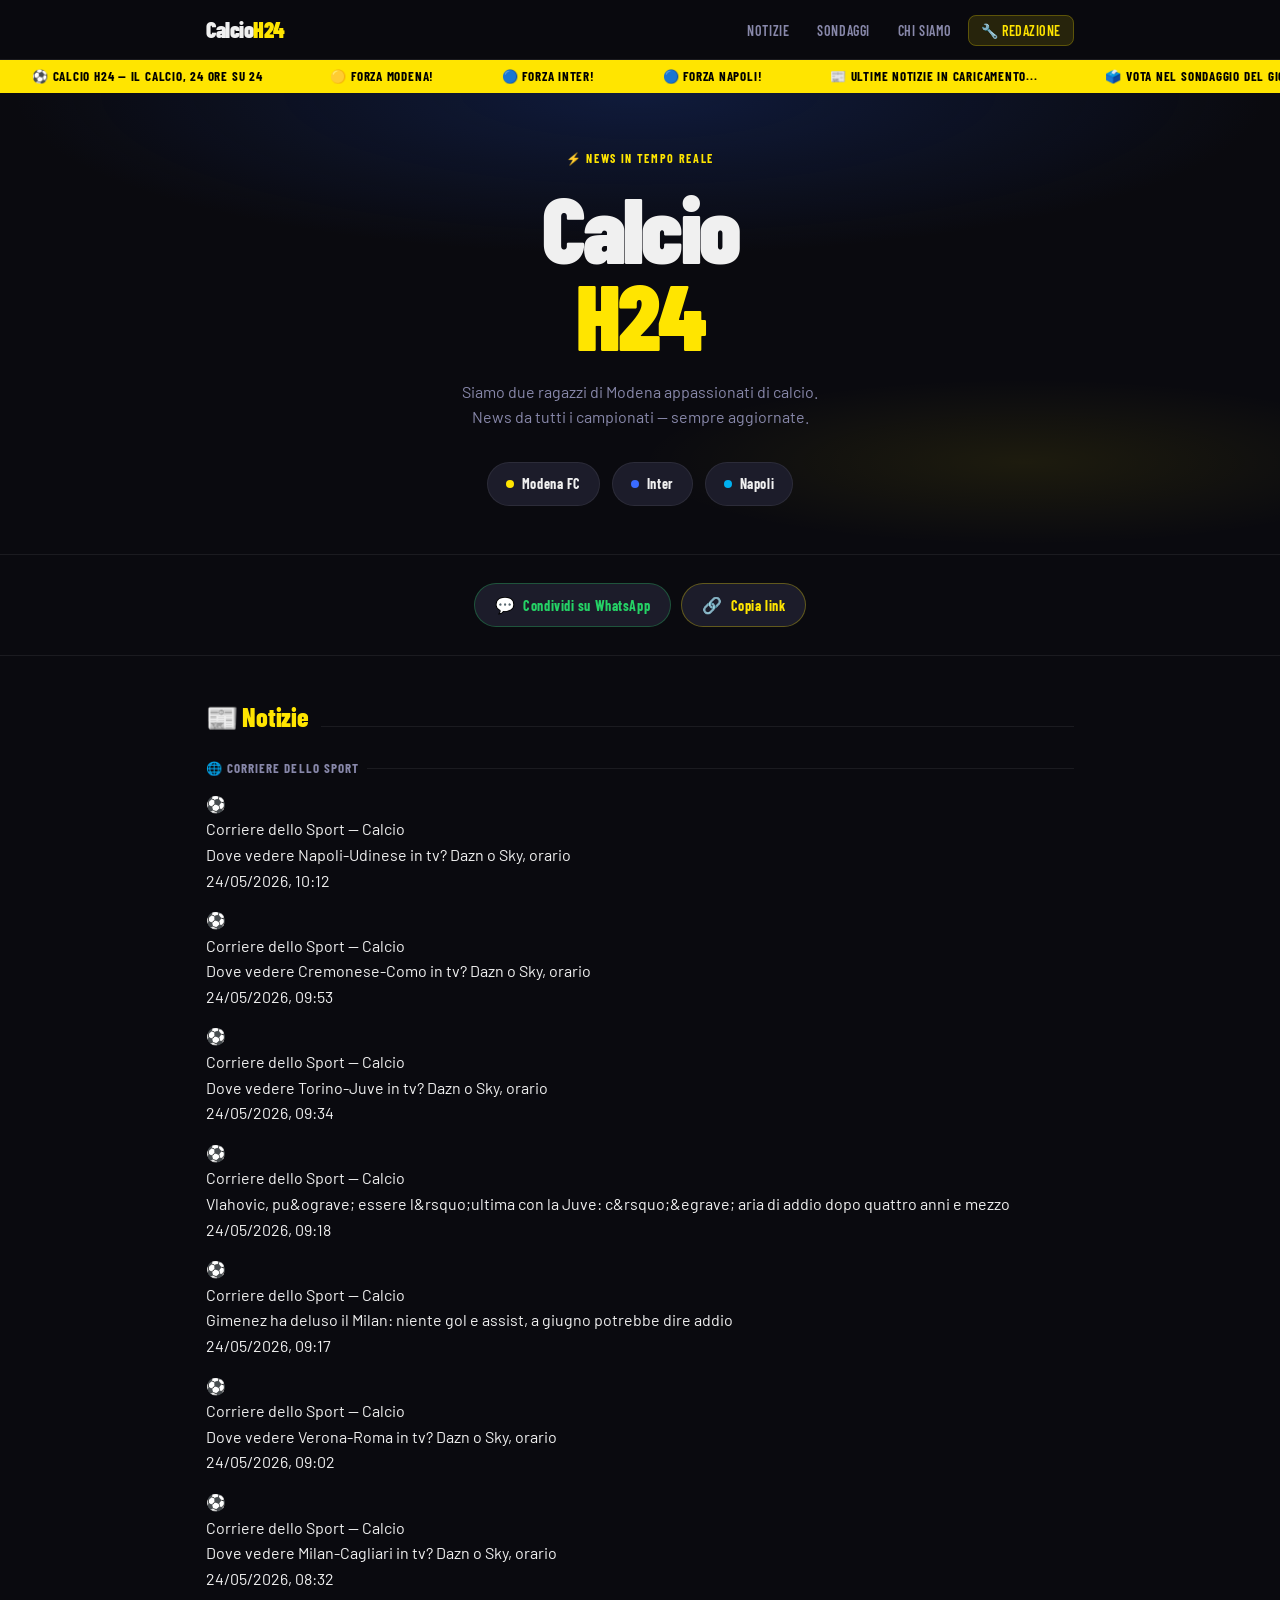
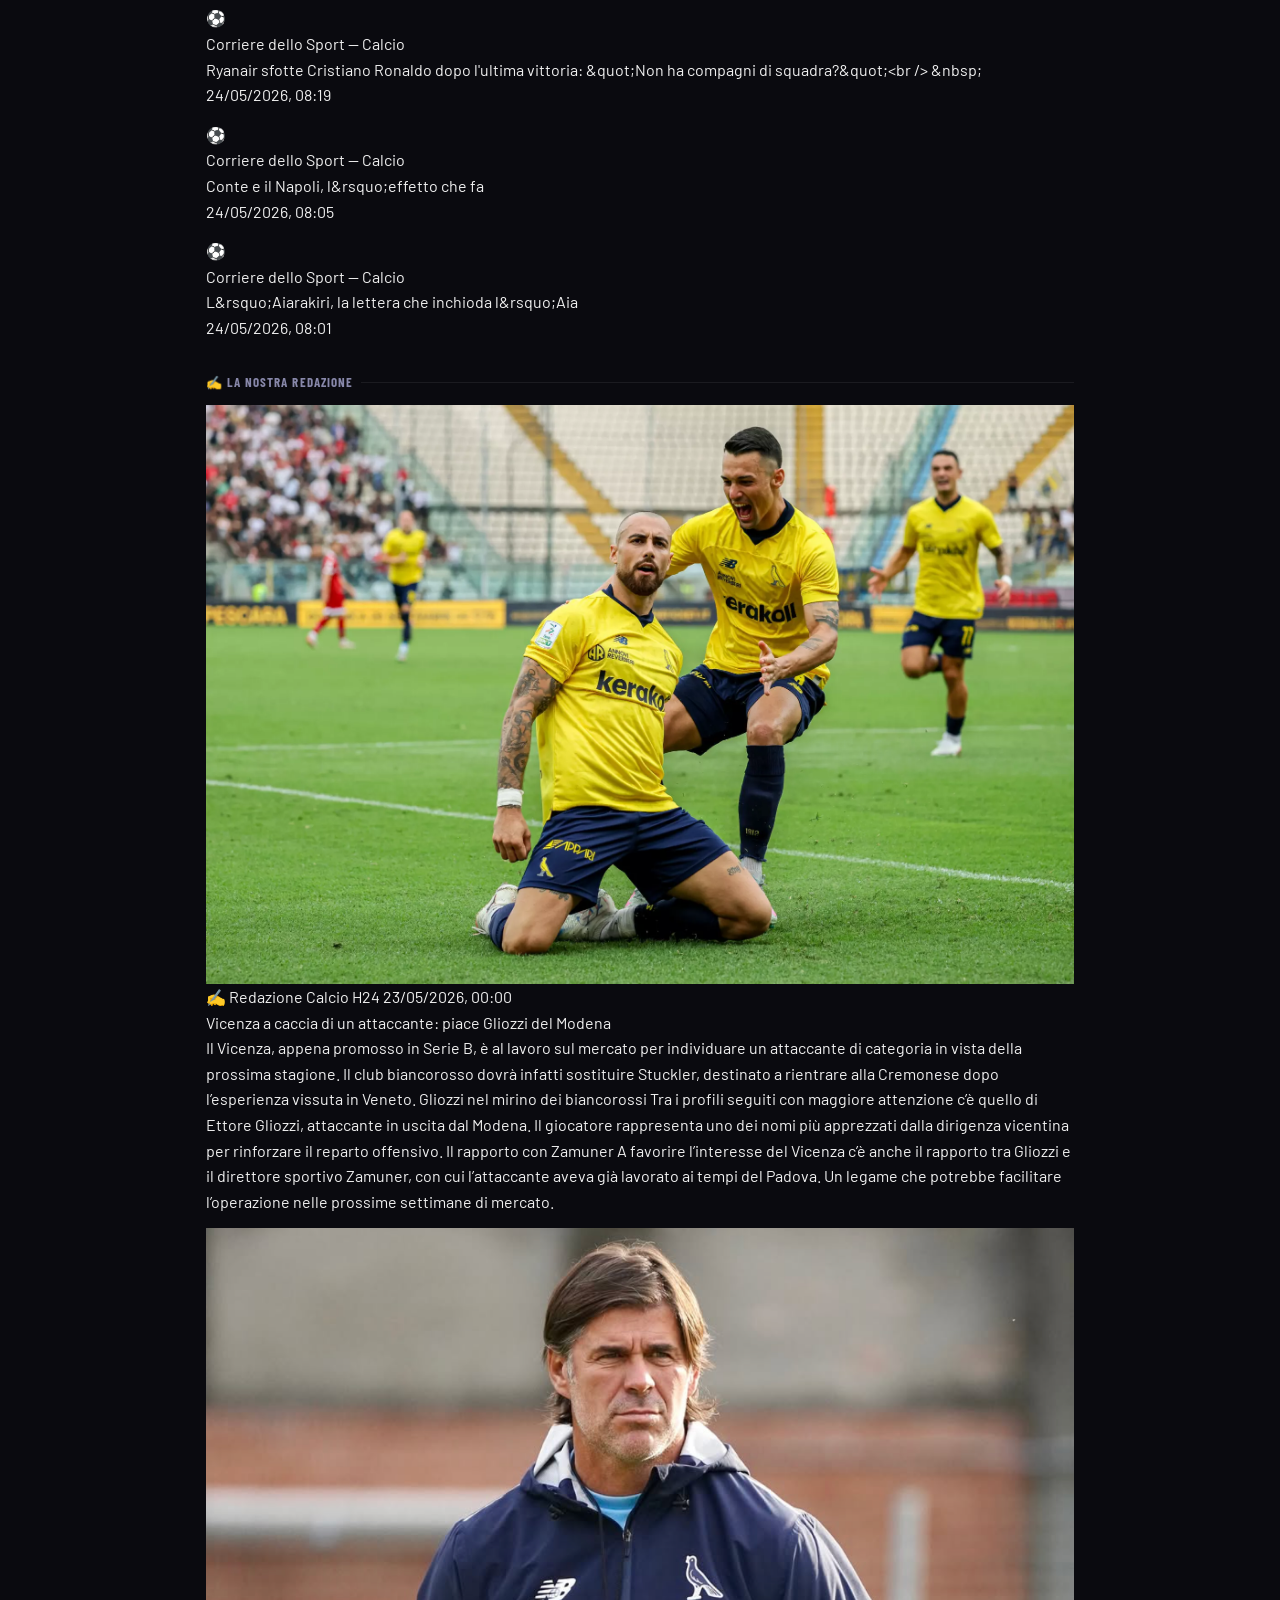
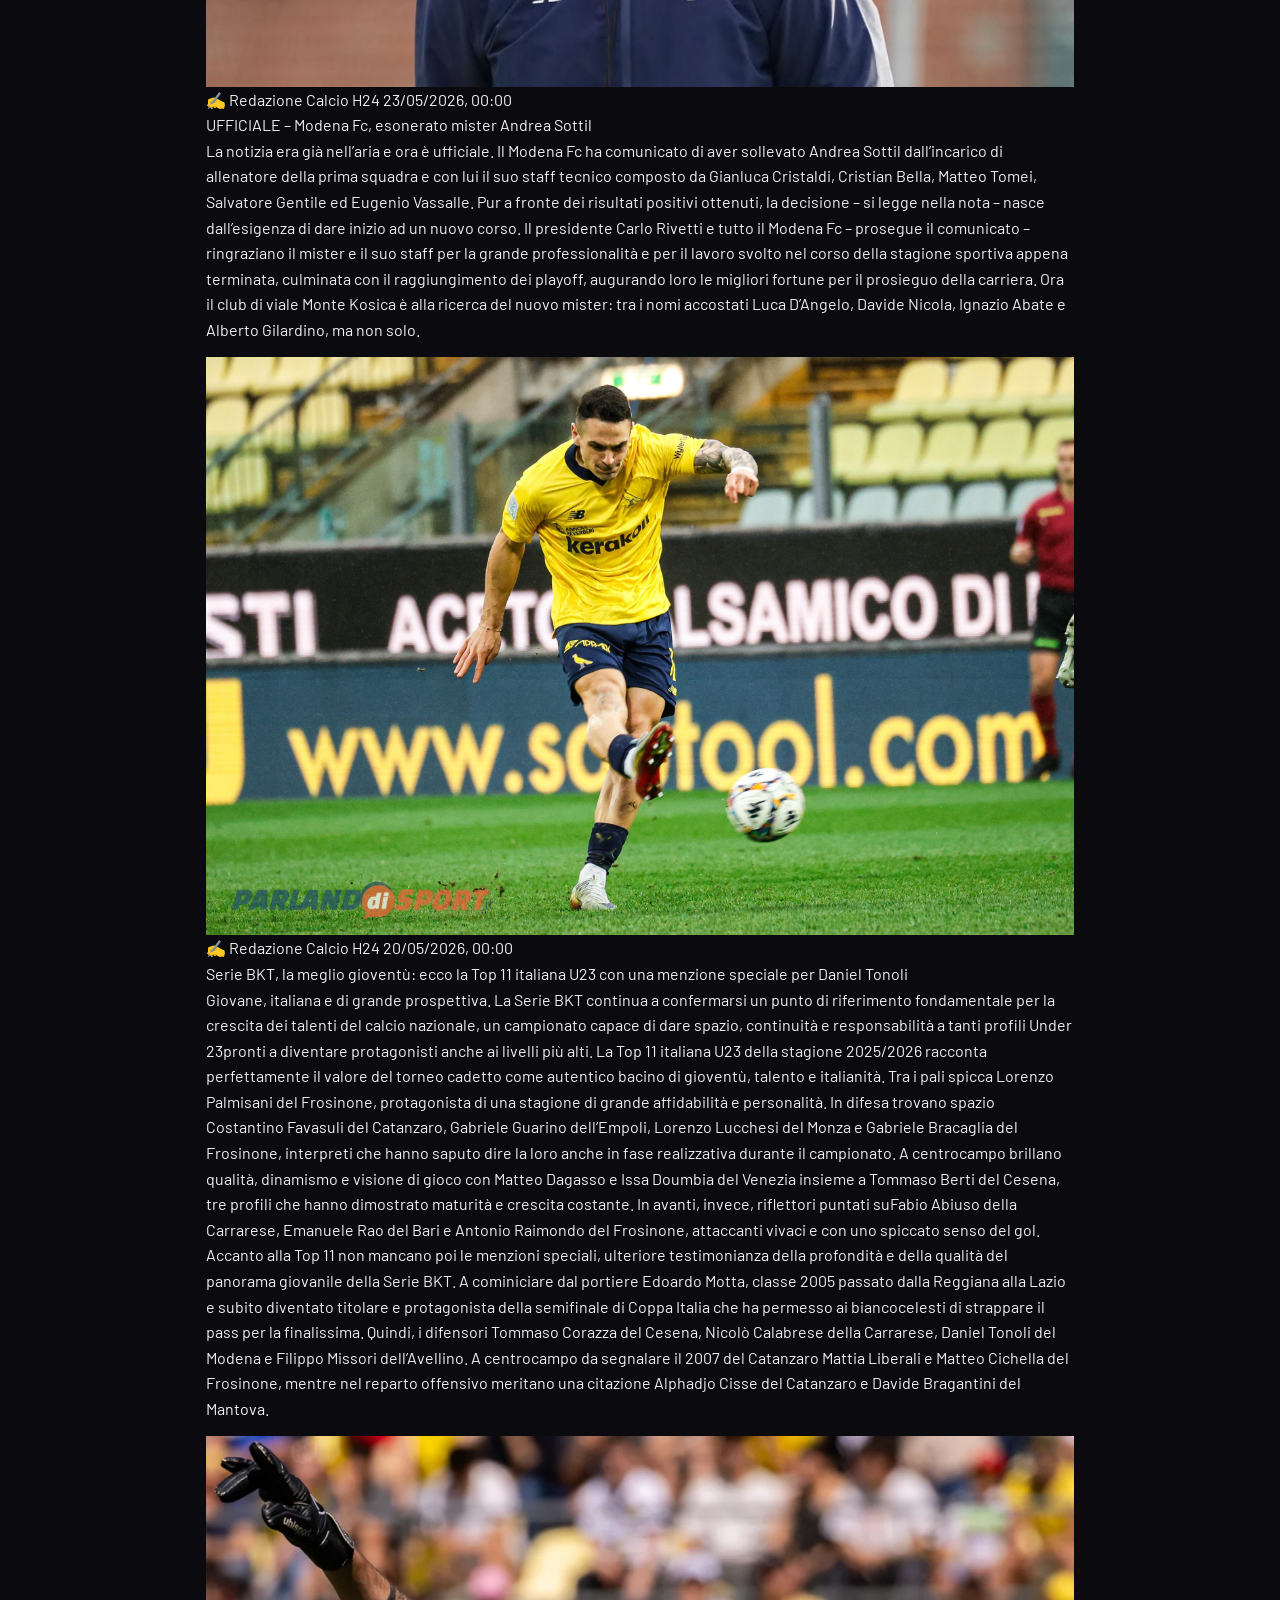
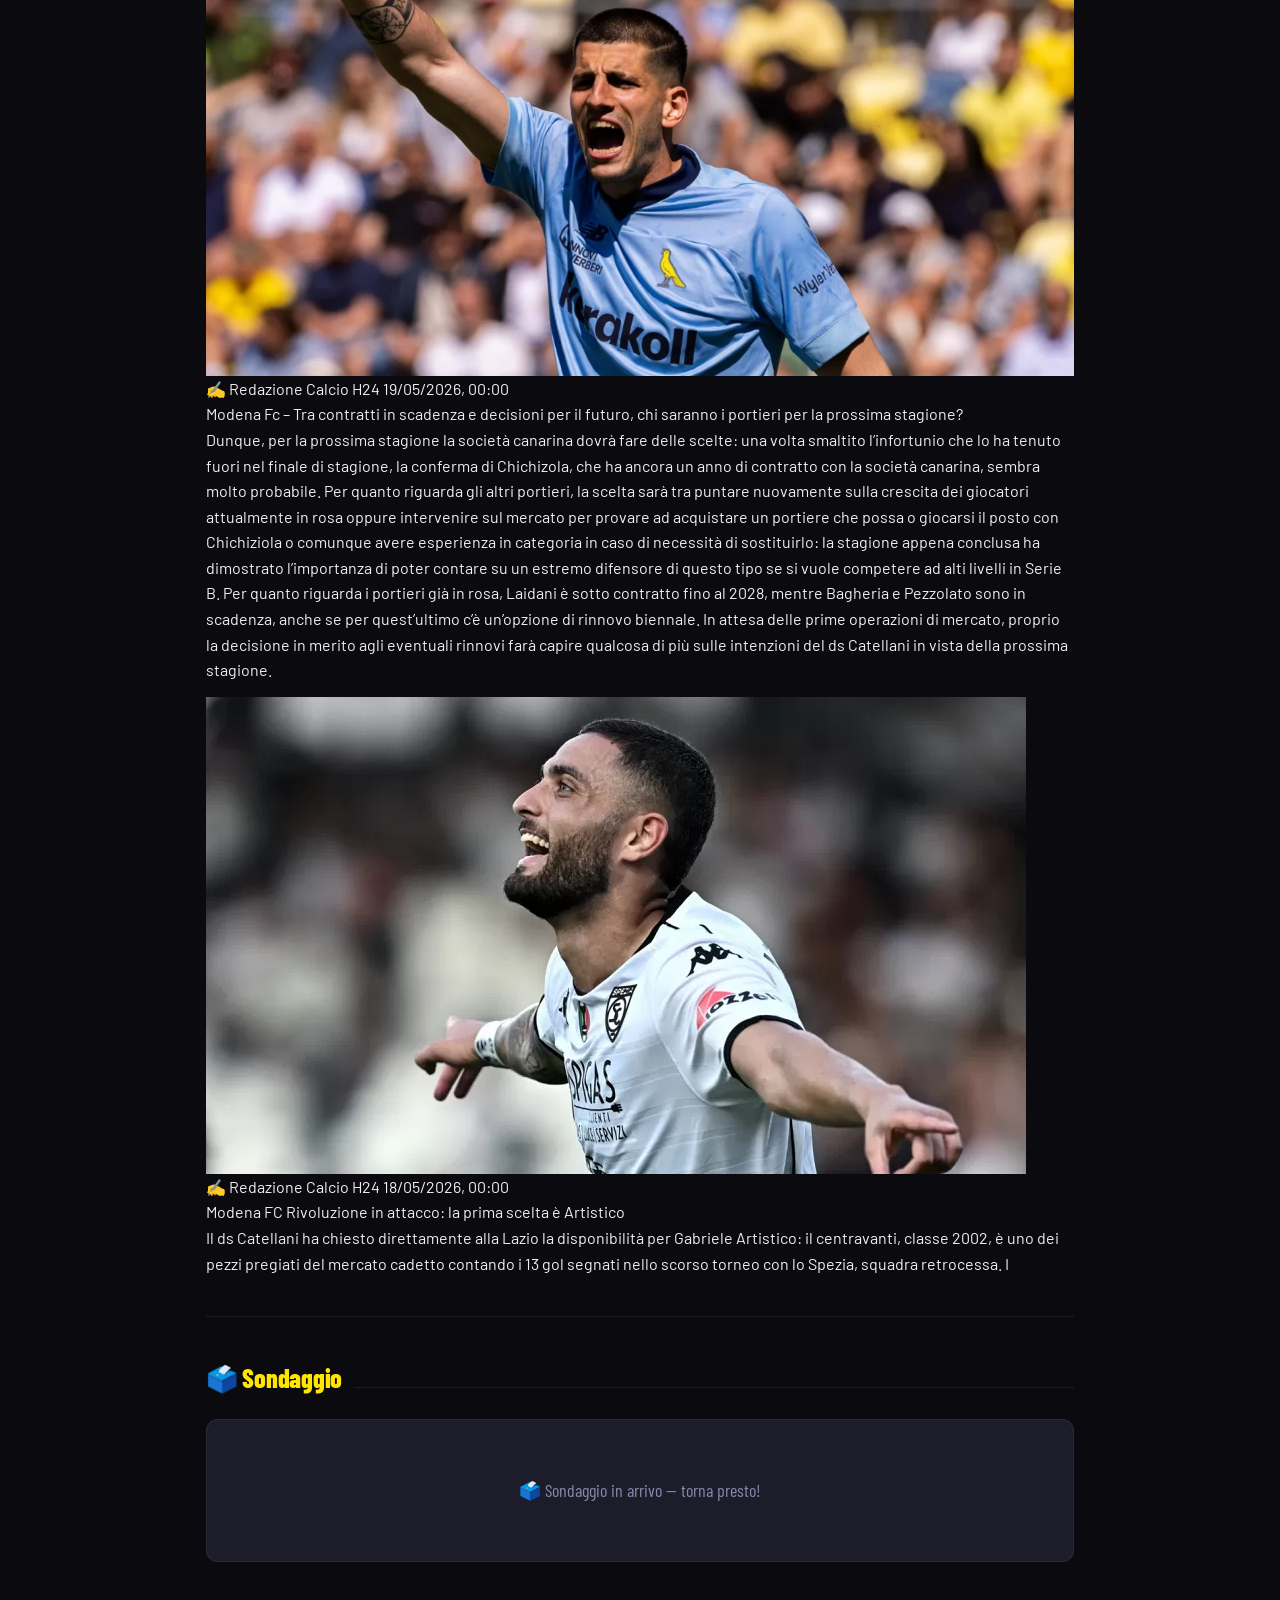
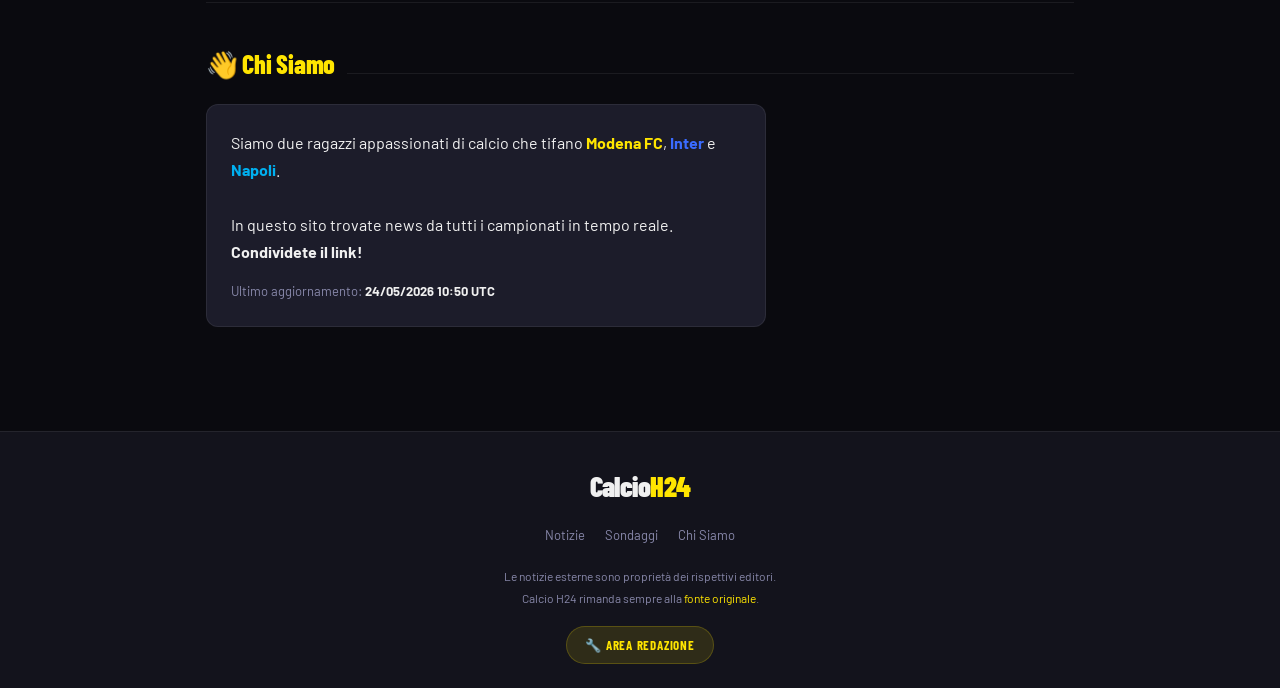
==== commit 50e82c5d: "Add Tally survey embed to SONDAGGI section Loads the active Tally form ID from data/sondaggio.json a" ====
--- a/index.html
+++ b/index.html
@@ -395,6 +395,13 @@
       color: var(--muted);
       font-family: 'Barlow Condensed', sans-serif;
       font-size: 18px;
+    }
+    /* Tally embed inside poll-card */
+    #poll-container iframe {
+      display: block;
+      border: none;
+      width: 100%;
+      min-height: 300px;
     }
 
     /* ─── SHARE BAR ──────────────────────────────────────── */
